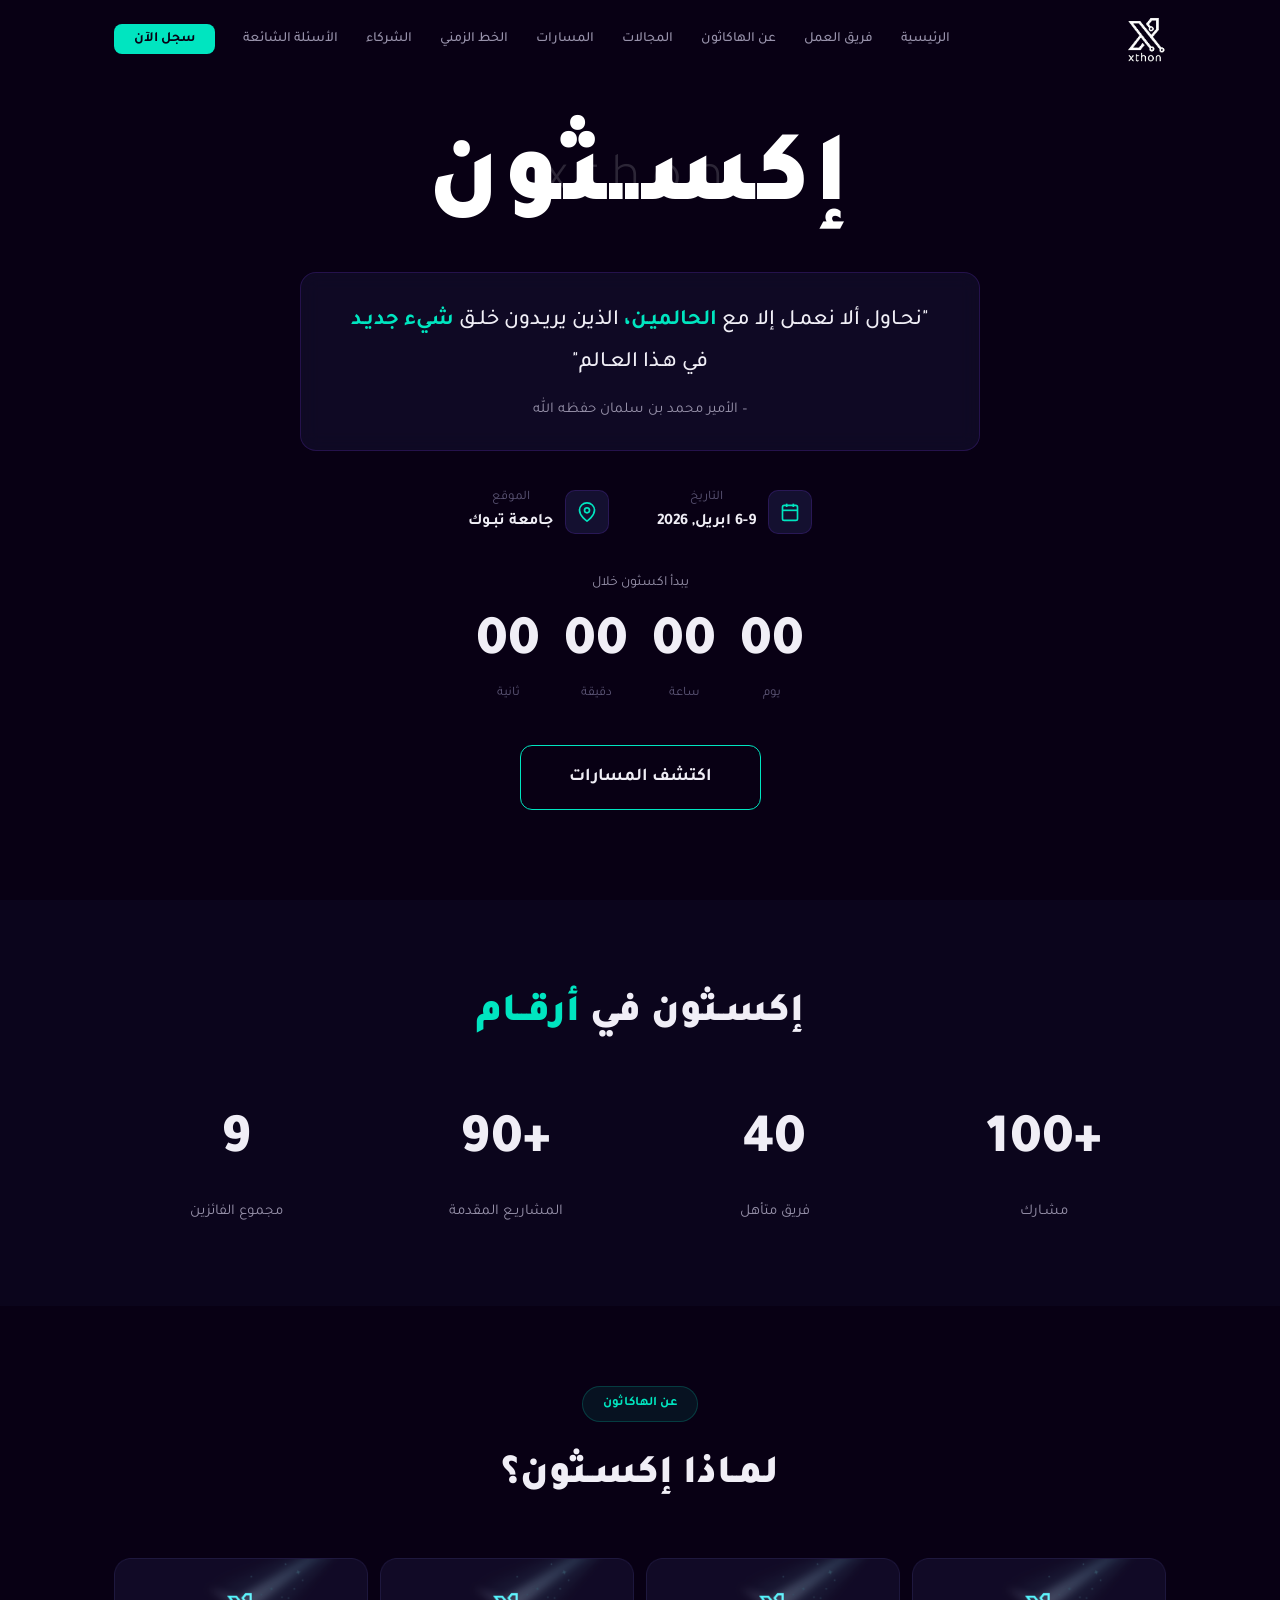
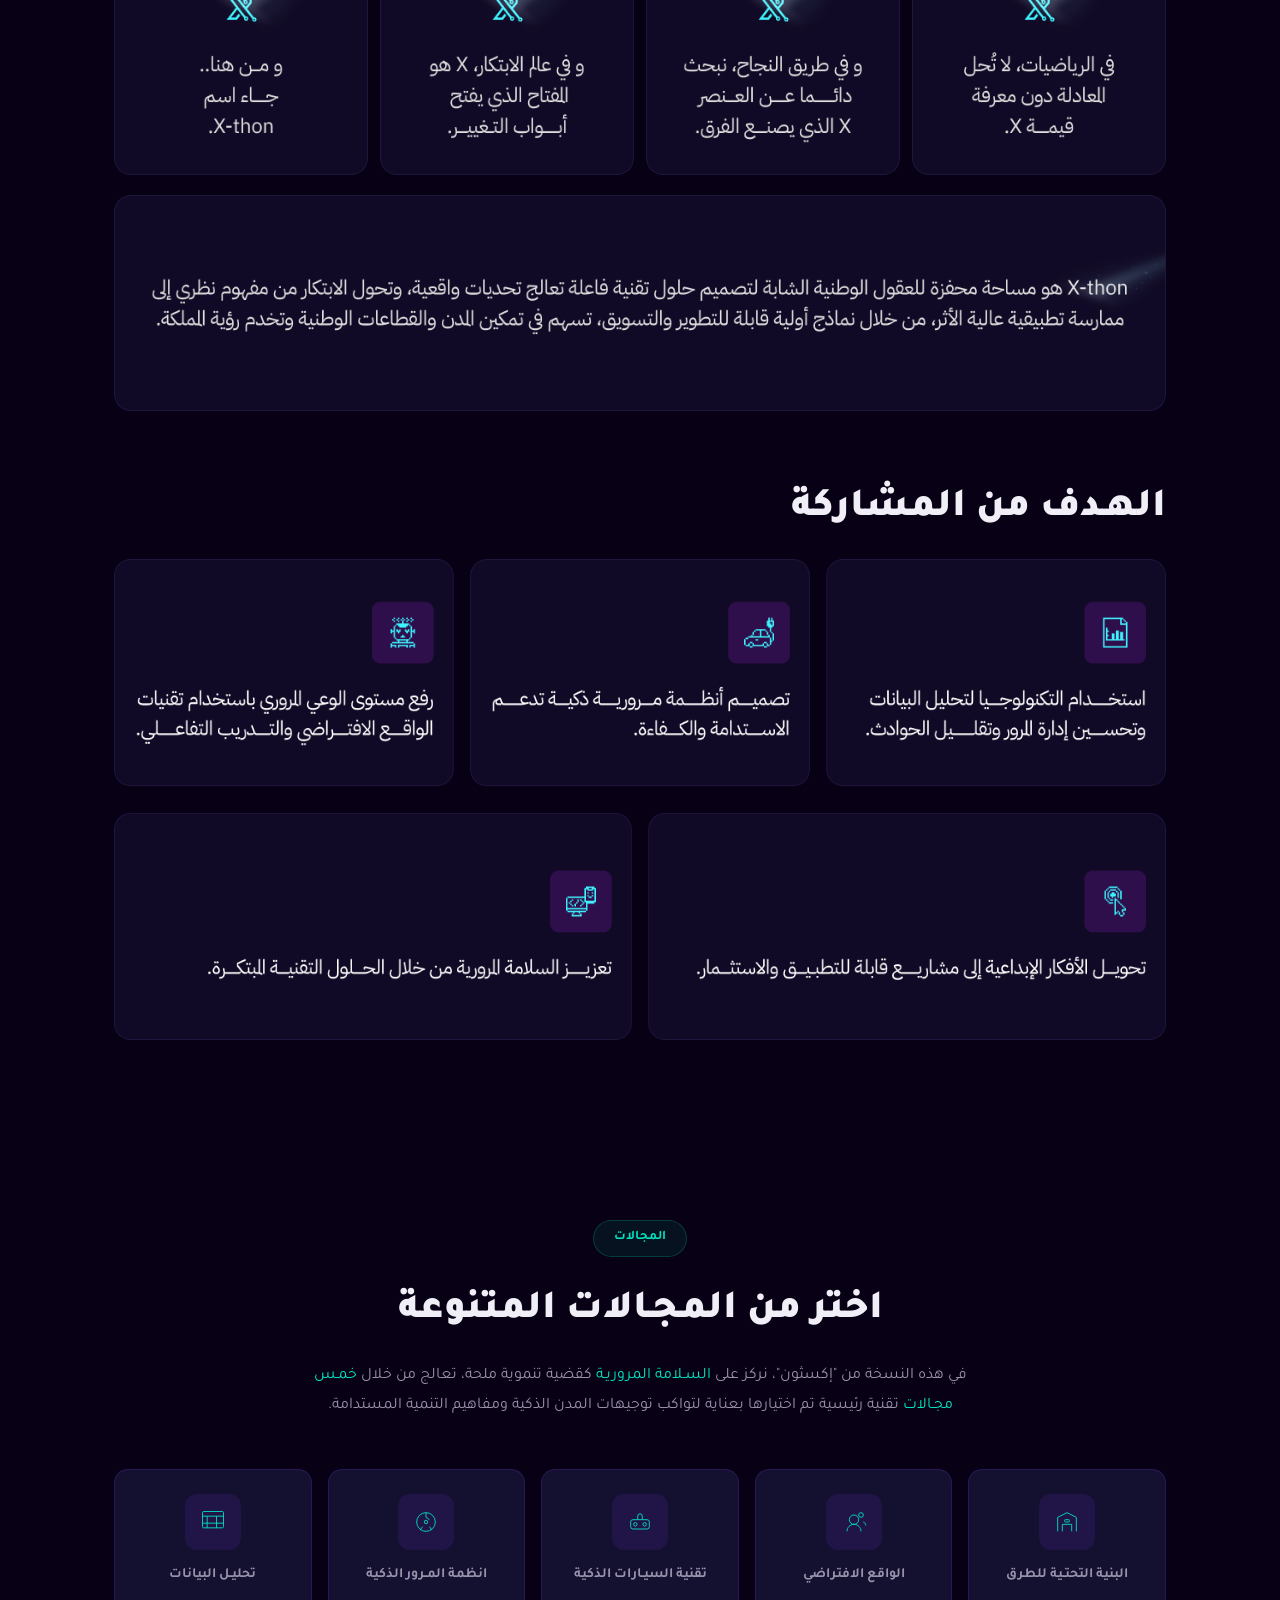
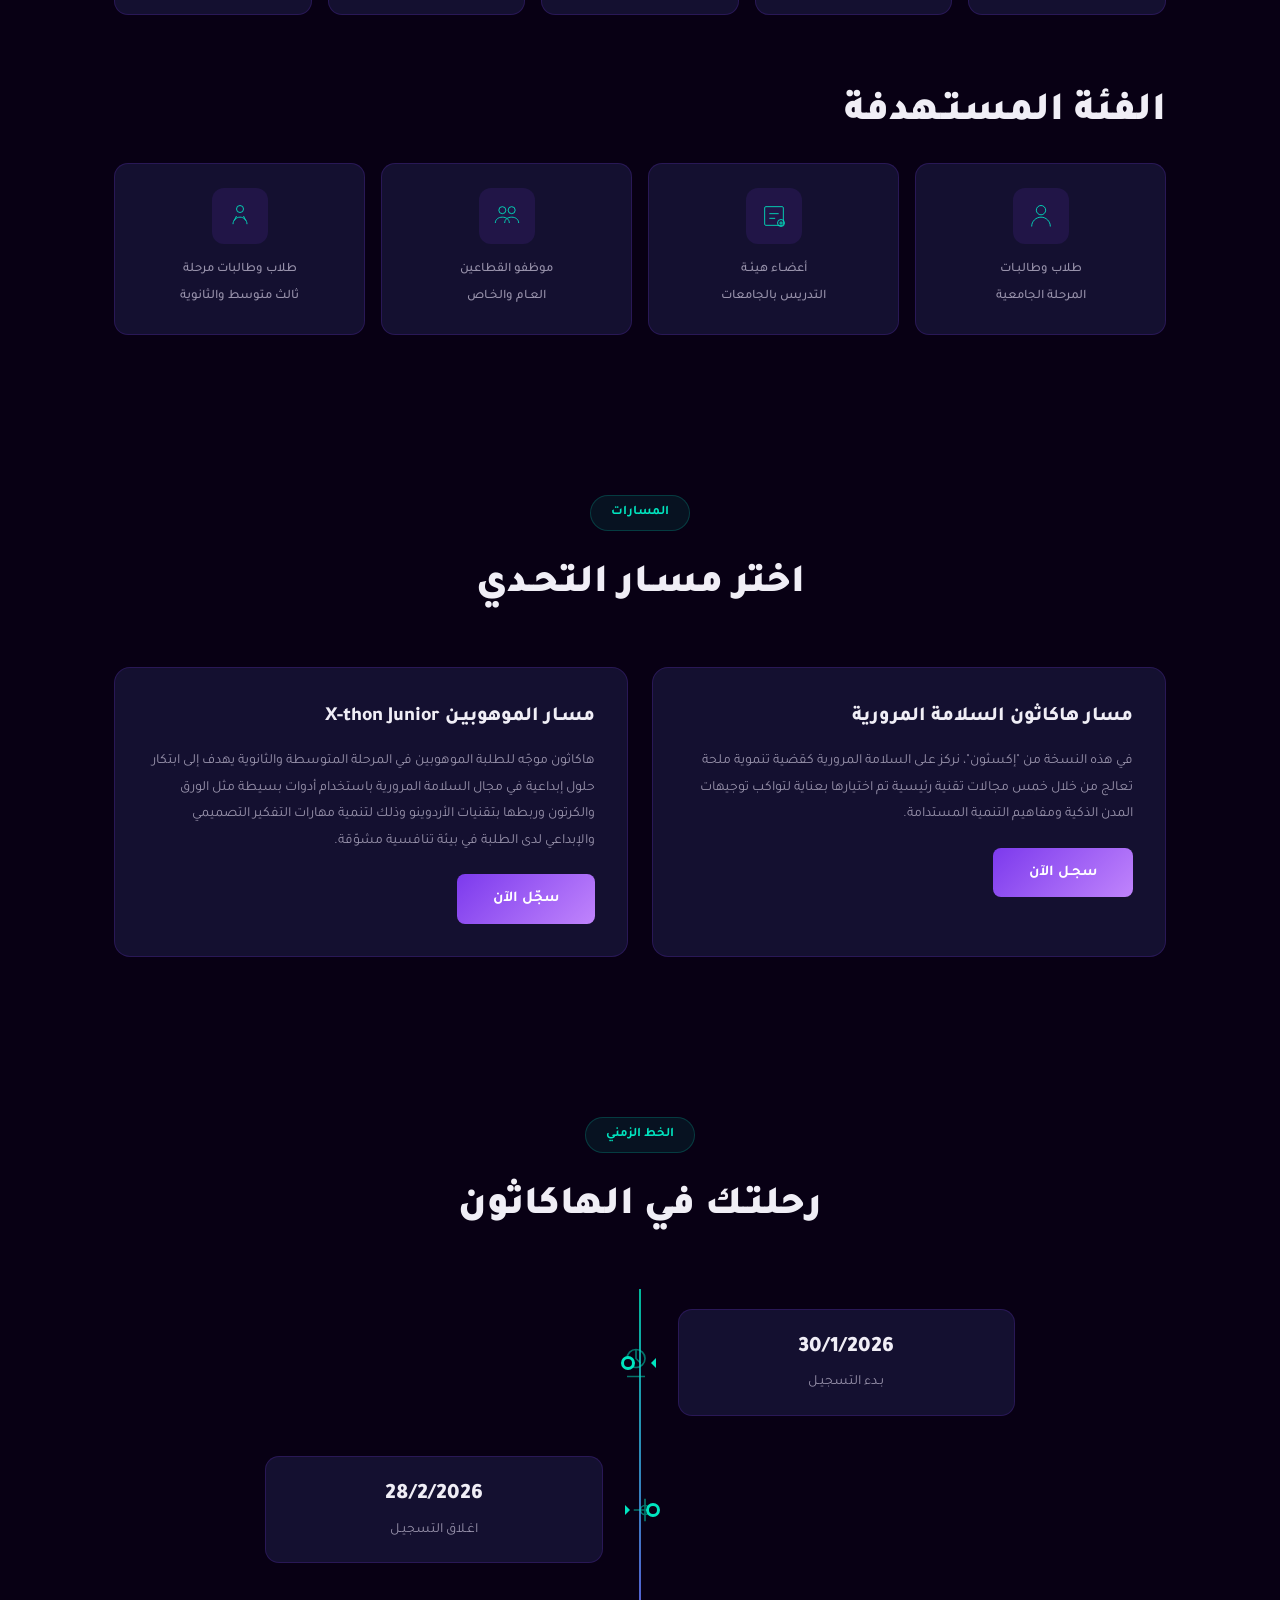
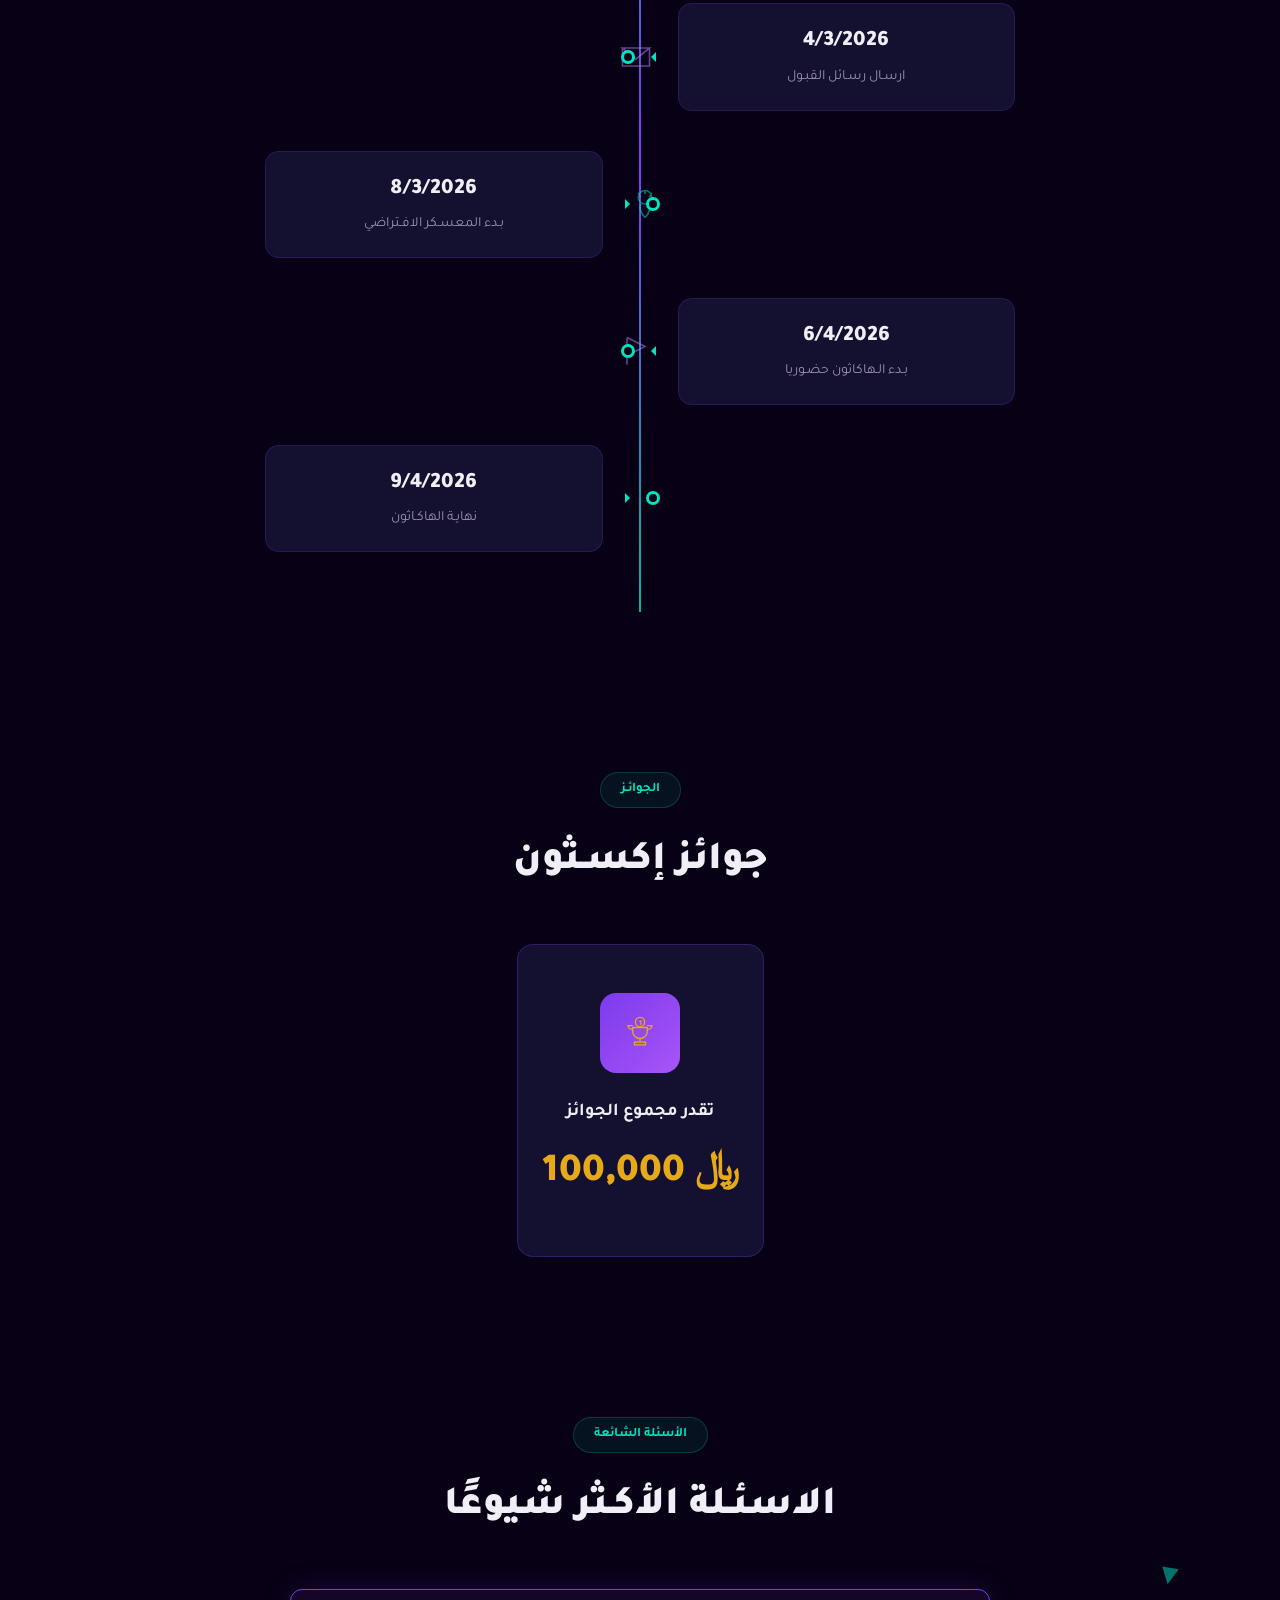
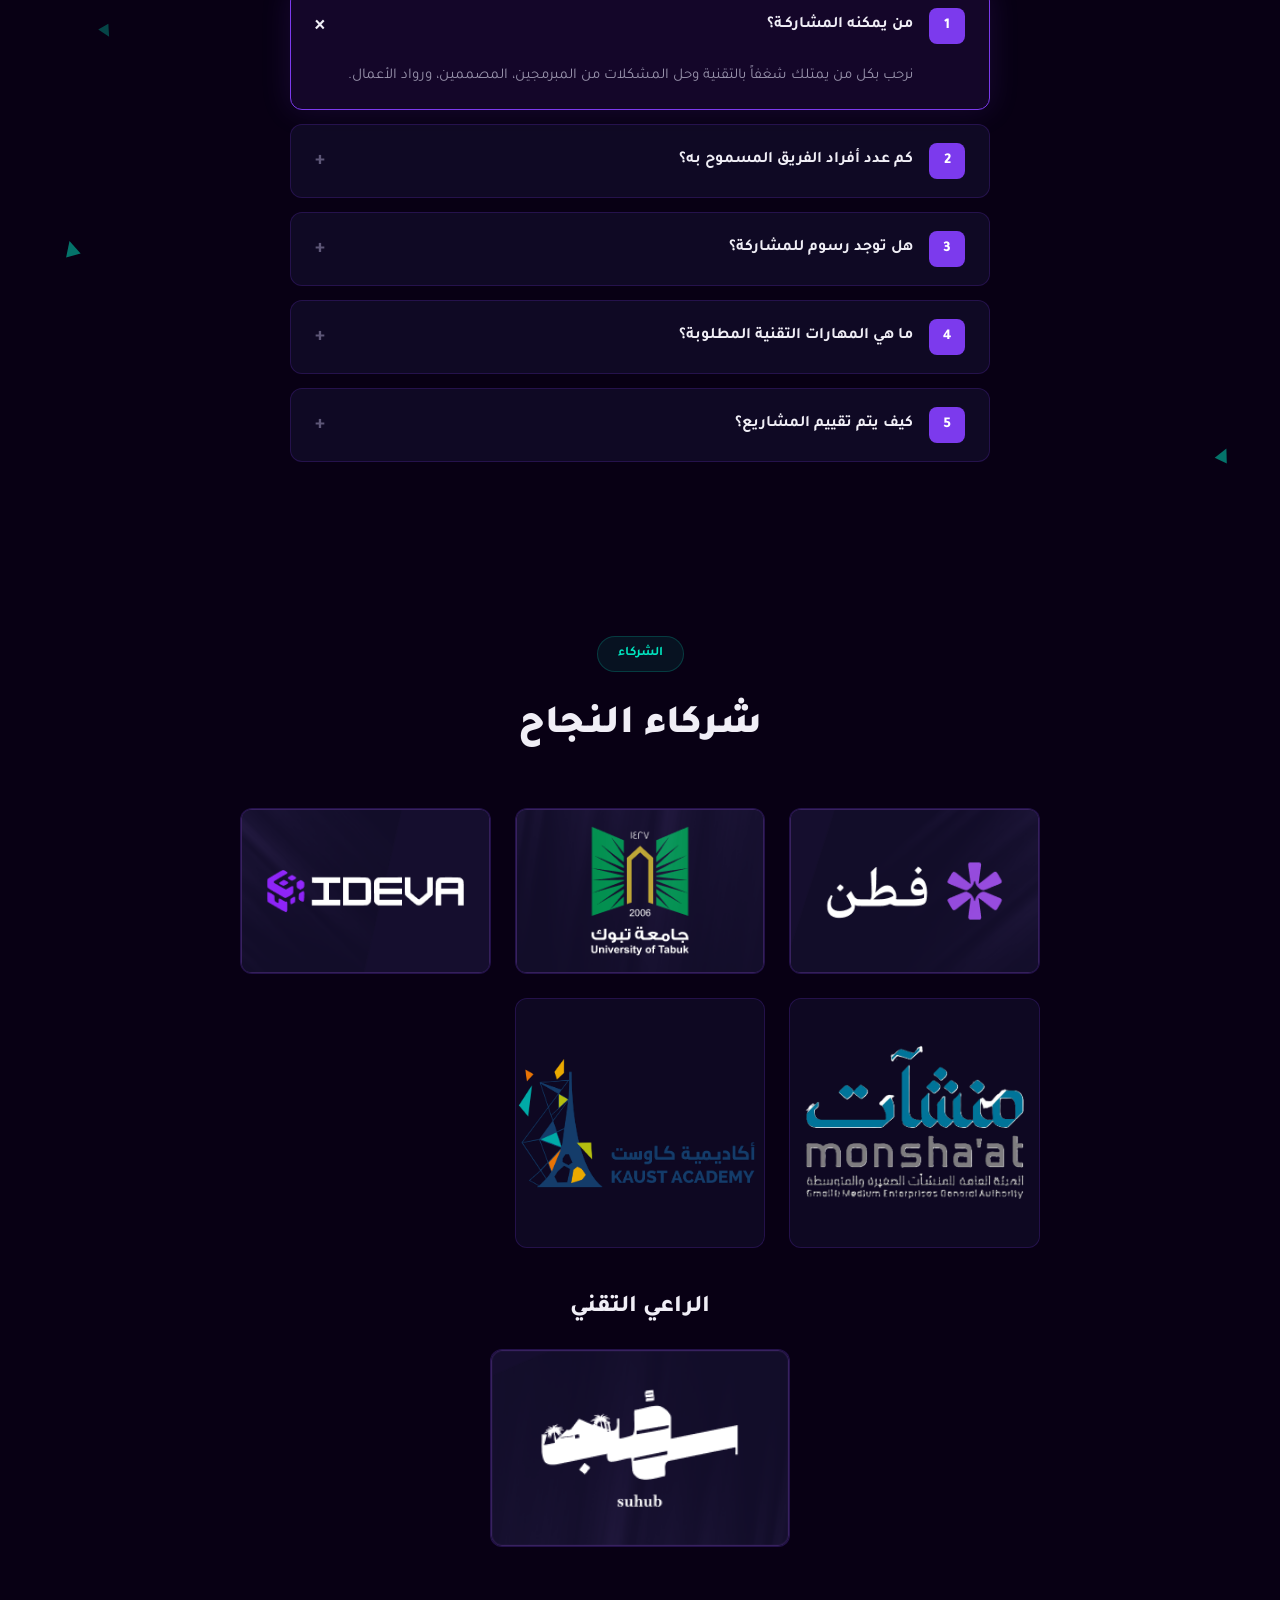
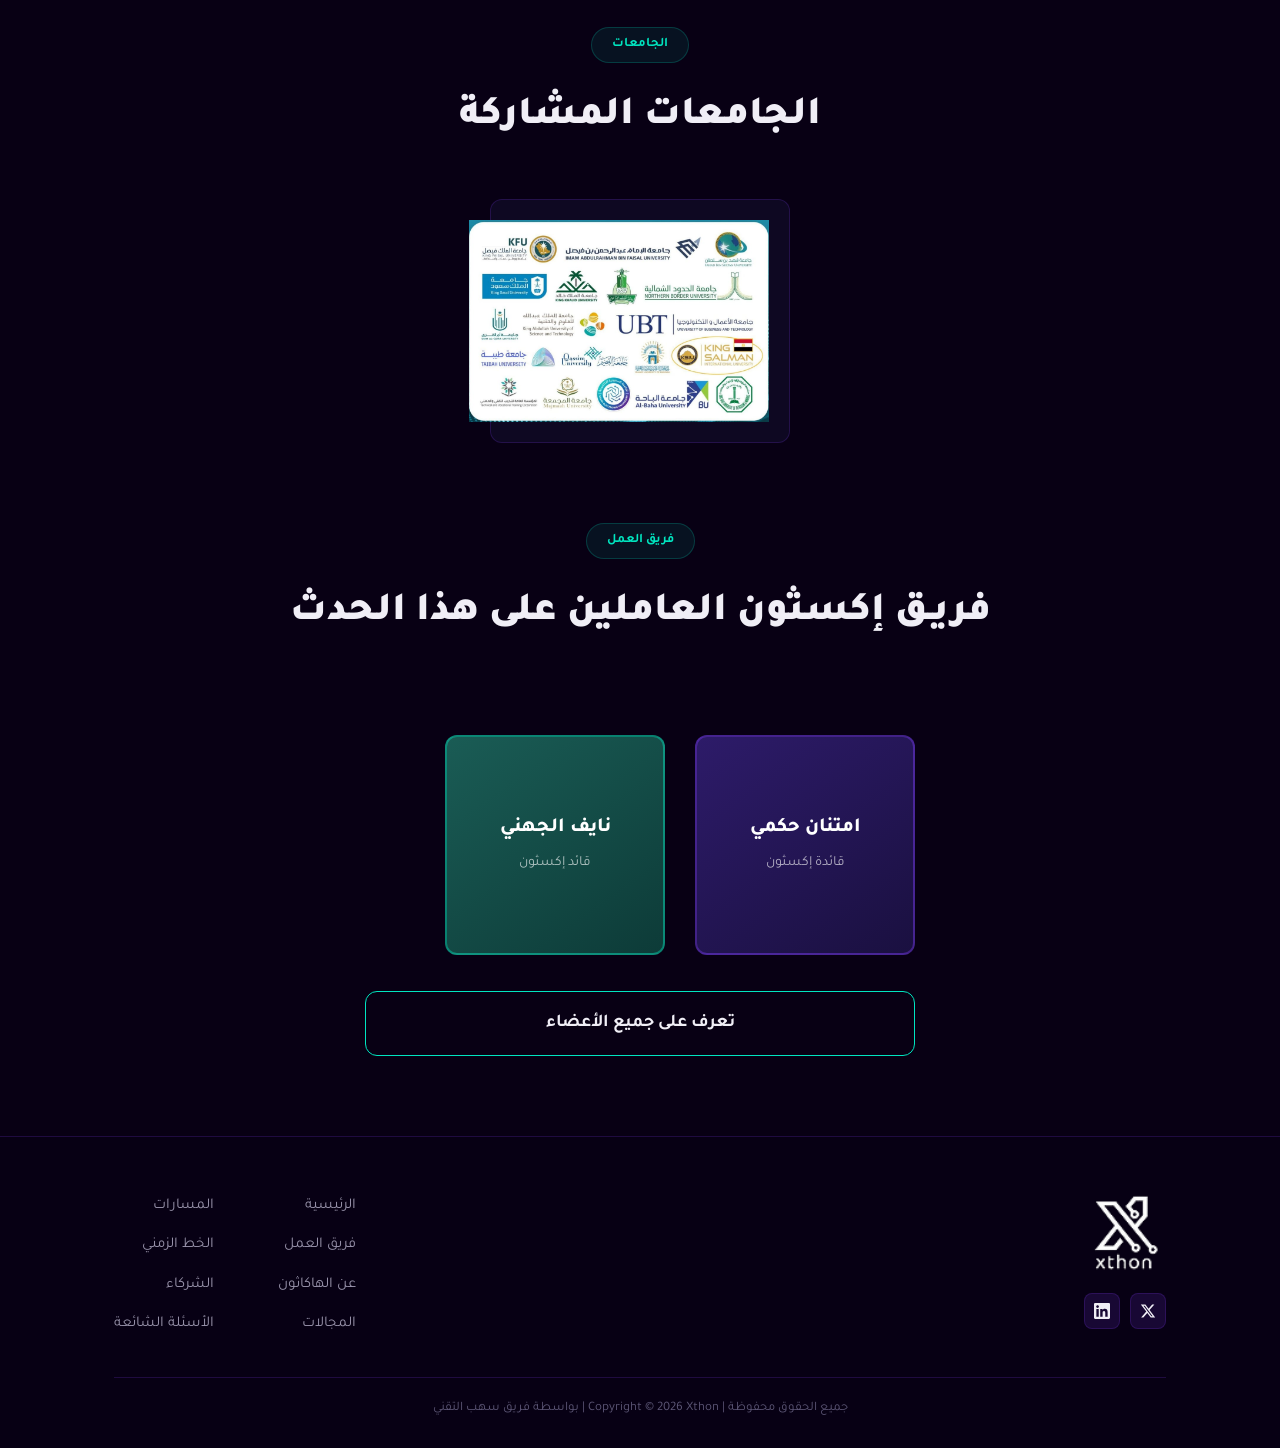
==== index.html @ 79cbcac7 "Add files via upload" ====
<!DOCTYPE html>
<html lang="ar" dir="rtl">
<head>
  <meta charset="utf-8">
  <meta name="viewport" content="width=device-width, initial-scale=1.0">
  <title>إكسثون - Xthon</title>
  <link href="style.css" rel="stylesheet" type="text/css" />
  <link rel="preconnect" href="https://fonts.googleapis.com">
  <link rel="preconnect" href="https://fonts.gstatic.com" crossorigin>
  <link href="https://fonts.googleapis.com/css2?family=Tajawal:wght@300;400;500;700;800;900&display=swap" rel="stylesheet">
</head>
<body>
  <div class="stars-bg" id="starsBg"></div>

  <nav class="navbar" id="navbar">
    <div class="container nav-container">
      <a href="index.html" class="nav-logo" aria-label="Xthon الرئيسية">
        <img src="Xthon.png" alt="Xthon" class="logo-img">
      </a>
      <ul class="nav-links" id="navLinks">
        <li><a href="#hero">الرئيسية</a></li>
        <li><a href="team.html">فريق العمل</a></li>
        <li><a href="#about">عن الهاكاثون</a></li>
        <li><a href="#domains">المجالات</a></li>
        <li><a href="#tracks">المسارات</a></li>
        <li><a href="#timeline">الخط الزمني</a></li>
        <li><a href="#partners">الشركاء</a></li>
        <li><a href="#faq">الأسئلة الشائعة</a></li>
        <li><a href="#tracks" class="nav-cta">سجل الآن</a></li>
      </ul>
      <button class="nav-toggle" id="navToggle" aria-label="القائمة">
        <span></span><span></span><span></span>
      </button>
    </div>
  </nav>

  <section class="hero" id="hero">
    <div class="container hero-content">
      <h1 class="hero-title">
        <span class="hero-title-ar">إكســثون</span>
        <span class="hero-title-en">Xthon</span>
      </h1>

      <div class="hero-quote">
        <p class="quote-text">"نحـاول ألا نعمـل إلا مع <span class="quote-highlight">الحالميـن،</span> الذين يريـدون خلـق <span class="quote-highlight">شيء جديـد</span> في هـذا العـالم"</p>
        <p class="quote-author">– الأمير محمد بن سلمان حفظه الله</p>
      </div>

      <div class="hero-info">
        <div class="info-item">
          <div class="info-icon">
            <svg viewBox="0 0 24 24" fill="none" stroke="currentColor" stroke-width="2"><rect x="3" y="4" width="18" height="18" rx="2" ry="2"></rect><line x1="16" y1="2" x2="16" y2="6"></line><line x1="8" y1="2" x2="8" y2="6"></line><line x1="3" y1="10" x2="21" y2="10"></line></svg>
          </div>
          <div>
            <div class="info-label">التاريخ</div>
            <div class="info-value">6-9 ابريل, 2026</div>
          </div>
        </div>
        <div class="info-item">
          <div class="info-icon">
            <svg viewBox="0 0 24 24" fill="none" stroke="currentColor" stroke-width="2"><path d="M21 10c0 7-9 13-9 13s-9-6-9-13a9 9 0 0 1 18 0z"></path><circle cx="12" cy="10" r="3"></circle></svg>
          </div>
          <div>
            <div class="info-label">الموقع</div>
            <div class="info-value">جامعة تبـوك</div>
          </div>
        </div>
      </div>

      <div class="hero-countdown-label">يبدأ اكسثون خلال </div>
      <div class="hero-countdown" id="countdown">
        <div class="countdown-item">
          <span class="countdown-value" id="seconds">00</span>
          <span class="countdown-label">ثانية</span>
        </div>
        <div class="countdown-item">
          <span class="countdown-value" id="minutes">30</span>
          <span class="countdown-label">دقيقة</span>
        </div>
        <div class="countdown-item">
          <span class="countdown-value" id="hours">07</span>
          <span class="countdown-label">ساعة</span>
        </div>
        <div class="countdown-item">
          <span class="countdown-value" id="days">10</span>
          <span class="countdown-label">يوم</span>
        </div>
      </div>

      <a href="#tracks" class="hero-cta">اكتشف المسارات</a>
    </div>
  </section>

  <section class="stats" id="stats">
    <div class="container">
      <h2 class="stats-title">إكسـثون في <span class="text-cyan">أرقــام</span></h2>
      <div class="stats-grid">
        <div class="stat-item">
          <span class="stat-value" data-target="100">+100</span>
          <span class="stat-label">مشـارك</span>
        </div>
        <div class="stat-item">
          <span class="stat-value">40</span>
          <span class="stat-label">فريق متأهل</span>
        </div>
        <div class="stat-item">
          <span class="stat-value">+90</span>
          <span class="stat-label">المشاريـع المقدمة</span>
        </div>
        <div class="stat-item">
          <span class="stat-value">9</span>
          <span class="stat-label">مجموع الفائزين</span>
        </div>
      </div>
    </div>
  </section>

  <section class="about" id="about">
    <div class="container">
      <div class="section-header">
        <span class="section-tag">عن الهاكاثون</span>
        <h2 class="section-title">لمـاذا إكسـثون؟</h2>
      </div>
      <img src="Frame 1116606633.png" alt="لماذا إكسثون - 4 بطاقات توضيحية" class="about-section-img">
      <img src="card.png" alt="وصف إكسثون" class="about-section-img about-desc-img">

      <h2 class="section-title section-title-mt">الهـدف من المشاركة</h2>
      <img src="Frame 1116606622.png" alt="الهدف من المشاركة - 5 بطاقات" class="about-section-img">
    </div>
  </section>

  <section class="domains" id="domains">
    <div class="container">
      <div class="section-header">
        <span class="section-tag">المجالات</span>
        <h2 class="section-title">اختر من المجـالات المتنوعة</h2>
        <p class="section-desc">في هذه النسخة من "إكسثون"، نركز على <span class="text-cyan">السـلامة المروريـة</span> كقضية تنموية ملحة، تعالج من خلال <span class="text-cyan">خمـس مجـالات</span> تقنية رئيسية تم اختيارها بعناية لتواكب توجيهات المدن الذكية ومفاهيم التنمية المستدامة.</p>
      </div>

      <div class="domains-grid">
        <div class="domain-card">
          <div class="domain-icon">
            <svg viewBox="0 0 48 48" fill="none" stroke="currentColor" stroke-width="1.5"><path d="M8 40V16l16-8 16 8v24"/><path d="M16 40V28h16v12"/><rect x="20" y="20" width="8" height="4" rx="1"/></svg>
          </div>
          <span>البنية التحتـية للطرق</span>
        </div>
        <div class="domain-card">
          <div class="domain-icon">
            <svg viewBox="0 0 48 48" fill="none" stroke="currentColor" stroke-width="1.5"><circle cx="24" cy="20" r="8"/><path d="M12 40c0-6.627 5.373-12 12-12s12 5.373 12 12"/><circle cx="36" cy="12" r="4"/><path d="M40 24c3 1 4 3 4 6"/></svg>
          </div>
          <span>الواقع الافتراضي</span>
        </div>
        <div class="domain-card">
          <div class="domain-icon">
            <svg viewBox="0 0 48 48" fill="none" stroke="currentColor" stroke-width="1.5"><rect x="8" y="20" width="32" height="16" rx="4"/><circle cx="16" cy="28" r="3"/><circle cx="32" cy="28" r="3"/><path d="M20 20V14a4 4 0 0 1 8 0v6"/></svg>
          </div>
          <span>تقنية السيـارات الذكية</span>
        </div>
        <div class="domain-card">
          <div class="domain-icon">
            <svg viewBox="0 0 48 48" fill="none" stroke="currentColor" stroke-width="1.5"><circle cx="24" cy="24" r="16"/><path d="M24 8v8l6 4"/><circle cx="24" cy="24" r="3"/><path d="M14 38l4-6m16 6l-4-6"/></svg>
          </div>
          <span>انظمة المـرور الذكية</span>
        </div>
        <div class="domain-card">
          <div class="domain-icon">
            <svg viewBox="0 0 48 48" fill="none" stroke="currentColor" stroke-width="1.5"><rect x="6" y="6" width="36" height="28" rx="2"/><path d="M6 14h36M14 14v20M30 14v20"/><path d="M6 26h36"/></svg>
          </div>
          <span>تحليـل البيانات</span>
        </div>
      </div>

      <h2 class="section-title section-title-mt">الفئة المستـهدفة</h2>
      <div class="audience-grid">
        <div class="audience-card">
          <div class="audience-icon">
            <svg viewBox="0 0 48 48" fill="none" stroke="currentColor" stroke-width="1.5"><circle cx="24" cy="14" r="8"/><path d="M8 42c0-8.837 7.163-16 16-16s16 7.163 16 16"/></svg>
          </div>
          <span>طلاب وطالبـات<br>المرحلة الجامعية</span>
        </div>
        <div class="audience-card">
          <div class="audience-icon">
            <svg viewBox="0 0 48 48" fill="none" stroke="currentColor" stroke-width="1.5"><rect x="8" y="8" width="32" height="32" rx="2"/><path d="M16 20h16M16 28h10"/><circle cx="36" cy="36" r="6"/><path d="M36 33v6M33 36h6"/></svg>
          </div>
          <span>أعضـاء هيئـة<br>التدريس بالجامعات</span>
        </div>
        <div class="audience-card">
          <div class="audience-icon">
            <svg viewBox="0 0 48 48" fill="none" stroke="currentColor" stroke-width="1.5"><circle cx="16" cy="14" r="6"/><circle cx="32" cy="14" r="6"/><path d="M4 36c0-6 5-10 12-10s12 4 12 10M20 36c0-6 5-10 12-10s12 4 12 10"/></svg>
          </div>
          <span>موظفو القطاعين<br>العـام والخـاص</span>
        </div>
        <div class="audience-card">
          <div class="audience-icon">
            <svg viewBox="0 0 48 48" fill="none" stroke="currentColor" stroke-width="1.5"><circle cx="24" cy="12" r="6"/><path d="M12 38c0-6.627 5.373-12 12-12s12 5.373 12 12"/><path d="M18 24l-4 8M30 24l4 8"/></svg>
          </div>
          <span>طلاب وطالبات مرحلة<br>ثالث متوسط والثانوية</span>
        </div>
      </div>
    </div>
  </section>

  <section class="tracks" id="tracks">
    <div class="container">
      <div class="section-header">
        <span class="section-tag">المسارات</span>
        <h2 class="section-title">اختر مسـار التحـدي</h2>
      </div>
      <div class="tracks-grid">
        <div class="track-card">
          <h3>مسار هاكاثون السلامة المرورية</h3>
          <p>في هذه النسخة من "إكسثون"، نركز على السلامة المرورية كقضية تنموية ملحة تعالج من خلال خمس مجالات تقنية رئيسية تم اختيارها بعناية لتواكب توجيهات المدن الذكية ومفاهيم التنمية المستدامة.</p>
          <a href="https://form.jotform.com/staf802/Xthon2" class="track-btn">سجـل الآن</a>
        </div>
        <div class="track-card">
          <h3>مسـار الموهوبيـن X-thon Junior</h3>
          <p>هاكاثون موجّه للطلبة الموهوبين في المرحلة المتوسطة والثانوية يهدف إلى ابتكار حلول إبداعية في مجال السلامة المرورية باستخدام أدوات بسيطة مثل الورق والكرتون وربطها بتقنيات الأردوينو وذلك لتنمية مهارات التفكير التصميمي والإبداعي لدى الطلبة في بيئة تنافسية مشوّقة.</p>
          <a href="https://form.jotform.com/253501452795055" class="track-btn">سجّل الآن</a>
        </div>
      </div>
    </div>
  </section>

  <section class="timeline" id="timeline">
    <div class="container">
      <div class="section-header">
        <span class="section-tag">الخط الزمني</span>
        <h2 class="section-title">رحلتـك في الهاكاثون</h2>
      </div>
      <div class="timeline-wrapper">
        <div class="timeline-line"></div>

        <div class="timeline-item timeline-right" data-animate>
          <div class="timeline-dot"></div>
          <div class="timeline-arrow arrow-left">
            <svg viewBox="0 0 24 24" fill="currentColor"><path d="M14 7l-5 5 5 5V7z"/></svg>
          </div>
          <div class="timeline-content">
            <div class="timeline-date">30/1/2026</div>
            <div class="timeline-text">بـدء التسجيـل</div>
          </div>
          <div class="timeline-deco timeline-deco-left">
            <svg viewBox="0 0 32 32" fill="none" stroke="var(--cyan)" stroke-width="1.5" opacity="0.5"><path d="M16 4v8l4 4M8 28h16"/><circle cx="16" cy="12" r="8"/></svg>
          </div>
        </div>

        <div class="timeline-item timeline-left" data-animate>
          <div class="timeline-dot"></div>
          <div class="timeline-arrow arrow-right">
            <svg viewBox="0 0 24 24" fill="currentColor"><path d="M10 17l5-5-5-5v10z"/></svg>
          </div>
          <div class="timeline-content">
            <div class="timeline-date">28/2/2026</div>
            <div class="timeline-text">اغـلاق التسجيـل</div>
          </div>
          <div class="timeline-deco timeline-deco-right">
            <svg viewBox="0 0 32 32" fill="none" stroke="var(--cyan)" stroke-width="1.5" opacity="0.5"><path d="M6 16h20M16 6v20"/><circle cx="16" cy="16" r="4"/></svg>
          </div>
        </div>

        <div class="timeline-item timeline-right" data-animate>
          <div class="timeline-dot"></div>
          <div class="timeline-arrow arrow-left">
            <svg viewBox="0 0 24 24" fill="currentColor"><path d="M14 7l-5 5 5 5V7z"/></svg>
          </div>
          <div class="timeline-content">
            <div class="timeline-date">4/3/2026</div>
            <div class="timeline-text">ارسـال رسـائل القبـول</div>
          </div>
          <div class="timeline-deco timeline-deco-left">
            <svg viewBox="0 0 32 32" fill="none" stroke="var(--purple-bright)" stroke-width="1.5" opacity="0.5"><path d="M4 8h24l-12 10z"/><path d="M4 8v16h24V8"/></svg>
          </div>
        </div>

        <div class="timeline-item timeline-left" data-animate>
          <div class="timeline-dot"></div>
          <div class="timeline-arrow arrow-right">
            <svg viewBox="0 0 24 24" fill="currentColor"><path d="M10 17l5-5-5-5v10z"/></svg>
          </div>
          <div class="timeline-content">
            <div class="timeline-date">8/3/2026</div>
            <div class="timeline-text">بـدء المعسـكر الافـتراضي</div>
          </div>
          <div class="timeline-deco timeline-deco-right">
            <svg viewBox="0 0 32 32" fill="none" stroke="var(--cyan)" stroke-width="1.5" opacity="0.5"><circle cx="16" cy="10" r="6"/><path d="M12 16c-1 4 0 8 4 12M20 16c1 4 0 8-4 12"/><path d="M10 6l2 4M22 6l-2 4M16 4v3"/></svg>
          </div>
        </div>

        <div class="timeline-item timeline-right" data-animate>
          <div class="timeline-dot"></div>
          <div class="timeline-arrow arrow-left">
            <svg viewBox="0 0 24 24" fill="currentColor"><path d="M14 7l-5 5 5 5V7z"/></svg>
          </div>
          <div class="timeline-content">
            <div class="timeline-date">6/4/2026</div>
            <div class="timeline-text">بـدء الـهاكاثون حضـوريا</div>
          </div>
          <div class="timeline-deco timeline-deco-left">
            <svg viewBox="0 0 32 32" fill="none" stroke="var(--purple-bright)" stroke-width="1.5" opacity="0.5"><path d="M8 4v24M8 4l16 8-16 8"/></svg>
          </div>
        </div>

        <div class="timeline-item timeline-left" data-animate>
          <div class="timeline-dot"></div>
          <div class="timeline-arrow arrow-right">
            <svg viewBox="0 0 24 24" fill="currentColor"><path d="M10 17l5-5-5-5v10z"/></svg>
          </div>
          <div class="timeline-content">
            <div class="timeline-date">9/4/2026</div>
            <div class="timeline-text">نهايـة الهاكـاثون</div>
          </div>
        </div>
      </div>
    </div>
  </section>

  <section class="prizes" id="prizes">
  <div class="container">
    <div class="section-header">
      <span class="section-tag">الجوائـز</span>
      <h2 class="section-title">جوائز إكسـثون</h2>
    </div>

    <div class="prizes-grid">

      <!-- المركز الأول فقط -->
      <div class="prize-card prize-card-first">
        <div class="prize-icon prize-gold">
          <svg viewBox="0 0 48 48" fill="none">
            <path d="M16 18h16v4c0 4-3.5 8-8 8s-8-4-8-8v-4z" stroke="#e5a91a" stroke-width="1.5" fill="none"/>
            <path d="M16 20c-3 0-5-2-5-4h5M32 20c3 0 5-2 5-4h-5" stroke="#e5a91a" stroke-width="1.5" fill="none"/>
            <line x1="24" y1="30" x2="24" y2="34" stroke="#e5a91a" stroke-width="1.5"/>
            <path d="M18 34h12v3H18z" stroke="#e5a91a" stroke-width="1.5" fill="none"/>
            <circle cx="24" cy="12" r="5" stroke="#e5a91a" stroke-width="1.5" fill="none"/>
            <text x="24" y="15" text-anchor="middle" fill="#e5a91a" font-size="8" font-weight="900">1</text>
          </svg>
        </div>

        <h3>تقدر مجموع الجوائز </h3>
        <div class="prize-amount prize-amount-gold">﷼ 100,000</div>
      </div>

    </div>
  </div>
</section>

  <section class="faq" id="faq">
    <div class="container">
      <div class="section-header">
        <span class="section-tag">الأسئلة الشائعة</span>
        <h2 class="section-title">الاسئـلة الأكـثر شيوعًا</h2>
      </div>
      <div class="faq-list">
        <div class="faq-item active">
          <button class="faq-question" aria-expanded="true">
            <span class="faq-num">1</span>
            <span>من يمكنه المشاركـة؟</span>
            <span class="faq-toggle">×</span>
          </button>
          <div class="faq-answer">
            <p>نرحب بكل من يمتلك شغفاً بالتقنية وحل المشكلات من المبرمجين، المصممين، ورواد الأعمال.</p>
          </div>
        </div>
        <div class="faq-item">
          <button class="faq-question" aria-expanded="false">
            <span class="faq-num">2</span>
            <span>كم عدد أفراد الفريق المسموح به؟</span>
            <span class="faq-toggle">+</span>
          </button>
          <div class="faq-answer">
            <p>يتكون الفريق من 3 إلى 5 أعضاء. يمكنك التسجيل بشكل فردي وسنساعدك في إيجاد فريق مناسب.</p>
          </div>
        </div>
        <div class="faq-item">
          <button class="faq-question" aria-expanded="false">
            <span class="faq-num">3</span>
            <span>هل توجد رسوم للمشاركة؟</span>
            <span class="faq-toggle">+</span>
          </button>
          <div class="faq-answer">
            <p>لا، المشاركة مجانية بالكامل. نوفر أيضاً الوجبات والمشروبات والإنترنت طوال فترة المسابقة.</p>
          </div>
        </div>
        <div class="faq-item">
          <button class="faq-question" aria-expanded="false">
            <span class="faq-num">4</span>
            <span>ما هي المهارات التقنية المطلوبة؟</span>
            <span class="faq-toggle">+</span>
          </button>
          <div class="faq-answer">
            <p>نرحب بجميع المستويات. المهم هو الشغف والرغبة في التعلم والابتكار.</p>
          </div>
        </div>
        <div class="faq-item">
          <button class="faq-question" aria-expanded="false">
            <span class="faq-num">5</span>
            <span>كيف يتم تقييم المشاريع؟</span>
            <span class="faq-toggle">+</span>
          </button>
          <div class="faq-answer">
            <p>يتم تقييم المشاريع بناءً على الابتكار، الجودة التقنية، التأثير والفائدة، وجودة العرض التقديمي.</p>
          </div>
        </div>
      </div>
      <div class="faq-decoration faq-deco-1">
        <svg viewBox="0 0 24 24" fill="currentColor"><polygon points="12,2 22,22 2,22"/></svg>
      </div>
      <div class="faq-decoration faq-deco-2">
        <svg viewBox="0 0 24 24" fill="currentColor"><polygon points="12,22 2,2 22,2"/></svg>
      </div>
      <div class="faq-decoration faq-deco-3">
        <svg viewBox="0 0 24 24" fill="currentColor"><polygon points="12,2 22,22 2,22"/></svg>
      </div>
      <div class="faq-decoration faq-deco-4">
        <svg viewBox="0 0 24 24" fill="currentColor"><polygon points="12,22 2,2 22,2"/></svg>
      </div>
    </div>
  </section>

  <section class="partners" id="partners">
    <div class="container">
      <div class="section-header">
        <span class="section-tag">الشركاء</span>
        <h2 class="section-title">شركاء النجاح</h2>
      </div>
      <div class="partners-grid">
        <div class="partner-card">
          <div class="partner-logo">
            <img src="شركاء النجاح.png" alt="فطن">
          </div>
        </div>
        <div class="partner-card">
          <div class="partner-logo">
            <img src="شركاء النجاح (1).png" alt="جامعة تبوك">
          </div>
        </div>
        <div class="partner-card">
          <div class="partner-logo">
            <img src="شركاء النجاح (2).png" alt="IDEVA">
          </div>
        </div>
        <div class="partner-card">
          <div class="partner-logo">
            <img src="منشأت.png" alt="IDEVA">
          </div>
        </div>
        <div class="partner-card">
          <div class="partner-logo">
            <img src="KA LOGO.png" alt="IDEVA">
          </div>
        </div>
      </div>
      <h3 class="partners-subtitle">الراعي التقني</h3>
      <div class="partners-grid partners-grid-single">
        <div class="partner-card partner-card-tech">
          <div class="partner-logo">
            <img src="شركاء النجاح (3).png" alt="سحب - suhub">
          </div>
        </div>
      </div>
    </div>
  </section>
<section class="universities" id="universities">
  <div class="container">
    <div class="section-header">
      <span class="section-tag">الجامعات</span>
      <h2 class="section-title">الجامعات المشاركة</h2>
    </div>

    <div class="universities-grid">
      <div class="university-card">
        <img src="الجامعات.jpeg" alt="جامعة مشاركة">
      </div>
    </div>

  </div>
</section>
  <section class="team" id="team"> <div class="container"> <div class="section-header"> <span class="section-tag">فريق العمل</span> <h2 class="section-title">فريـق إكسثون العاملين على هذا الحدث</h2> </div> 
    <div class="team-grid"> 
       <div class="leaders-row">

  <!-- قائدة إكسثون -->
  <div class="card-flip" tabindex="0" role="button">
    <div class="card-front card-purple">
      <h3>امتنان حكمي</h3>
      <p>قائدة إكسثون</p>
    </div>

    <div class="card-back card-purple-back member-card">

      <div class="member-photo">
        <img src="امتنان حكمي.png" alt="امتنان حكمي">
      </div>

      <h3 class="member-name">امتنان حكمي</h3>

      <p class="member-role">قائدة إكسثون</p>

      <a href="https://www.linkedin.com/in/emtenan-abdullah-ba430b363?utm_source=share_via&utm_content=profile&utm_medium=member_ios"
         class="member-linkedin"
         target="_blank"
         aria-label="LinkedIn">
        <svg viewBox="0 0 24 24">
          <path d="M20.447 20.452h-3.554v-5.569c0-1.328-.027-3.037-1.852-3.037-1.853 0-2.136 1.445-2.136 2.939v5.667H9.351V9h3.414v1.561h.046c.477-.9 1.637-1.85 3.37-1.85 3.601 0 4.267 2.37 4.267 5.455v6.286zM5.337 7.433c-1.144 0-2.063-.926-2.063-2.065 0-1.138.92-2.063 2.063-2.063 1.14 0 2.064.925 2.064 2.063 0 1.139-.925 2.065-2.064 2.065zm1.782 13.019H3.555V9h3.564v11.452zM22.225 0H1.771C.792 0 0 .774 0 1.729v20.542C0 23.227.792 24 1.771 24h20.451C23.2 24 24 23.227 24 22.271V1.729C24 .774 23.2 0 22.222 0h.003z"/>
        </svg>
      </a>

    </div>
  </div>

  <!-- قائد إكسثون -->
  <div class="card-flip" tabindex="0" role="button">
    <div class="card-front card-teal">
      <h3>نايف الجهني</h3>
      <p>قائد إكسثون</p>
    </div>

    <div class="card-back card-teal-back member-card">

      <div class="member-photo">
        <img src="نايف الجهني.png" alt="نايف الجهني">
      </div>

      <h3 class="member-name">نايف الجهني</h3>

      <p class="member-role">قائد إكسثون</p>

      <a href="https://www.linkedin.com/in/nayefaljhani/"
         class="member-linkedin"
         target="_blank"
         aria-label="LinkedIn">
        <svg viewBox="0 0 24 24">
          <path d="M20.447 20.452h-3.554v-5.569c0-1.328-.027-3.037-1.852-3.037-1.853 0-2.136 1.445-2.136 2.939v5.667H9.351V9h3.414v1.561h.046c.477-.9 1.637-1.85 3.37-1.85 3.601 0 4.267 2.37 4.267 5.455v6.286zM5.337 7.433c-1.144 0-2.063-.926-2.063-2.065 0-1.138.92-2.063 2.063-2.063 1.14 0 2.064.925 2.064 2.063 0 1.139-.925 2.065-2.064 2.065zm1.782 13.019H3.555V9h3.564v11.452zM22.225 0H1.771C.792 0 0 .774 0 1.729v20.542C0 23.227.792 24 1.771 24h20.451C23.2 24 24 23.227 24 22.271V1.729C24 .774 23.2 0 22.222 0h.003z"/>
        </svg>
      </a>

    </div>
  </div>
</div>
  </div> <!-- ✅ نهاية leaders-row -->
</div>   <!-- ✅ نهاية comm-section cyan-border -->
         <a href="team.html" class="team-cta">تعرف على جميع الأعضاء</a> </div> </section>
  <footer class="footer" id="footer">
    <div class="container">
      <div class="footer-top">
        <div class="footer-brand">
          <img src="Xthon.png" alt="Xthon" class="footer-logo-img">
          <div class="footer-social">
            <a href="javascript:void(0)" aria-label="X (تويتر)">
              <svg viewBox="0 0 24 24" fill="currentColor" width="16" height="16"><path d="M18.244 2.25h3.308l-7.227 8.26 8.502 11.24H16.17l-5.214-6.817L4.99 21.75H1.68l7.73-8.835L1.254 2.25H8.08l4.713 6.231zm-1.161 17.52h1.833L7.084 4.126H5.117z"/></svg>
            </a>
            <a href="javascript:void(0)" aria-label="LinkedIn">
              <svg viewBox="0 0 24 24" fill="currentColor" width="16" height="16"><path d="M20.447 20.452h-3.554v-5.569c0-1.328-.027-3.037-1.852-3.037-1.853 0-2.136 1.445-2.136 2.939v5.667H9.351V9h3.414v1.561h.046c.477-.9 1.637-1.85 3.37-1.85 3.601 0 4.267 2.37 4.267 5.455v6.286zM5.337 7.433c-1.144 0-2.063-.926-2.063-2.065 0-1.138.92-2.063 2.063-2.063 1.14 0 2.064.925 2.064 2.063 0 1.139-.925 2.065-2.064 2.065zm1.782 13.019H3.555V9h3.564v11.452zM22.225 0H1.771C.792 0 0 .774 0 1.729v20.542C0 23.227.792 24 1.771 24h20.451C23.2 24 24 23.227 24 22.271V1.729C24 .774 23.2 0 22.222 0h.003z"/></svg>
            </a>
          </div>
        </div>
        <div class="footer-nav">
          <div class="footer-col">
            <a href="#hero">الرئيسية</a>
            <a href="#team">فريق العمل</a>
            <a href="#about">عن الهاكاثون</a>
            <a href="#domains">المجالات</a>
          </div>
          <div class="footer-col">
            <a href="#tracks">المسارات</a>
            <a href="#timeline">الخط الزمني</a>
            <a href="#partners">الشركاء</a>
            <a href="#faq">الأسئلة الشائعة</a>
          </div>
        </div>
      </div>
      <div class="footer-bottom">
        <p>جميع الحقوق محفوظة | Copyright &copy; 2026 Xthon | بواسطة فريق سهب التقني</p>
      </div>
    </div>
  </footer>

  <script src="script.js"></script>
</body>
</html>
---- style.css ----
*,
*::before,
*::after {
  margin: 0;
  padding: 0;
  box-sizing: border-box;
}

:root {
  --bg-primary: #080014;
  --bg-secondary: #0d0820;
  --bg-card: #141030;
  --bg-card-alt: #1a1240;
  --purple-deep: #2d1b69;
  --purple-mid: #7c3aed;
  --purple-light: #a855f7;
  --purple-bright: #c084fc;
  --cyan: #00e5c0;
  --cyan-dim: #00b89a;
  --text-primary: #f0eef6;
  --text-secondary: #9892ab;
  --text-muted: #5d5677;
  --border-color: rgba(124, 58, 237, 0.2);
  --border-hover: rgba(124, 58, 237, 0.5);
  --font: 'Tajawal', sans-serif;
  --gold: #e5a91a;
}

html {
  scroll-behavior: smooth;
}

body {
  font-family: var(--font);
  background: var(--bg-primary);
  color: var(--text-primary);
  line-height: 1.7;
  overflow-x: hidden;
  position: relative;
}

.stars-bg {
  position: fixed;
  inset: 0;
  pointer-events: none;
  z-index: 0;
}

.star {
  position: absolute;
  width: 2px;
  height: 2px;
  background: white;
  border-radius: 50%;
  animation: twinkle var(--duration) ease-in-out infinite;
  opacity: 0;
}

@keyframes twinkle {
  0%, 100% { opacity: 0; }
  50% { opacity: var(--max-opacity); }
}

.shooting-star {
  position: absolute;
  width: 80px;
  height: 1px;
  background: linear-gradient(90deg, rgba(255,255,255,0.6), transparent);
  transform: rotate(-35deg);
  animation: shoot 4s ease-in-out infinite;
  opacity: 0;
}

@keyframes shoot {
  0% { opacity: 0; transform: translateX(0) translateY(0) rotate(-35deg); }
  5% { opacity: 1; }
  15% { opacity: 0; transform: translateX(-300px) translateY(200px) rotate(-35deg); }
  100% { opacity: 0; }
}

.container {
  max-width: 1100px;
  margin: 0 auto;
  padding: 0 24px;
}

.text-cyan {
  color: var(--cyan);
}

.navbar {
  position: fixed;
  top: 0;
  left: 0;
  right: 0;
  z-index: 1000;
  padding: 16px 0;
  transition: all 0.3s ease;
  background: transparent;
}

.navbar.scrolled {
  background: rgba(8, 0, 20, 0.92);
  backdrop-filter: blur(20px);
  border-bottom: 1px solid var(--border-color);
  padding: 10px 0;
}

.nav-container {
  display: flex;
  align-items: center;
  justify-content: space-between;
}

.nav-logo {
  text-decoration: none;
  display: flex;
  align-items: center;
  gap: 8px;
}

.logo-icon {
  width: 36px;
  height: 42px;
}

.logo-img {
  height: 48px;
  width: auto;
}

.logo-text {
  color: white;
  font-size: 22px;
  font-weight: 700;
  letter-spacing: 1px;
}

.nav-links {
  list-style: none;
  display: flex;
  align-items: center;
  gap: 28px;
}

.nav-links a {
  color: var(--text-secondary);
  text-decoration: none;
  font-size: 14px;
  font-weight: 500;
  transition: color 0.3s ease;
}

.nav-links a:hover {
  color: var(--text-primary);
}

.nav-cta {
  background: var(--cyan) !important;
  border: none !important;
  border-radius: 8px;
  padding: 8px 20px;
  color: #080014 !important;
  font-weight: 700 !important;
  transition: all 0.3s ease;
  white-space: nowrap;
}

.nav-cta:hover {
  background: var(--cyan-dim) !important;
  color: #080014 !important;
  box-shadow: 0 0 20px rgba(0, 229, 192, 0.3);
}

.nav-toggle {
  display: none;
  flex-direction: column;
  gap: 5px;
  background: none;
  border: none;
  cursor: pointer;
  padding: 4px;
}

.nav-toggle span {
  width: 24px;
  height: 2px;
  background: var(--text-primary);
  transition: all 0.3s ease;
  border-radius: 2px;
}

.hero {
  min-height: 100vh;
  display: flex;
  align-items: center;
  justify-content: center;
  position: relative;
  z-index: 1;
  padding: 100px 0 60px;
}

.hero-content {
  text-align: center;
  position: relative;
}

.hero-title {
  position: relative;
  margin-bottom: 32px;
}

.hero-title-ar {
  display: block;
  font-size: clamp(48px, 10vw, 100px);
  font-weight: 900;
  color: white;
  letter-spacing: 4px;
  line-height: 1.1;
}

.hero-title-en {
  position: absolute;
  top: 5%;
  left: 50%;
  transform: translateX(-50%);
  font-size: clamp(28px, 5vw, 56px);
  font-weight: 300;
  color: rgba(255, 255, 255, 0.15);
  letter-spacing: 12px;
  text-transform: lowercase;
  pointer-events: none;
}

.hero-quote {
  background: rgba(20, 16, 48, 0.6);
  border: 1px solid var(--border-color);
  border-radius: 16px;
  padding: 28px 36px;
  max-width: 680px;
  margin: 0 auto 36px;
  backdrop-filter: blur(10px);
}

.quote-text {
  font-size: clamp(16px, 2.5vw, 22px);
  font-weight: 500;
  line-height: 1.9;
  color: var(--text-primary);
  margin-bottom: 12px;
}

.quote-highlight {
  color: var(--cyan);
  font-weight: 700;
}

.quote-author {
  font-size: 15px;
  color: var(--text-secondary);
}

.hero-info {
  display: flex;
  justify-content: center;
  gap: 48px;
  margin-bottom: 36px;
  flex-wrap: wrap;
}

.info-item {
  display: flex;
  align-items: center;
  gap: 12px;
}

.info-icon {
  width: 44px;
  height: 44px;
  background: var(--bg-card);
  border: 1px solid var(--border-color);
  border-radius: 10px;
  display: flex;
  align-items: center;
  justify-content: center;
  color: var(--cyan);
}

.info-icon svg {
  width: 20px;
  height: 20px;
}

.info-label {
  font-size: 13px;
  color: var(--text-muted);
}

.info-value {
  font-size: 16px;
  font-weight: 700;
}

.hero-countdown-label {
  font-size: 14px;
  color: var(--text-secondary);
  margin-bottom: 16px;
}

.hero-countdown {
  display: flex;
  align-items: center;
  justify-content: center;
  gap: 24px;
  margin-bottom: 40px;
  direction: ltr;
}

.countdown-item {
  text-align: center;
}

.countdown-value {
  display: block;
  font-size: clamp(36px, 6vw, 56px);
  font-weight: 900;
  color: var(--text-primary);
  line-height: 1.2;
}

.countdown-label {
  display: block;
  font-size: 13px;
  color: var(--text-muted);
  margin-top: 4px;
}

.hero-cta {
  display: inline-block;
  padding: 16px 48px;
  border: 1.5px solid var(--cyan);
  border-radius: 12px;
  color: var(--text-primary);
  text-decoration: none;
  font-size: 18px;
  font-weight: 700;
  transition: all 0.3s ease;
  background: transparent;
}

.hero-cta:hover {
  background: rgba(0, 229, 192, 0.08);
  box-shadow: 0 0 30px rgba(0, 229, 192, 0.15);
}

.stats {
  padding: 80px 0;
  position: relative;
  z-index: 1;
  background: rgba(13, 8, 32, 0.7);
}

.stats-title {
  text-align: center;
  font-size: clamp(28px, 4vw, 40px);
  font-weight: 900;
  margin-bottom: 48px;
}

.stats-grid {
  display: grid;
  grid-template-columns: repeat(4, 1fr);
  gap: 24px;
}

.stat-item {
  text-align: center;
}

.stat-item .stat-value {
  display: block;
  font-size: clamp(36px, 5vw, 56px);
  font-weight: 900;
  color: var(--text-primary);
  margin-bottom: 8px;
}

.stat-item .stat-label {
  font-size: 15px;
  color: var(--text-secondary);
}

.section-header {
  text-align: center;
  margin-bottom: 48px;
}

.section-tag {
  display: inline-block;
  background: rgba(0, 229, 192, 0.08);
  color: var(--cyan);
  padding: 6px 20px;
  border-radius: 100px;
  font-size: 13px;
  font-weight: 700;
  border: 1px solid rgba(0, 229, 192, 0.2);
  margin-bottom: 20px;
}

.section-title {
  font-size: clamp(26px, 4vw, 40px);
  font-weight: 900;
  margin-bottom: 16px;
}

.section-title-mt {
  margin-top: 64px;
}

.section-desc {
  color: var(--text-secondary);
  font-size: 16px;
  max-width: 700px;
  margin: 0 auto;
  line-height: 1.9;
}

.domains {
  padding: 80px 0;
  position: relative;
  z-index: 1;
}

.domains-grid {
  display: grid;
  grid-template-columns: repeat(5, 1fr);
  gap: 16px;
}

.domain-card {
  background: var(--bg-card);
  border: 1px solid var(--border-color);
  border-radius: 14px;
  padding: 24px 16px;
  text-align: center;
  transition: all 0.3s ease;
}

.domain-card:hover {
  border-color: var(--border-hover);
  transform: translateY(-3px);
}

.domain-icon {
  width: 56px;
  height: 56px;
  margin: 0 auto 12px;
  background: rgba(124, 58, 237, 0.12);
  border-radius: 12px;
  display: flex;
  align-items: center;
  justify-content: center;
  color: var(--cyan);
}

.domain-icon svg {
  width: 28px;
  height: 28px;
}

.domain-card span {
  font-size: 14px;
  font-weight: 600;
  color: var(--text-secondary);
}

.audience-grid {
  display: grid;
  grid-template-columns: repeat(4, 1fr);
  gap: 16px;
}

.audience-card {
  background: var(--bg-card);
  border: 1px solid var(--border-color);
  border-radius: 14px;
  padding: 24px 16px;
  text-align: center;
  transition: all 0.3s ease;
}

.audience-card:hover {
  border-color: var(--border-hover);
}

.audience-icon {
  width: 56px;
  height: 56px;
  margin: 0 auto 12px;
  background: rgba(124, 58, 237, 0.12);
  border-radius: 12px;
  display: flex;
  align-items: center;
  justify-content: center;
  color: var(--cyan);
}

.audience-icon svg {
  width: 28px;
  height: 28px;
}

.audience-card span {
  font-size: 13px;
  font-weight: 500;
  color: var(--text-secondary);
  line-height: 1.6;
}

.tracks {
  padding: 80px 0;
  position: relative;
  z-index: 1;
}

.tracks-grid {
  display: grid;
  grid-template-columns: repeat(2, 1fr);
  gap: 24px;
}

.track-card {
  background: var(--bg-card);
  border: 1px solid var(--border-color);
  border-radius: 16px;
  padding: 32px;
  transition: all 0.3s ease;
}

.track-card:hover {
  border-color: var(--border-hover);
}

.track-card h3 {
  font-size: 20px;
  font-weight: 800;
  margin-bottom: 14px;
  color: var(--text-primary);
}

.track-card p {
  font-size: 14px;
  color: var(--text-secondary);
  line-height: 1.9;
  margin-bottom: 20px;
}

.track-btn {
  display: inline-block;
  padding: 12px 36px;
  background: linear-gradient(135deg, var(--purple-mid), var(--purple-bright));
  color: white;
  border-radius: 8px;
  text-decoration: none;
  font-weight: 700;
  font-size: 15px;
  transition: all 0.3s ease;
}

.track-btn:hover {
  transform: translateY(-2px);
  box-shadow: 0 8px 25px rgba(124, 58, 237, 0.4);
}

.timeline {
  padding: 80px 0;
  position: relative;
  z-index: 1;
}

.timeline-wrapper {
  max-width: 750px;
  margin: 0 auto;
  position: relative;
  padding: 20px 0;
}

.timeline-line {
  position: absolute;
  left: 50%;
  top: 0;
  bottom: 0;
  width: 2px;
  background: linear-gradient(180deg, var(--cyan-dim), var(--purple-mid), var(--cyan-dim));
  transform: translateX(-50%);
}

.timeline-item {
  position: relative;
  width: 45%;
  margin-bottom: 40px;
  opacity: 0;
  transform: translateY(20px);
  transition: all 0.6s ease;
}

.timeline-item.visible {
  opacity: 1;
  transform: translateY(0);
}

.timeline-right {
  margin-right: auto;
  margin-left: 55%;
}

.timeline-left {
  margin-left: auto;
  margin-right: 55%;
}

.timeline-dot {
  position: absolute;
  width: 14px;
  height: 14px;
  border-radius: 50%;
  background: var(--bg-primary);
  border: 3px solid var(--cyan);
  top: 50%;
  transform: translateY(-50%);
  z-index: 2;
}

.timeline-right .timeline-dot {
  right: calc(100% + 43px);
}

.timeline-left .timeline-dot {
  left: calc(100% + 43px);
}

.timeline-arrow {
  position: absolute;
  top: 50%;
  transform: translateY(-50%);
  color: var(--cyan);
  width: 24px;
  height: 24px;
}

.timeline-right .timeline-arrow {
  right: calc(100% + 12px);
}

.timeline-left .timeline-arrow {
  left: calc(100% + 12px);
}

.timeline-content {
  background: var(--bg-card);
  border: 1px solid var(--border-color);
  border-radius: 14px;
  padding: 20px 28px;
  text-align: center;
}

.timeline-date {
  font-size: 22px;
  font-weight: 900;
  margin-bottom: 4px;
}

.timeline-text {
  font-size: 14px;
  color: var(--text-secondary);
}

.timeline-deco {
  position: absolute;
  width: 36px;
  height: 36px;
  top: 50%;
  transform: translateY(-50%);
}

.timeline-deco svg {
  width: 100%;
  height: 100%;
}

.timeline-right .timeline-deco-left {
  left: -60px;
}

.timeline-left .timeline-deco-right {
  right: -60px;
}

.timeline-right .timeline-deco-right {
  right: -60px;
}

.timeline-left .timeline-deco-left {
  left: -60px;
}

.prizes {
  padding: 80px 0;
  position: relative;
  z-index: 1;
}

.prizes-grid {
  display: grid;
  grid-template-columns: repeat(3, 1fr);
  gap: 24px;
  align-items: end;
}

.prize-card {
  background: var(--bg-card);
  border: 1px solid var(--border-color);
  border-radius: 16px;
  padding: 36px 24px;
  text-align: center;
  transition: all 0.3s ease;
}

.prize-card:hover {
  border-color: var(--border-hover);
  transform: translateY(-4px);
}

.prize-card-first {
  padding: 48px 24px;
  border-color: rgba(124, 58, 237, 0.3);
}

.prize-icon {
  width: 80px;
  height: 80px;
  border-radius: 16px;
  margin: 0 auto 24px;
  display: flex;
  align-items: center;
  justify-content: center;
}

.prize-icon svg {
  width: 44px;
  height: 44px;
}

.prize-gold {
  background: linear-gradient(135deg, #7c3aed, #a855f7);
}

.prize-silver {
  background: linear-gradient(135deg, #4a2280, #6d3bbd);
}

.prize-bronze {
  background: linear-gradient(135deg, #4a2280, #6d3bbd);
}

.prize-card h3 {
  font-size: 18px;
  font-weight: 700;
  margin-bottom: 12px;
}

.prize-amount {
  font-size: 32px;
  font-weight: 900;
  color: var(--gold);
  direction: ltr;
}

.prize-amount-gold {
  font-size: 40px;
}

.faq {
  padding: 80px 0;
  position: relative;
  z-index: 1;
  overflow: hidden;
}

.faq-list {
  max-width: 700px;
  margin: 0 auto;
}

.faq-item {
  background: rgba(20, 16, 48, 0.6);
  border: 1px solid var(--border-color);
  border-radius: 12px;
  margin-bottom: 14px;
  overflow: hidden;
  transition: all 0.3s ease;
}

.faq-item.active {
  border-color: var(--purple-mid);
  background: rgba(124, 58, 237, 0.1);
  box-shadow: 0 0 30px rgba(124, 58, 237, 0.15);
}

.faq-question {
  width: 100%;
  padding: 18px 24px;
  background: none;
  border: none;
  color: var(--text-primary);
  font-family: var(--font);
  font-size: 16px;
  font-weight: 600;
  cursor: pointer;
  display: flex;
  align-items: center;
  gap: 16px;
  text-align: right;
}

.faq-num {
  width: 36px;
  height: 36px;
  border-radius: 8px;
  background: var(--purple-mid);
  color: white;
  display: flex;
  align-items: center;
  justify-content: center;
  font-size: 15px;
  font-weight: 800;
  flex-shrink: 0;
}

.faq-toggle {
  margin-right: auto;
  font-size: 20px;
  color: var(--text-muted);
  flex-shrink: 0;
  transition: color 0.3s ease;
}

.faq-item.active .faq-toggle {
  color: var(--text-primary);
}

.faq-answer {
  max-height: 0;
  overflow: hidden;
  transition: max-height 0.4s ease;
}

.faq-item.active .faq-answer {
  max-height: 200px;
}

.faq-answer p {
  padding: 0 24px 20px 24px;
  padding-right: 76px;
  color: var(--text-secondary);
  font-size: 15px;
  line-height: 1.8;
}

.faq-decoration {
  position: absolute;
  color: var(--cyan);
  opacity: 0.5;
}

.faq-deco-1 {
  left: 5%;
  bottom: 35%;
  width: 18px;
  transform: rotate(-15deg);
}

.faq-deco-2 {
  right: 8%;
  top: 28%;
  width: 20px;
  transform: rotate(10deg);
}

.faq-deco-3 {
  right: 4%;
  bottom: 10%;
  width: 16px;
  transform: rotate(25deg);
}

.faq-deco-4 {
  left: 8%;
  top: 35%;
  width: 14px;
  transform: rotate(-30deg);
  opacity: 0.3;
}

.footer {
  padding: 56px 0 28px;
  border-top: 1px solid var(--border-color);
  position: relative;
  z-index: 1;
  background: rgba(8, 0, 20, 0.8);
}

.footer-top {
  display: flex;
  justify-content: space-between;
  align-items: flex-start;
  margin-bottom: 40px;
}

.footer-brand {
  display: flex;
  flex-direction: column;
  align-items: center;
  gap: 8px;
}

.footer-logo-icon {
  width: 60px;
  height: 70px;
}

.footer-logo-img {
  height: 80px;
  width: auto;
}

.footer-logo-text {
  font-size: 22px;
  font-weight: 700;
  color: white;
  letter-spacing: 1px;
}

.footer-social {
  display: flex;
  gap: 10px;
  margin-top: 12px;
}

.footer-social a {
  width: 36px;
  height: 36px;
  border-radius: 8px;
  background: rgba(124, 58, 237, 0.15);
  border: 1px solid var(--border-color);
  display: flex;
  align-items: center;
  justify-content: center;
  color: var(--text-primary);
  transition: all 0.3s ease;
}

.footer-social a svg {
  width: 16px;
  height: 16px;
}

.footer-social a:hover {
  border-color: var(--purple-mid);
  background: rgba(124, 58, 237, 0.25);
}

.footer-nav {
  display: flex;
  gap: 64px;
}

.footer-col {
  display: flex;
  flex-direction: column;
  gap: 14px;
}

.footer-col a {
  color: var(--text-secondary);
  text-decoration: none;
  font-size: 15px;
  transition: color 0.3s ease;
}

.footer-col a:hover {
  color: var(--text-primary);
}

.footer-bottom {
  border-top: 1px solid var(--border-color);
  padding-top: 20px;
  text-align: center;
}

.footer-bottom p {
  font-size: 13px;
  color: var(--text-muted);
}

.sr-only {
  position: absolute;
  width: 1px;
  height: 1px;
  padding: 0;
  margin: -1px;
  overflow: hidden;
  clip: rect(0, 0, 0, 0);
  white-space: nowrap;
  border: 0;
}

.about {
  padding: 80px 0;
  position: relative;
  z-index: 1;
}

.about-section-img {
  width: 100%;
  height: auto;
  display: block;
  margin-bottom: 20px;
}

.about-desc-img {
  margin-bottom: 0;
}

.partners {
  padding: 80px 0;
  position: relative;
  z-index: 1;
}

.partners-grid {
  display: grid;
  grid-template-columns: repeat(3, 1fr);
  gap: 24px;
  max-width: 800px;
  margin: 0 auto;
}

.partners-grid-single {
  grid-template-columns: 1fr;
  max-width: 300px;
}

.partner-card {
  background: rgba(20, 16, 48, 0.5);
  border: 1px solid var(--border-color);
  border-radius: 12px;
  padding: 0;
  display: flex;
  align-items: center;
  justify-content: center;
  overflow: hidden;
  transition: all 0.3s ease;
}

.partner-card:hover {
  border-color: var(--border-hover);
}

.partner-logo {
  width: 100%;
  display: flex;
  align-items: center;
  justify-content: center;
}

.partner-logo svg,
.partner-logo img {
  width: 100%;
  height: auto;
  display: block;
  border-radius: 0;
  object-fit: contain;
}

.partners-subtitle {
  text-align: center;
  font-size: 24px;
  font-weight: 800;
  margin: 40px 0 20px;
}

.partner-card-tech {
  background: rgba(20, 16, 48, 0.5);
}

.team {
  padding: 80px 0;
  position: relative;
  z-index: 1;
}

.team-grid {
  display: grid;
  grid-template-columns: repeat(2, 1fr);
  gap: 24px;
  max-width: 550px;
  margin: 0 auto 36px;
}

.team-grid .card-flip {
  perspective: 800px;
  cursor: pointer;
  position: relative;
  min-height: 160px;
  outline: none;
}

.team-grid .card-flip:focus-visible {
  outline: 2px solid var(--cyan);
  outline-offset: 3px;
  border-radius: 14px;
}

.team-grid .card-front,
.team-grid .card-back {
  border-radius: 14px;
  backface-visibility: hidden;
  -webkit-backface-visibility: hidden;
  display: flex;
  flex-direction: column;
  align-items: center;
  justify-content: center;
  padding: 24px 16px;
  text-align: center;
  transition: transform 0.55s cubic-bezier(0.4, 0, 0.2, 1);
  position: absolute;
  inset: 0;
}

.team-grid .card-front {
  z-index: 2;
}

.team-grid .card-back {
  z-index: 1;
  transform: rotateY(180deg);
  gap: 6px;
}

.team-grid .card-flip.flipped .card-front {
  transform: rotateY(180deg);
}

.team-grid .card-flip.flipped .card-back {
  transform: rotateY(0deg);
  z-index: 3;
}

.team-grid .card-front h3 {
  font-size: 20px;
  font-weight: 800;
  margin-bottom: 6px;
  color: white;
}

.team-grid .card-front p {
  font-size: 14px;
  color: rgba(255, 255, 255, 0.65);
}

.team-grid .card-back h3 {
  font-size: 16px;
  font-weight: 800;
  color: white;
  margin-top: 4px;
}

.team-grid .card-back p {
  font-size: 13px;
  color: rgba(255, 255, 255, 0.6);
}

.team-grid .card-back .card-linkedin {
  display: flex;
  align-items: center;
  justify-content: center;
  width: 28px;
  height: 28px;
  border-radius: 6px;
  background: rgba(124, 58, 237, 0.3);
  margin-top: 2px;
  transition: background 0.2s;
}

.team-grid .card-back .card-linkedin:hover {
  background: rgba(124, 58, 237, 0.5);
}

.team-grid .card-back .card-linkedin svg {
  width: 16px;
  height: 16px;
  fill: #a78bfa;
}

.team-grid .card-back .card-linkedin-lg {
  width: 48px;
  height: 48px;
  border-radius: 10px;
  background: rgba(168, 139, 250, 0.35);
  margin-top: 6px;
}

.team-grid .card-back .card-linkedin-lg:hover {
  background: rgba(168, 139, 250, 0.5);
}

.team-grid .card-back .card-linkedin-lg svg {
  width: 20px;
  height: 20px;
  fill: #1e1245;
}

.team-grid .card-initials {
  width: 68px;
  height: 68px;
  border-radius: 10px;
  display: flex;
  align-items: center;
  justify-content: center;
  font-size: 1.5rem;
  font-weight: 800;
  color: white;
}

.team-grid .purple-init {
  background: linear-gradient(135deg, #4a2280, #2d1b69);
  border: 3px solid rgba(124, 58, 237, 0.35);
}

.team-grid .teal-init {
  background: linear-gradient(135deg, #1a5c55, #134e4a);
  border: 3px solid rgba(0, 229, 192, 0.35);
}

.team-grid .card-purple {
  background: linear-gradient(145deg, #2d1b69, #1a1040);
  border: 2px solid rgba(124, 58, 237, 0.4);
}

.team-grid .card-teal {
  background: linear-gradient(145deg, #1a5c55, #0d3b38);
  border: 2px solid rgba(0, 229, 192, 0.4);
}

.team-grid .card-purple-back {
  background: linear-gradient(145deg, #1a1040, #130c30);
  border: 1px solid rgba(124, 58, 237, 0.25);
}

.team-grid .card-teal-back {
  background: linear-gradient(145deg, #0d3b38, #0a2e2c);
  border: 1px solid rgba(0, 229, 192, 0.2);
}

.team-cta {
  display: block;
  max-width: 550px;
  margin: 0 auto;
  padding: 16px 36px;
  border: 1.5px solid var(--cyan);
  border-radius: 12px;
  color: var(--text-primary);
  text-decoration: none;
  font-size: 18px;
  font-weight: 700;
  text-align: center;
  transition: all 0.3s ease;
  background: transparent;
}

.team-cta:hover {
  background: rgba(0, 229, 192, 0.08);
  box-shadow: 0 0 30px rgba(0, 229, 192, 0.15);
}

@keyframes fadeInUp {
  from { opacity: 0; transform: translateY(24px); }
  to { opacity: 1; transform: translateY(0); }
}

@media (max-width: 900px) {
  .domains-grid {
    grid-template-columns: repeat(3, 1fr);
  }

  .stats-grid {
    grid-template-columns: repeat(2, 1fr);
    gap: 32px;
  }

  .prizes-grid {
    grid-template-columns: 1fr;
    max-width: 350px;
    margin: 0 auto;
    align-items: stretch;
  }

  .prize-card-first {
    order: -1;
  }

  .partners-grid {
    grid-template-columns: 1fr;
    max-width: 350px;
  }
}

@media (max-width: 768px) {
  .nav-links {
    display: none;
    position: fixed;
    top: 0;
    right: 0;
    width: 260px;
    height: 100vh;
    background: var(--bg-secondary);
    border-left: 1px solid var(--border-color);
    flex-direction: column;
    padding: 80px 28px 28px;
    gap: 0;
    z-index: 999;
  }

  .nav-links.open {
    display: flex;
  }

  .nav-links li {
    width: 100%;
  }

  .nav-links a {
    display: block;
    padding: 14px 0;
    font-size: 16px;
    border-bottom: 1px solid var(--border-color);
  }

  .nav-links .nav-cta {
    display: inline-block;
    text-align: center;
    margin-top: 10px;
    border-bottom: none !important;
    border: none !important;
  }

  .nav-toggle {
    display: flex;
  }

  .nav-toggle.active span:nth-child(1) {
    transform: rotate(45deg) translate(5px, 5px);
  }
  .nav-toggle.active span:nth-child(2) {
    opacity: 0;
  }
  .nav-toggle.active span:nth-child(3) {
    transform: rotate(-45deg) translate(5px, -5px);
  }

  .hero-info {
    gap: 24px;
  }

  .hero-countdown {
    gap: 16px;
  }

  .domains-grid {
    grid-template-columns: repeat(2, 1fr);
  }

  .audience-grid {
    grid-template-columns: repeat(2, 1fr);
  }

  .tracks-grid {
    grid-template-columns: 1fr;
  }

  .timeline-item {
    width: 80%;
  }

  .timeline-right {
    margin-left: auto;
    margin-right: 0;
  }

  .timeline-left {
    margin-right: auto;
    margin-left: 0;
  }

  .timeline-line {
    left: 90%;
  }

  .timeline-right .timeline-dot,
  .timeline-left .timeline-dot {
    right: auto;
    left: calc(100% + 20px);
  }

  .timeline-right .timeline-arrow,
  .timeline-left .timeline-arrow {
    display: none;
  }

  .team-grid {
    grid-template-columns: 1fr;
    max-width: 300px;
  }

  .team-cta {
    max-width: 300px;
  }

  .footer-top {
    flex-direction: column-reverse;
    align-items: center;
    gap: 32px;
    text-align: center;
  }

  .footer-nav {
    gap: 40px;
  }

  .faq-decoration {
    display: none;
  }

  .timeline-deco {
    display: none;
  }
}

@media (max-width: 480px) {
  .domains-grid {
    grid-template-columns: repeat(2, 1fr);
  }

  .audience-grid {
    grid-template-columns: repeat(2, 1fr);
    gap: 10px;
  }

  .countdown-value {
    font-size: 32px;
  }

  .hero-title-ar {
    letter-spacing: 1px;
  }

  .hero-quote {
    padding: 20px 20px;
  }

  .footer-nav {
    gap: 28px;
  }
}
.card-img-back{
  position:relative;
  overflow:hidden;
  padding:0;
}

.card-img-back img{
  width:100%;
  height:100%;
  object-fit:cover;
}

/* اسم الشخص */
.card-img-back h3{
  position:absolute;
  top:50%;
  left:50%;
  transform:translate(-50%,-50%);
  color:white;
  font-weight:800;
  font-size:16px;
}

/* زر لينكدان */
.card-linkedin-overlay{
  position:absolute;
  bottom:10px;
  left:10px;
  width:30px;
  height:30px;
  background:rgba(124,58,237,0.8);
  border-radius:50%;
  display:flex;
  align-items:center;
  justify-content:center;
}

.card-linkedin-overlay svg{
  width:14px;
  fill:white;
}
/* الكارد الخلفي */
.card-profile{
  display:flex;
  flex-direction:column;
  align-items:center;
  justify-content:center;
  gap:10px;
}

/* الصورة */
.card-profile img{
  width:70px;
  height:70px;
  object-fit:cover;
  border-radius:50%;
}

/* الاسم + لينكدان */
.card-info{
  display:flex;
  align-items:center;
  gap:8px;
}

.card-info h3{
  font-size:14px;
  margin:0;
}

/* ايقونة لينكدان */
.linkedin-icon{
  width:22px;
  height:22px;
  display:flex;
  align-items:center;
  justify-content:center;
  background:#7c3aed;
  border-radius:50%;
}

.linkedin-icon svg{
  width:12px;
  fill:white;
}
/* ===== Team cards in home page ===== */
.card-flip {
  position: relative;
  height: 120px;
  cursor: pointer;
  perspective: 1000px;
  outline: none;
  transition: transform 0.3s ease;
}

.card-flip:hover {
  transform: translateY(-5px);
}

.card-flip .card-front,
.card-flip .card-back {
  position: absolute;
  width: 100%;
  height: 100%;
  border-radius: 12px;
  backface-visibility: hidden;
  -webkit-backface-visibility: hidden;
  display: flex;
  flex-direction: column;
  align-items: center;
  justify-content: center;
  text-align: center;
  padding: 15px;
  transition: transform 0.6s cubic-bezier(0.4, 0, 0.2, 1);
}

.card-flip .card-front {
  z-index: 2;
  transform: rotateY(0deg);
}

.card-flip .card-back {
  z-index: 1;
  transform: rotateY(180deg);
}

.card-flip.flipped .card-front,
.card-flip:hover .card-front {
  transform: rotateY(180deg);
}

.card-flip.flipped .card-back,
.card-flip:hover .card-back {
  transform: rotateY(0deg);
  z-index: 3;
}

.card-purple {
  background: linear-gradient(145deg, #251850, #1a1240);
  border: 1px solid rgba(124, 58, 237, 0.3);
}

.card-teal {
  background: linear-gradient(145deg, #1a6b63, #0f5550);
  border: 1px solid rgba(0, 229, 192, 0.3);
}

.card-back.card-purple-back {
  background: linear-gradient(145deg, #1a1040, #130c30);
  border: 1px solid rgba(124, 58, 237, 0.25);
}

.card-back.card-teal-back {
  background: linear-gradient(145deg, #0d3b38, #0a2e2c);
  border: 1px solid rgba(0, 229, 192, 0.2);
}

.card-front h3 {
  font-size: 1rem;
  margin: 0;
  font-weight: 700;
  color: white;
  line-height: 1.3;
  position: center;
}

.card-front p {
  font-size: 0.8rem;
  color: rgba(255, 255, 255, 0.6);
  margin: 5px 0 0;
}

.card-back.leader-back {
  display: grid;
  grid-template-areas:
    "photo content"
    "photo footer";
  grid-template-columns: auto 1fr;
  grid-template-rows: 1fr auto;
  padding: 0;
  gap: 0;
  overflow: hidden;
}

.card-back.leader-back .card-photo-lg {
  grid-area: photo;
  width: auto;
  height: 100%;
  aspect-ratio: 1;
  overflow: hidden;
}

.card-photo-lg img {
  width: 80%;
  height: 80%;
  object-fit: cover;
  object-position: center;
  display: block;
}

.card-back.leader-back h3 {
  grid-area: content;
  align-self: end;
  padding: 10px 14px 2px;
  font-size: 0.85rem;
}

.card-back.leader-back .card-back-footer {
  grid-area: footer;
  display: flex;
  align-items: center;
  gap: 8px;
  padding: 2px 14px 10px;
  align-self: start;
}

.card-back .card-linkedin {
  display: flex;
  align-items: center;
  justify-content: center;
  width: 26px;
  height: 26px;
  border-radius: 50%;
  background: rgba(124, 58, 237, 0.5);
  transition: background 0.2s;
  flex-shrink: 0;
}

.card-back .card-linkedin:hover {
  background: rgba(124, 58, 237, 0.7);
}

.card-back .card-linkedin svg {
  width: 13px;
  height: 13px;
  fill: #c4b5fd;
}

.card-back-footer span {
  font-size: 0.65rem;
  color: rgba(255, 255, 255, 0.55);
}
.member-card{
display:flex;
flex-direction:column;
align-items:center;
justify-content:center;
gap:6px;
text-align:center;
padding:15px;
}

/* الصورة */
.member-photo{
width:70px;
height:70px;
overflow:hidden;
border-radius:0px; /* مربع بزوايا خفيفة */
}

.member-photo img{
width:100%;
height:100%;
object-fit:cover;
}

/* الاسم */
.member-name{
font-size:14px;
font-weight:700;
margin:0;
}

/* المنصب */
.member-role{
font-size:12px;
color:rgba(255,255,255,0.6);
margin:0;
}

/* لينكدان */
.member-linkedin{
display:flex;
align-items:center;
justify-content:center;
width:28px;
height:28px;
border-radius:50%;
background:#7c3aed;
margin-top:4px;
}

.member-linkedin svg{
width:14px;
height:14px;
fill:white;
}
.leaders-row{
display:flex;
justify-content:center;
gap:20px;
flex-wrap:wrap;
}
/* صف القادة */
.leaders-row{
display:flex;
justify-content:center;
align-items:center;
gap:30px;
margin-top:40px;
flex-wrap:wrap;
}

/* حجم الكارد */
.leaders-row .card-flip{
width:220px;
height:220px;
position:relative;
perspective:1000px;
cursor:pointer;
}

/* الوجهين */
.card-front,
.card-back{
position:absolute;
width:100%;
height:100%;
border-radius:14px;
backface-visibility:hidden;
display:flex;
flex-direction:column;
align-items:center;
justify-content:center;
text-align:center;
transition:transform 0.6s;
padding:20px;
}

/* الخلف */
.card-back{
transform:rotateY(180deg);
}

/* القلب */
.card-flip:hover .card-front{
transform:rotateY(180deg);
}

.card-flip:hover .card-back{
transform:rotateY(0);
}

/* ألوان */
.card-purple{
background:linear-gradient(145deg,#251850,#1a1240);
border:1px solid rgba(124,58,237,0.3);
}

.card-teal{
background:linear-gradient(145deg,#1a6b63,#0f5550);
border:1px solid rgba(0,229,192,0.3);
}

.card-purple-back{
background:linear-gradient(145deg,#1a1040,#130c30);
}

.card-teal-back{
background:linear-gradient(145deg,#0d3b38,#0a2e2c);
}

/* ترتيب العناصر */
.member-card{
display:flex;
flex-direction:column;
align-items:center;
gap:8px;
}

/* الصورة */
.member-photo{
width:90px;
height:90px;
border-radius:10px;
overflow:hidden;
}

.member-photo img{
width:100%;
height:100%;
object-fit:cover;
}

/* الاسم */
.member-name{
font-size:16px;
font-weight:700;
margin:0;
color:white;
}

/* المنصب */
.member-role{
font-size:13px;
color:rgba(255,255,255,0.7);
margin:0;
}

/* لينكدان */
.member-linkedin{
display:flex;
align-items:center;
justify-content:center;
width:30px;
height:30px;
border-radius:50%;
background:#7c3aed;
margin-top:6px;
}

.member-linkedin svg{
width:14px;
height:14px;
fill:white;
}
.leaders-row{
display:grid;
grid-template-columns:repeat(2,220px);
gap:30px;
margin-top:40px;
justify-content:center;
}
@media (max-width:600px){

.leaders-row{
grid-template-columns:1fr;
}

} 
.prizes-grid{
  display:flex;
  justify-content:center;
} 
/* ===== الجامعات المشاركة ===== */

.universities-grid{
  display:flex;
  justify-content:center;
  align-items:center;
  margin-top:30px;
}

.university-card{
  background: rgba(20,16,48,0.5);
  border:1px solid var(--border-color);
  border-radius:12px;
  padding:20px;
  max-width:300px;
  transition:0.3s;
}

.university-card:hover{
  border-color: var(--border-hover);
}

.university-card img{
  width:140%;
  height:auto;
  object-fit:contain;
  position: center;
}
.universities-grid{
  display:flex;
  justify-content:center;
  align-items:center;
  margin-top:30px;
}

.universities-grid img{
  max-width:400px;
  width: 300px;
  height:auto;
  display:block;
}
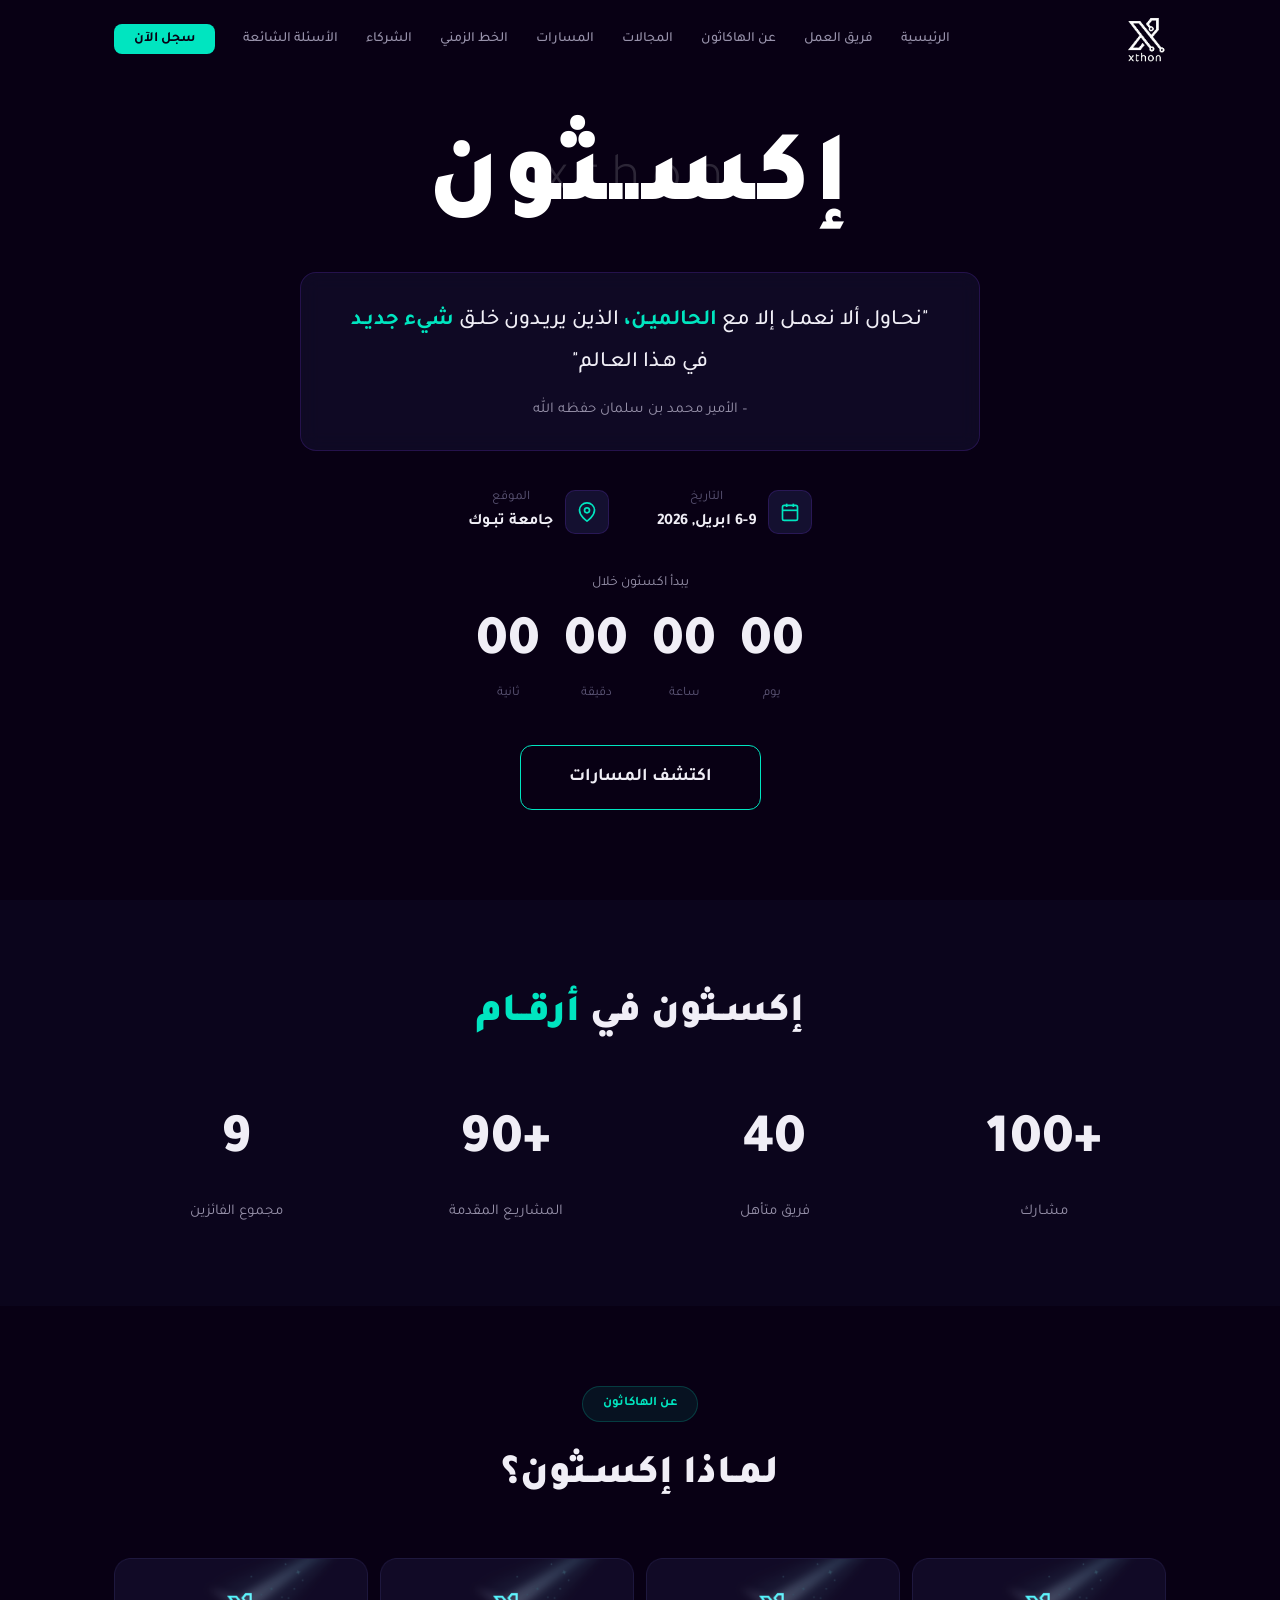
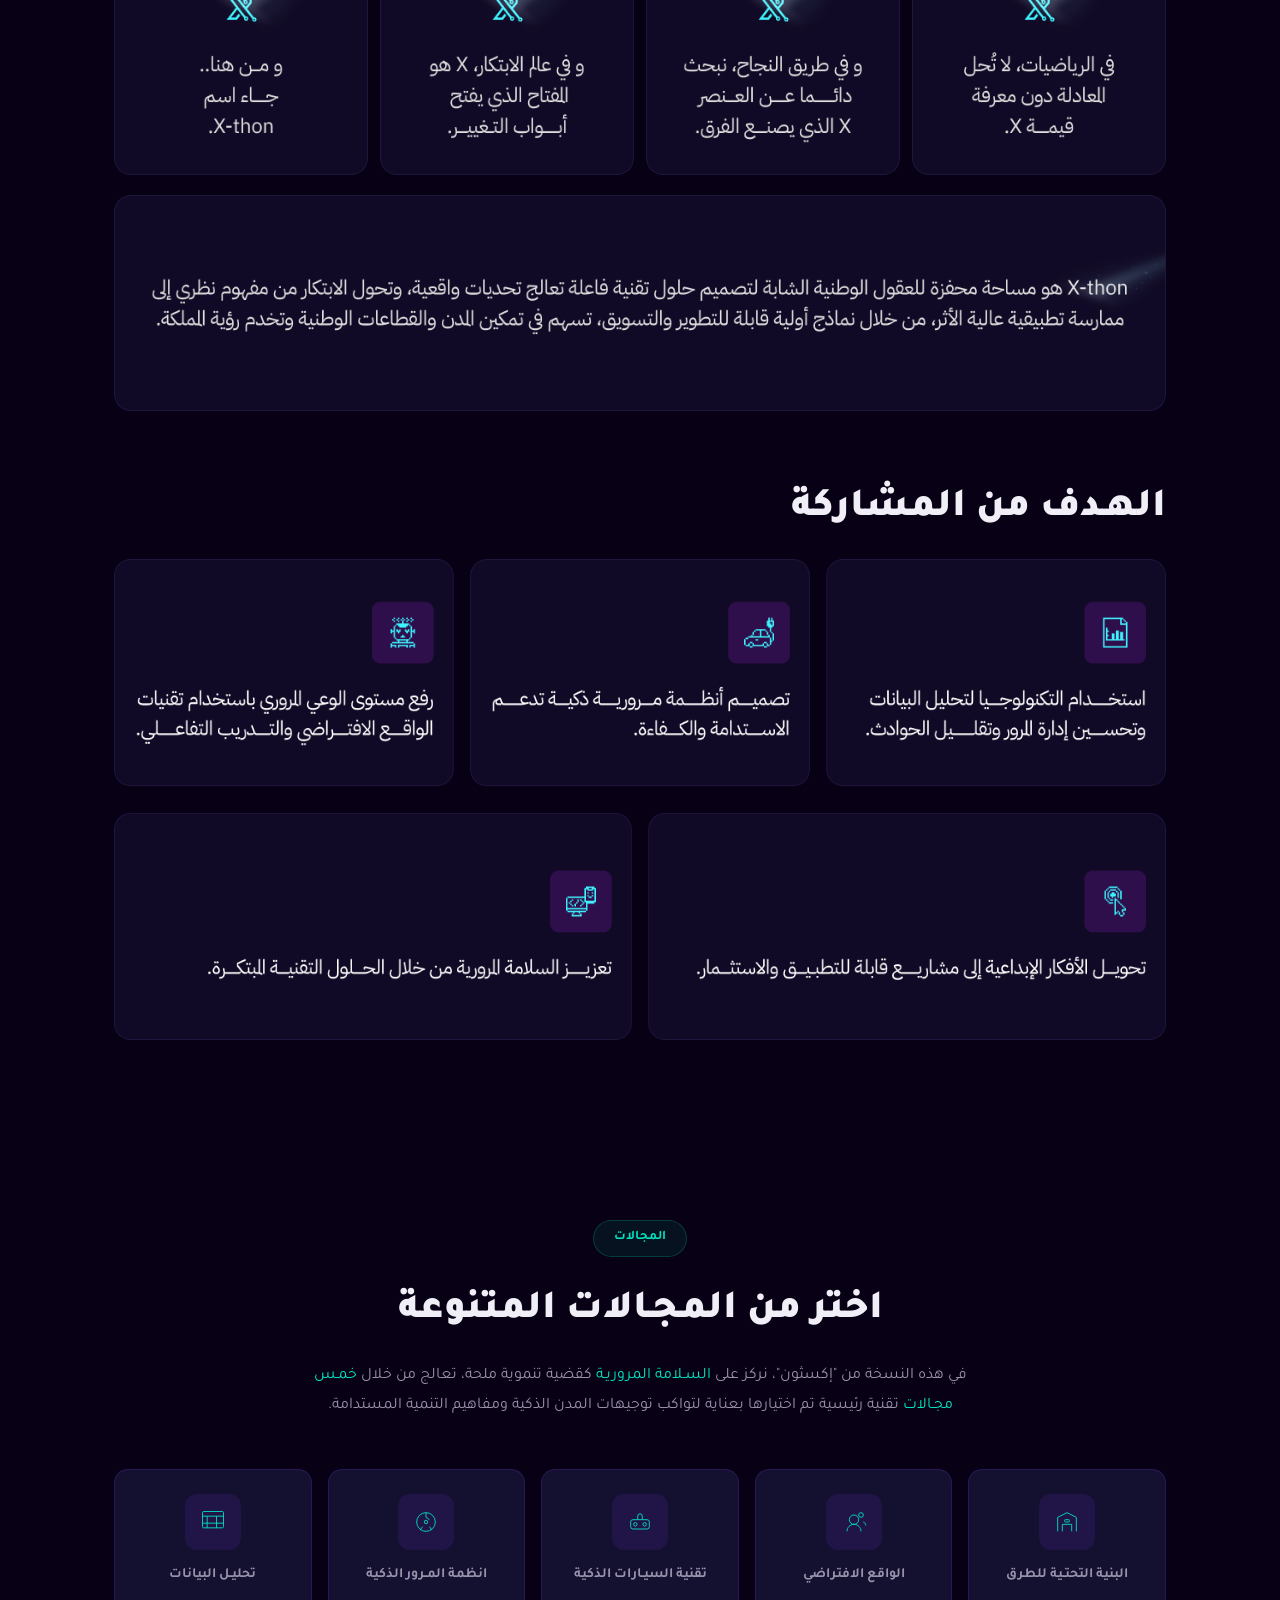
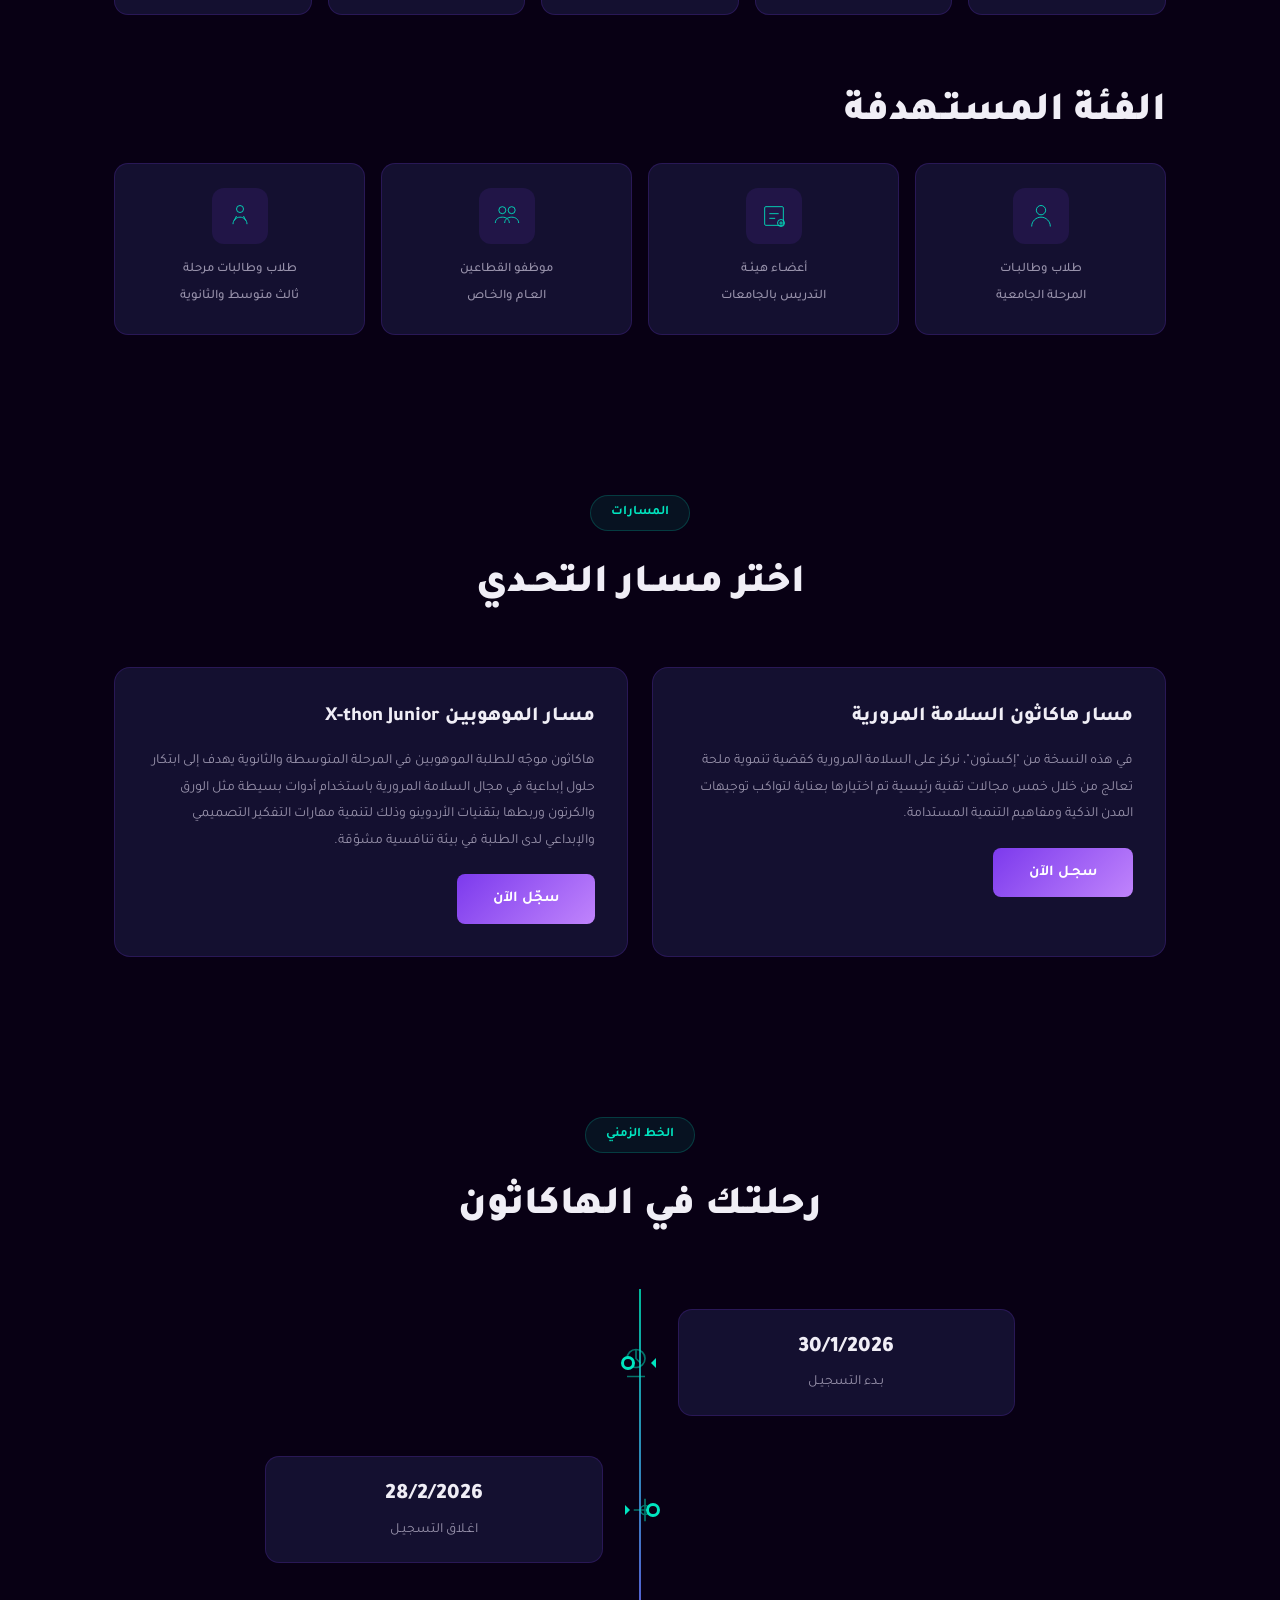
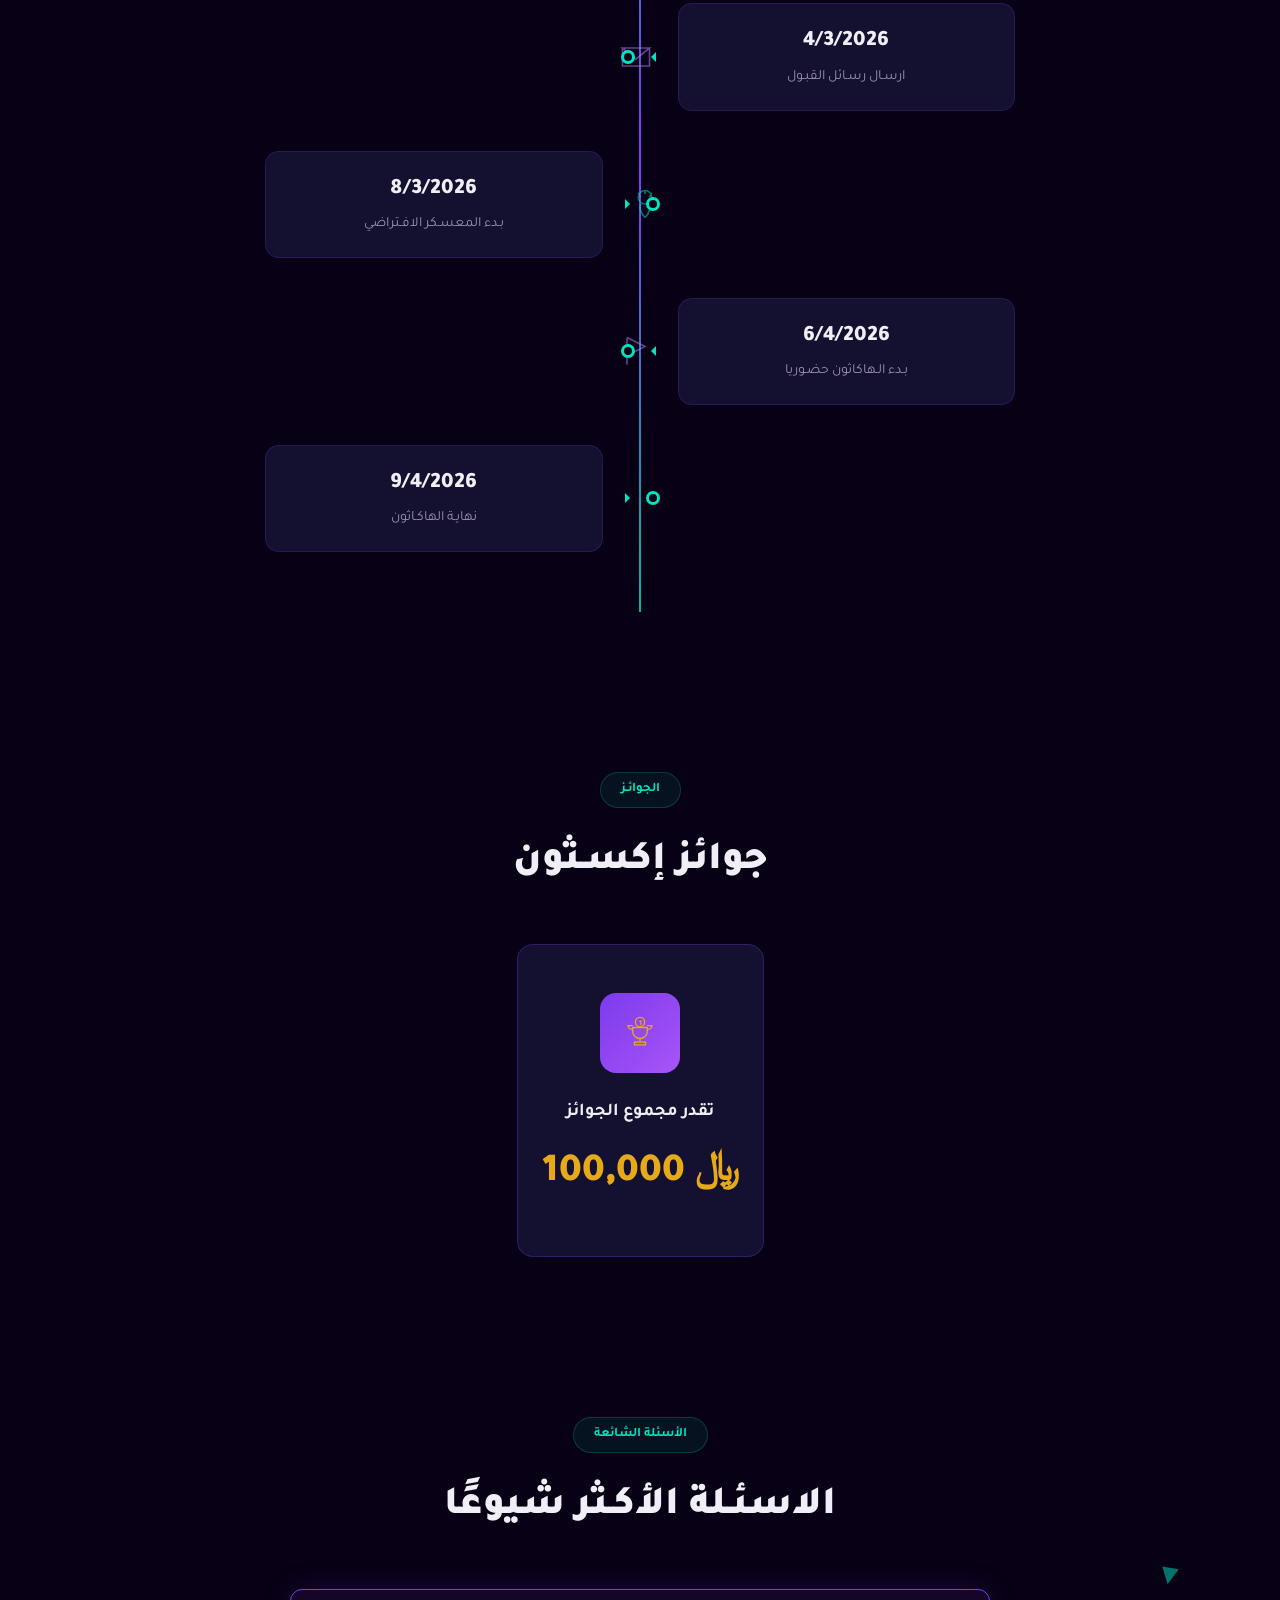
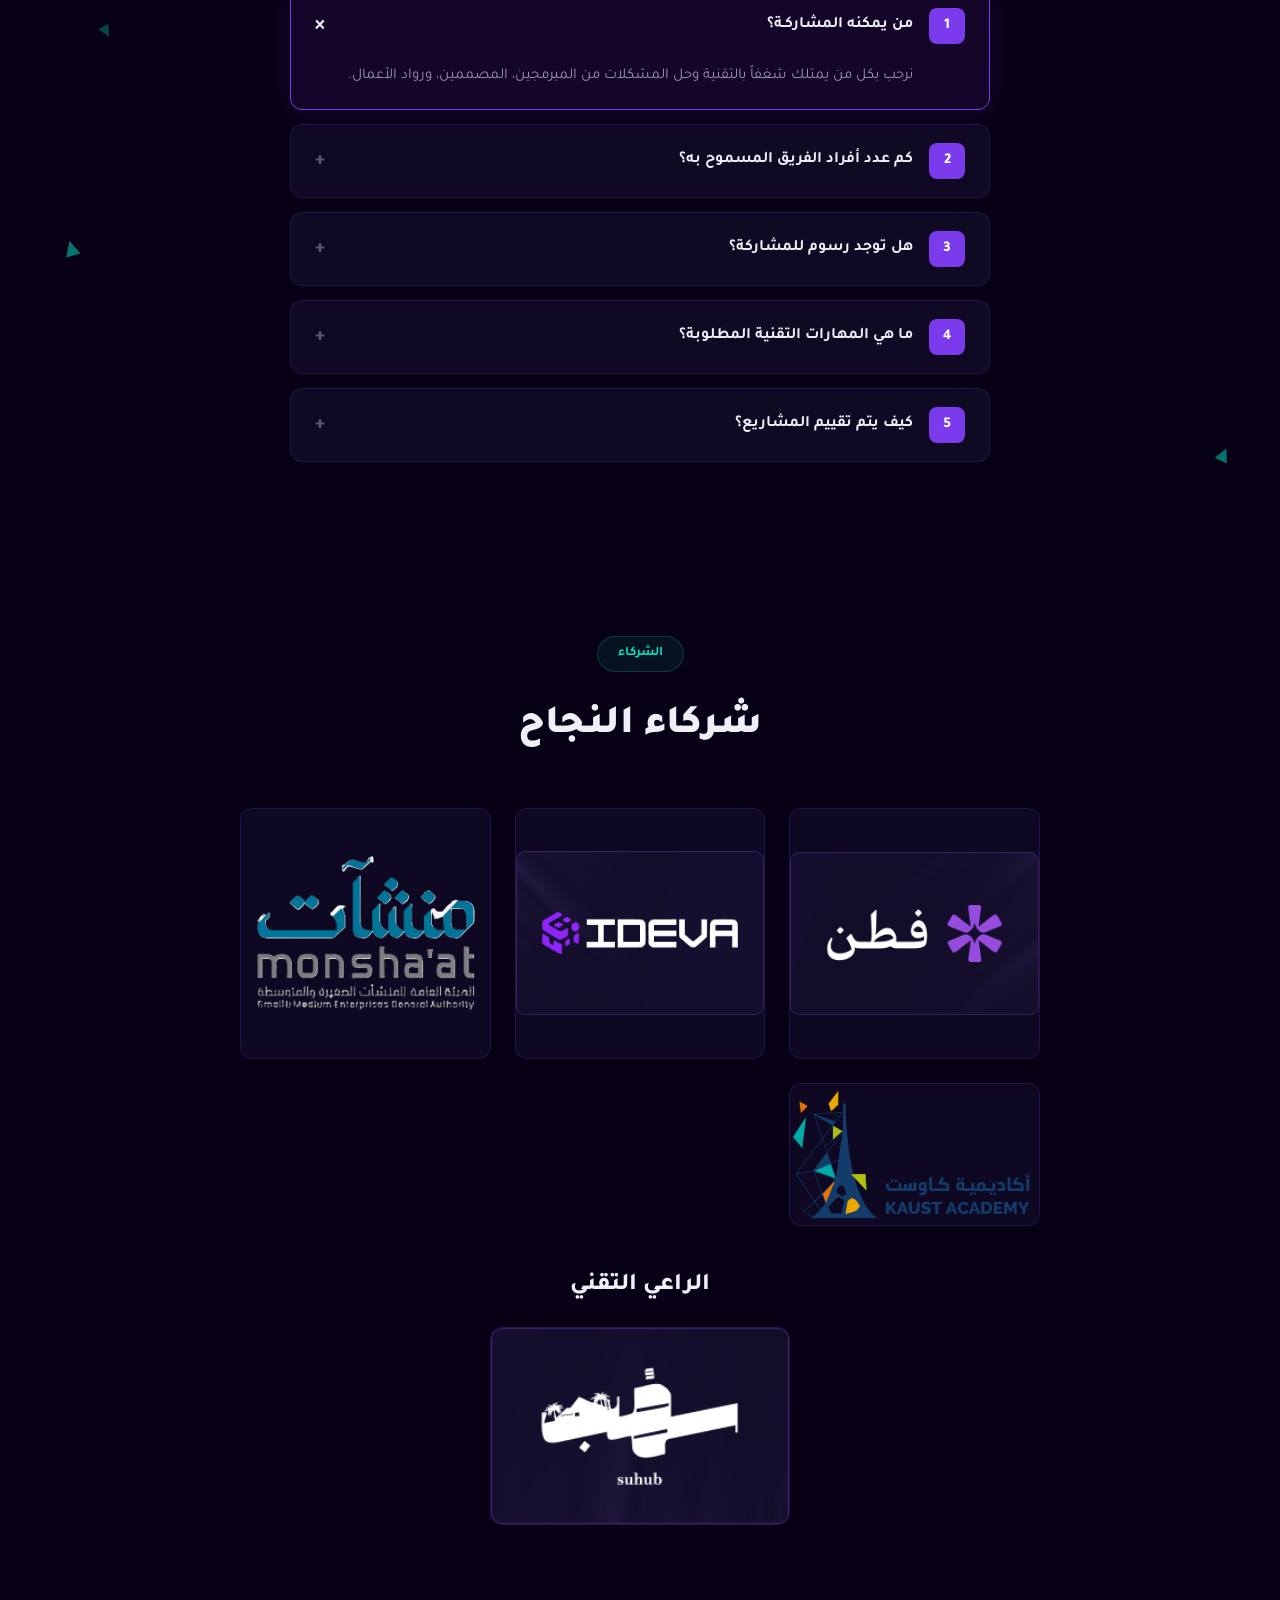
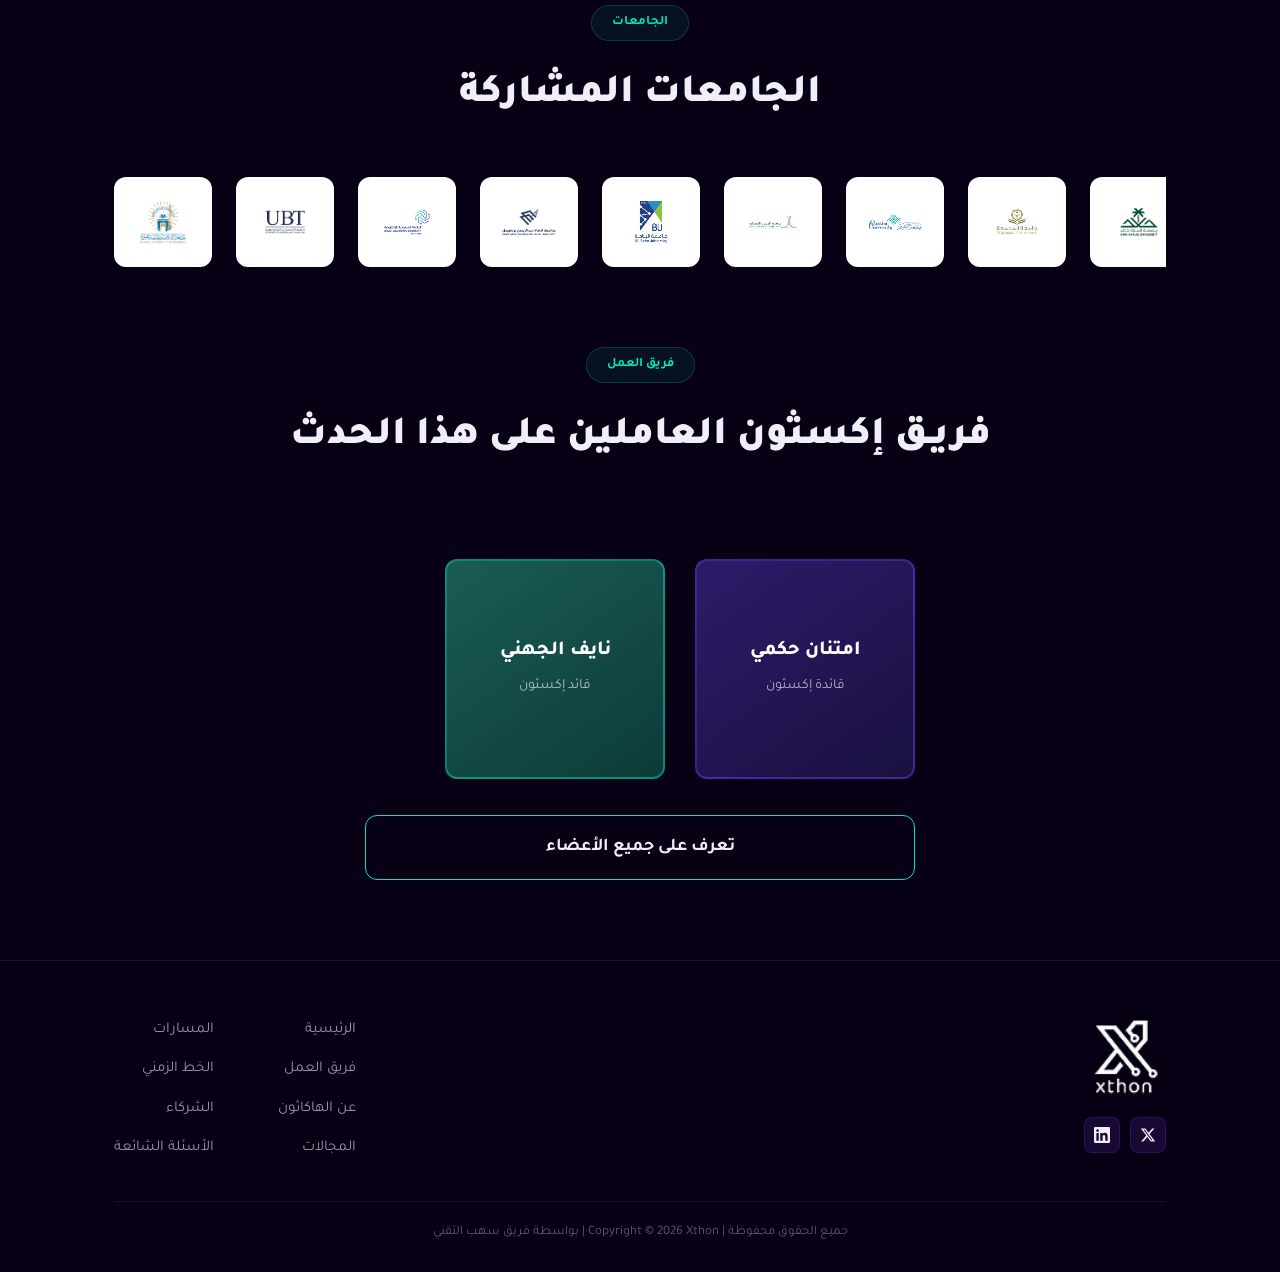
==== commit b192a47f: "Add files via upload" ====
--- a/index.html
+++ b/index.html
@@ -215,7 +215,7 @@
         <div class="track-card">
           <h3>مسـار الموهوبيـن X-thon Junior</h3>
           <p>هاكاثون موجّه للطلبة الموهوبين في المرحلة المتوسطة والثانوية يهدف إلى ابتكار حلول إبداعية في مجال السلامة المرورية باستخدام أدوات بسيطة مثل الورق والكرتون وربطها بتقنيات الأردوينو وذلك لتنمية مهارات التفكير التصميمي والإبداعي لدى الطلبة في بيئة تنافسية مشوّقة.</p>
-          <a href="https://form.jotform.com/253501452795055" class="track-btn">سجّل الآن</a>
+          <a href="https://form.jotform.com/260295356867470" class="track-btn">سجّل الآن</a>
         </div>
       </div>
     </div>
@@ -431,11 +431,6 @@
         </div>
         <div class="partner-card">
           <div class="partner-logo">
-            <img src="شركاء النجاح (1).png" alt="جامعة تبوك">
-          </div>
-        </div>
-        <div class="partner-card">
-          <div class="partner-logo">
             <img src="شركاء النجاح (2).png" alt="IDEVA">
           </div>
         </div>
@@ -460,21 +455,64 @@
       </div>
     </div>
   </section>
-<section class="universities" id="universities">
+
+ <section class="universities" id="universities">
   <div class="container">
     <div class="section-header">
       <span class="section-tag">الجامعات</span>
       <h2 class="section-title">الجامعات المشاركة</h2>
     </div>
 
-    <div class="universities-grid">
-      <div class="university-card">
-        <img src="الجامعات.jpeg" alt="جامعة مشاركة">
-      </div>
-    </div>
-
+    <div class="universities-slider">
+      <div class="universities-track">
+
+        <div class="universities-group">
+          <img src="جامعة الاسلامية.png" alt="الجامعة الإسلامية">
+          <img src="جامعة الاعمال.png" alt="جامعة الأعمال">
+          <img src="جامعة الالكترونية.png" alt="الجامعة الإلكترونية">
+          <img src="جامعة الامام.png" alt="جامعة الإمام">
+          <img src="جامعة الباحة.png" alt="جامعة الباحة">
+          <img src="جامعة الحدود.png" alt="جامعة الحدود">
+          <img src="جامعة القصيم.png" alt="جامعة القصيم">
+          <img src="جامعة المجمعة.png" alt="جامعة المجمعة">
+          <img src="جامعة الملك خالد.png" alt="جامعة الملك خالد">
+          <img src="جامعة الملك سلمان.png" alt="جامعة الملك سلمان">
+          <img src="جامعة الملك عبدالله.png" alt="جامعة الملك عبدالله">
+          <img src="جامعة ام القرى.png" alt="جامعة أم القرى">
+          <img src="جامعة تبوك.png" alt="جامعة تبوك">
+          <img src="جامعة سعود.png" alt="جامعة سعود">
+          <img src="جامعة طيبة.png" alt="جامعة طيبة">
+          <img src="جامعة عبدالعزيز.png" alt="جامعة عبدالعزيز">
+          <img src="جامعة فهد بن سلطان.png" alt="جامعة فهد بن سلطان">
+          <img src="جامعة كاف.png" alt="جامعة كاف">
+        </div>
+
+        <div class="universities-group" aria-hidden="true">
+          <img src="جامعة الاسلامية.png" alt="">
+          <img src="جامعة الاعمال.png" alt="">
+          <img src="جامعة الالكترونية.png" alt="">
+          <img src="جامعة الامام.png" alt="">
+          <img src="جامعة الباحة.png" alt="">
+          <img src="جامعة الحدود.png" alt="">
+          <img src="جامعة القصيم.png" alt="">
+          <img src="جامعة المجمعة.png" alt="">
+          <img src="جامعة الملك خالد.png" alt="">
+          <img src="جامعة الملك سلمان.png" alt="">
+          <img src="جامعة الملك عبدالله.png" alt="">
+          <img src="جامعة ام القرى.png" alt="">
+          <img src="جامعة تبوك.png" alt="">
+          <img src="جامعة سعود.png" alt="">
+          <img src="جامعة طيبة.png" alt="">
+          <img src="جامعة عبدالعزيز.png" alt="">
+          <img src="جامعة فهد بن سلطان.png" alt="">
+          <img src="جامعة كاف.png" alt="">
+        </div>
+
+      </div>
+    </div>
   </div>
 </section>
+
   <section class="team" id="team"> <div class="container"> <div class="section-header"> <span class="section-tag">فريق العمل</span> <h2 class="section-title">فريـق إكسثون العاملين على هذا الحدث</h2> </div> 
     <div class="team-grid"> 
        <div class="leaders-row">
--- a/style.css
+++ b/style.css
@@ -1917,44 +1917,55 @@
   display:flex;
   justify-content:center;
 } 
-/* ===== الجامعات المشاركة ===== */
-
-.universities-grid{
-  display:flex;
-  justify-content:center;
-  align-items:center;
-  margin-top:30px;
-}
-
-.university-card{
-  background: rgba(20,16,48,0.5);
-  border:1px solid var(--border-color);
-  border-radius:12px;
-  padding:20px;
-  max-width:300px;
-  transition:0.3s;
-}
-
-.university-card:hover{
-  border-color: var(--border-hover);
-}
-
-.university-card img{
-  width:140%;
-  height:auto;
-  object-fit:contain;
-  position: center;
-}
-.universities-grid{
-  display:flex;
-  justify-content:center;
-  align-items:center;
-  margin-top:30px;
-}
-
-.universities-grid img{
-  max-width:400px;
-  width: 300px;
-  height:auto;
-  display:block;
+/* ===== Universities Slider ===== */
+
+.universities-slider{
+  overflow: hidden;
+  position: relative;
+  margin-top: 40px;
+  width: 100%;
+}
+
+.universities-track{
+  display: flex;
+  width: max-content;
+  animation: universitiesMarquee 35s linear infinite;
+  will-change: transform;
+}
+
+.universities-group{
+  display: flex;
+  align-items: center;
+  gap: 24px;
+  flex-shrink: 0;
+  padding-inline-end: 24px;
+}
+
+.universities-group img{
+  height: 90px;
+  width: auto;
+  object-fit: contain;
+  background: #fff;
+  padding: 12px 16px;
+  border-radius: 12px;
+  flex-shrink: 0;
+  transition: transform 0.3s ease;
+}
+
+.universities-group img:hover{
+  transform: scale(1.06);
+}
+
+@keyframes universitiesMarquee{
+  from{
+    transform: translateX(0);
+  }
+  to{
+    transform: translateX(-50%);
+  }
+}
+.universities-slider,
+.universities-track,
+.universities-group{
+  direction: ltr;
 }
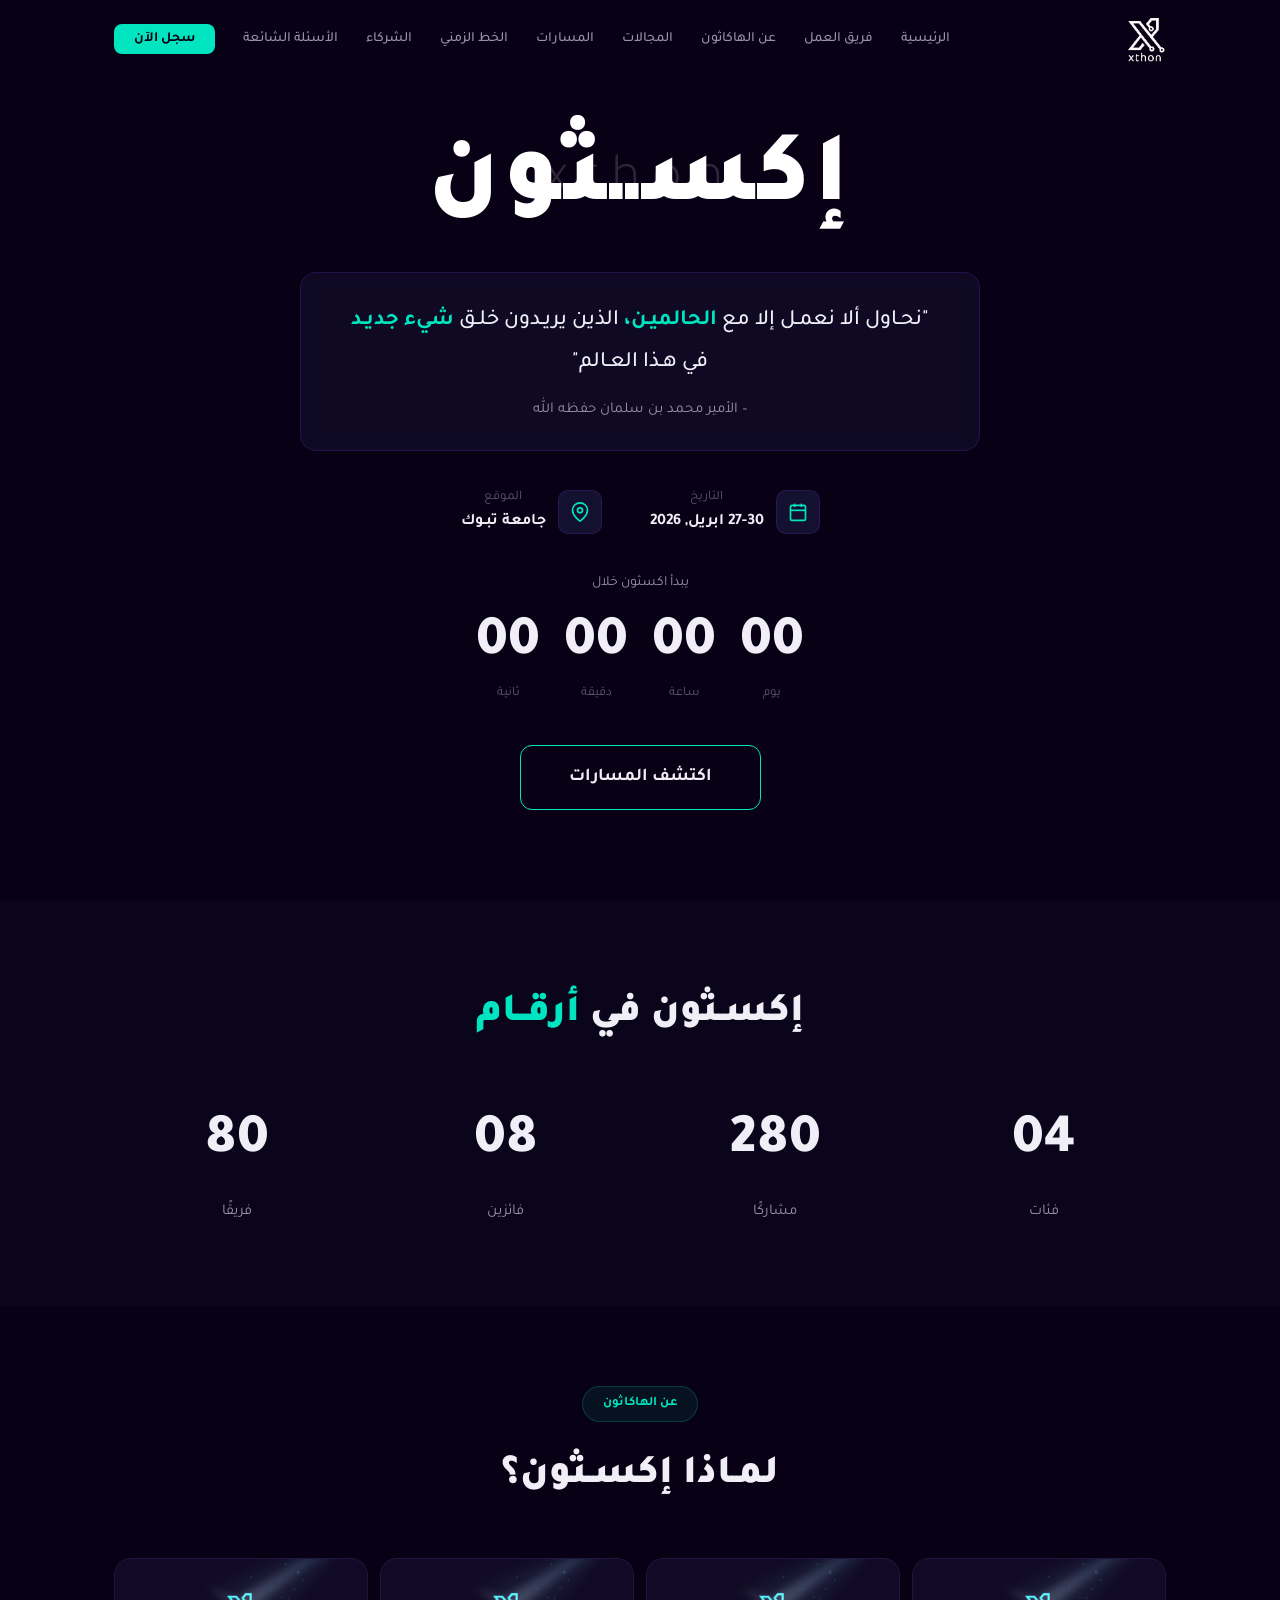
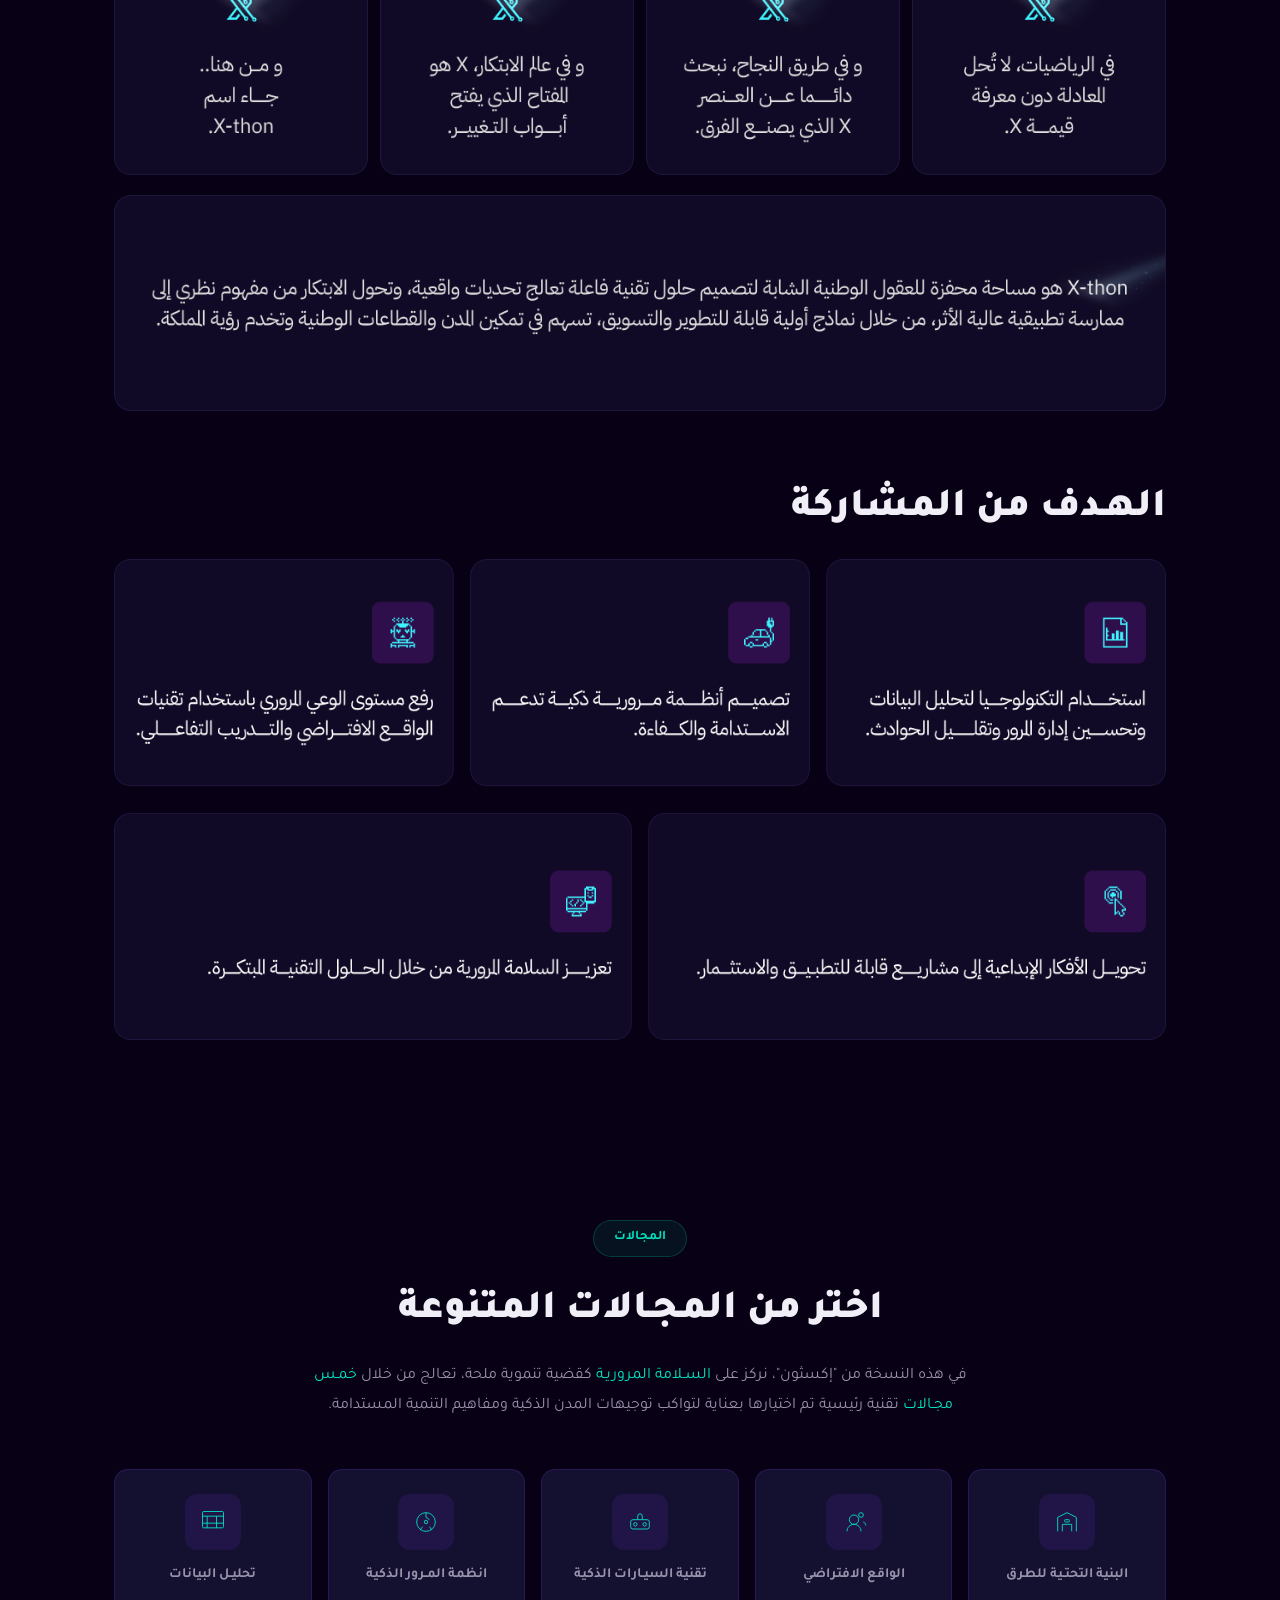
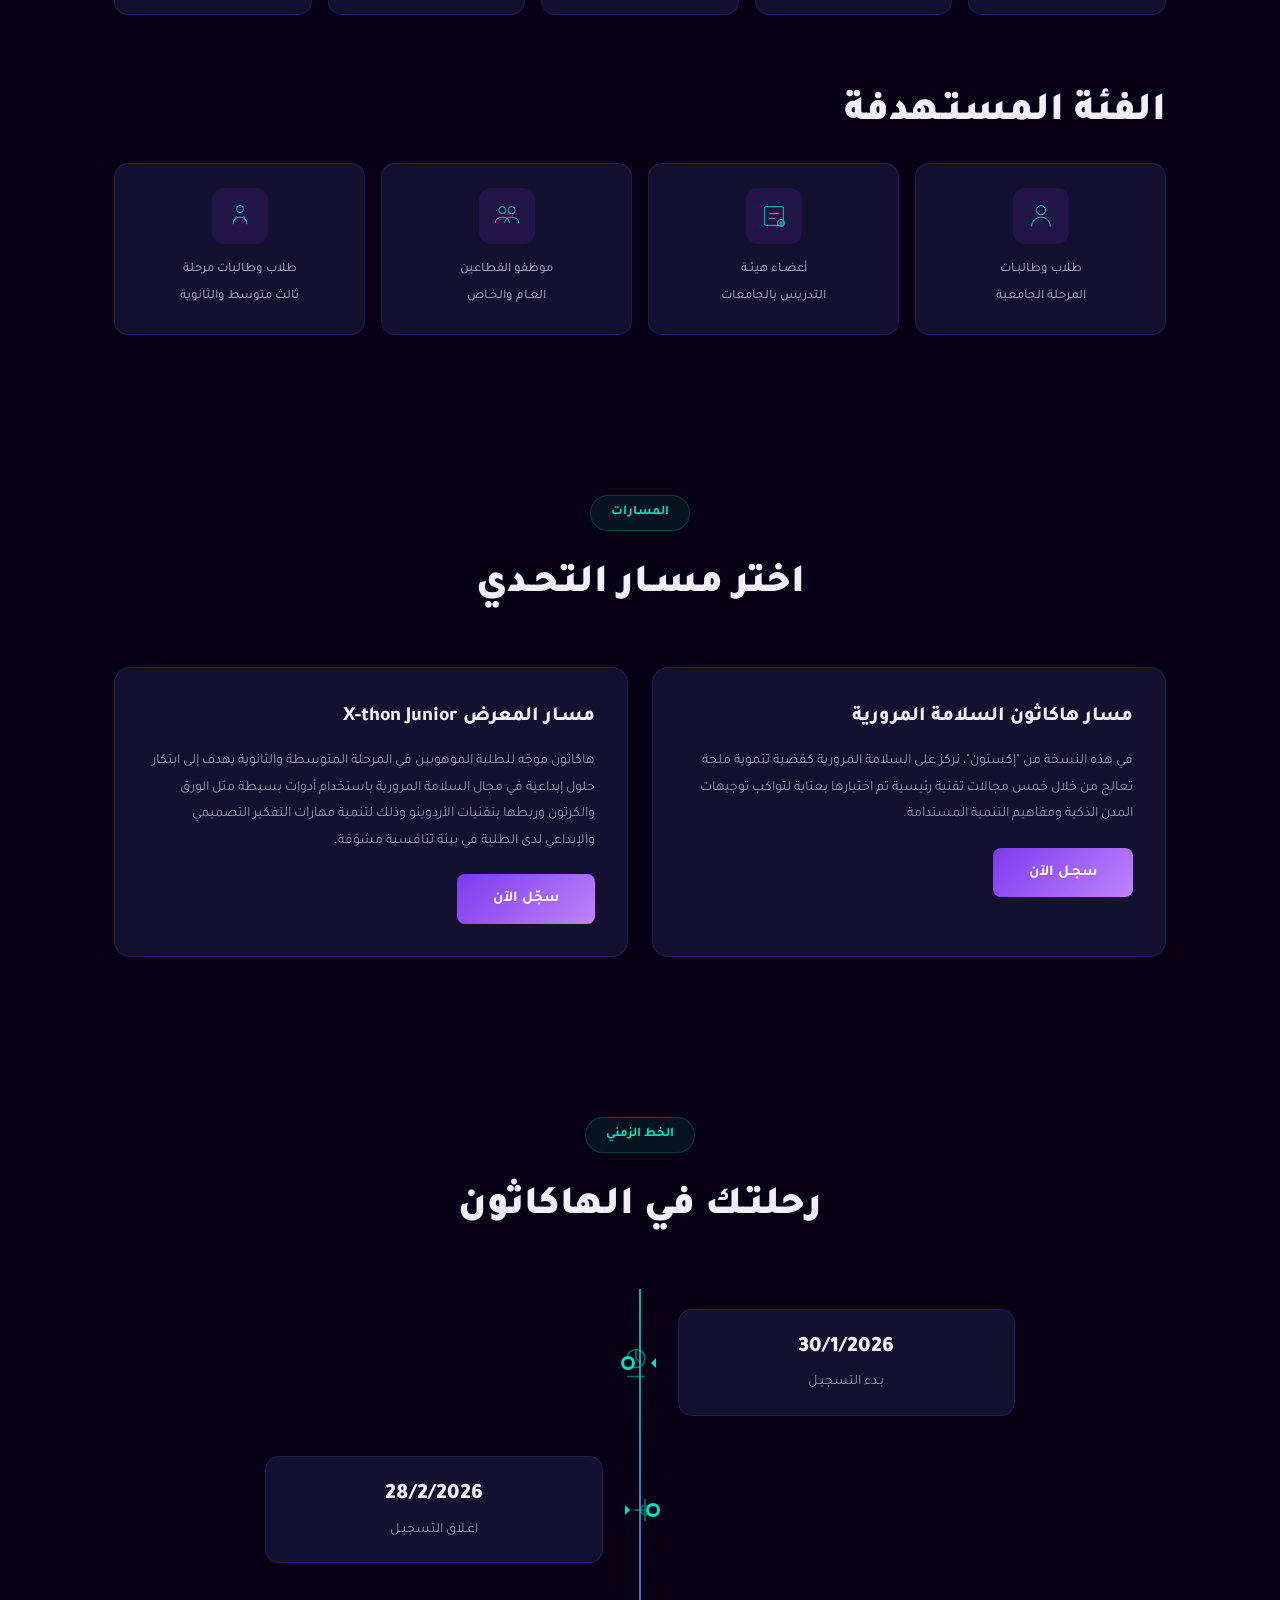
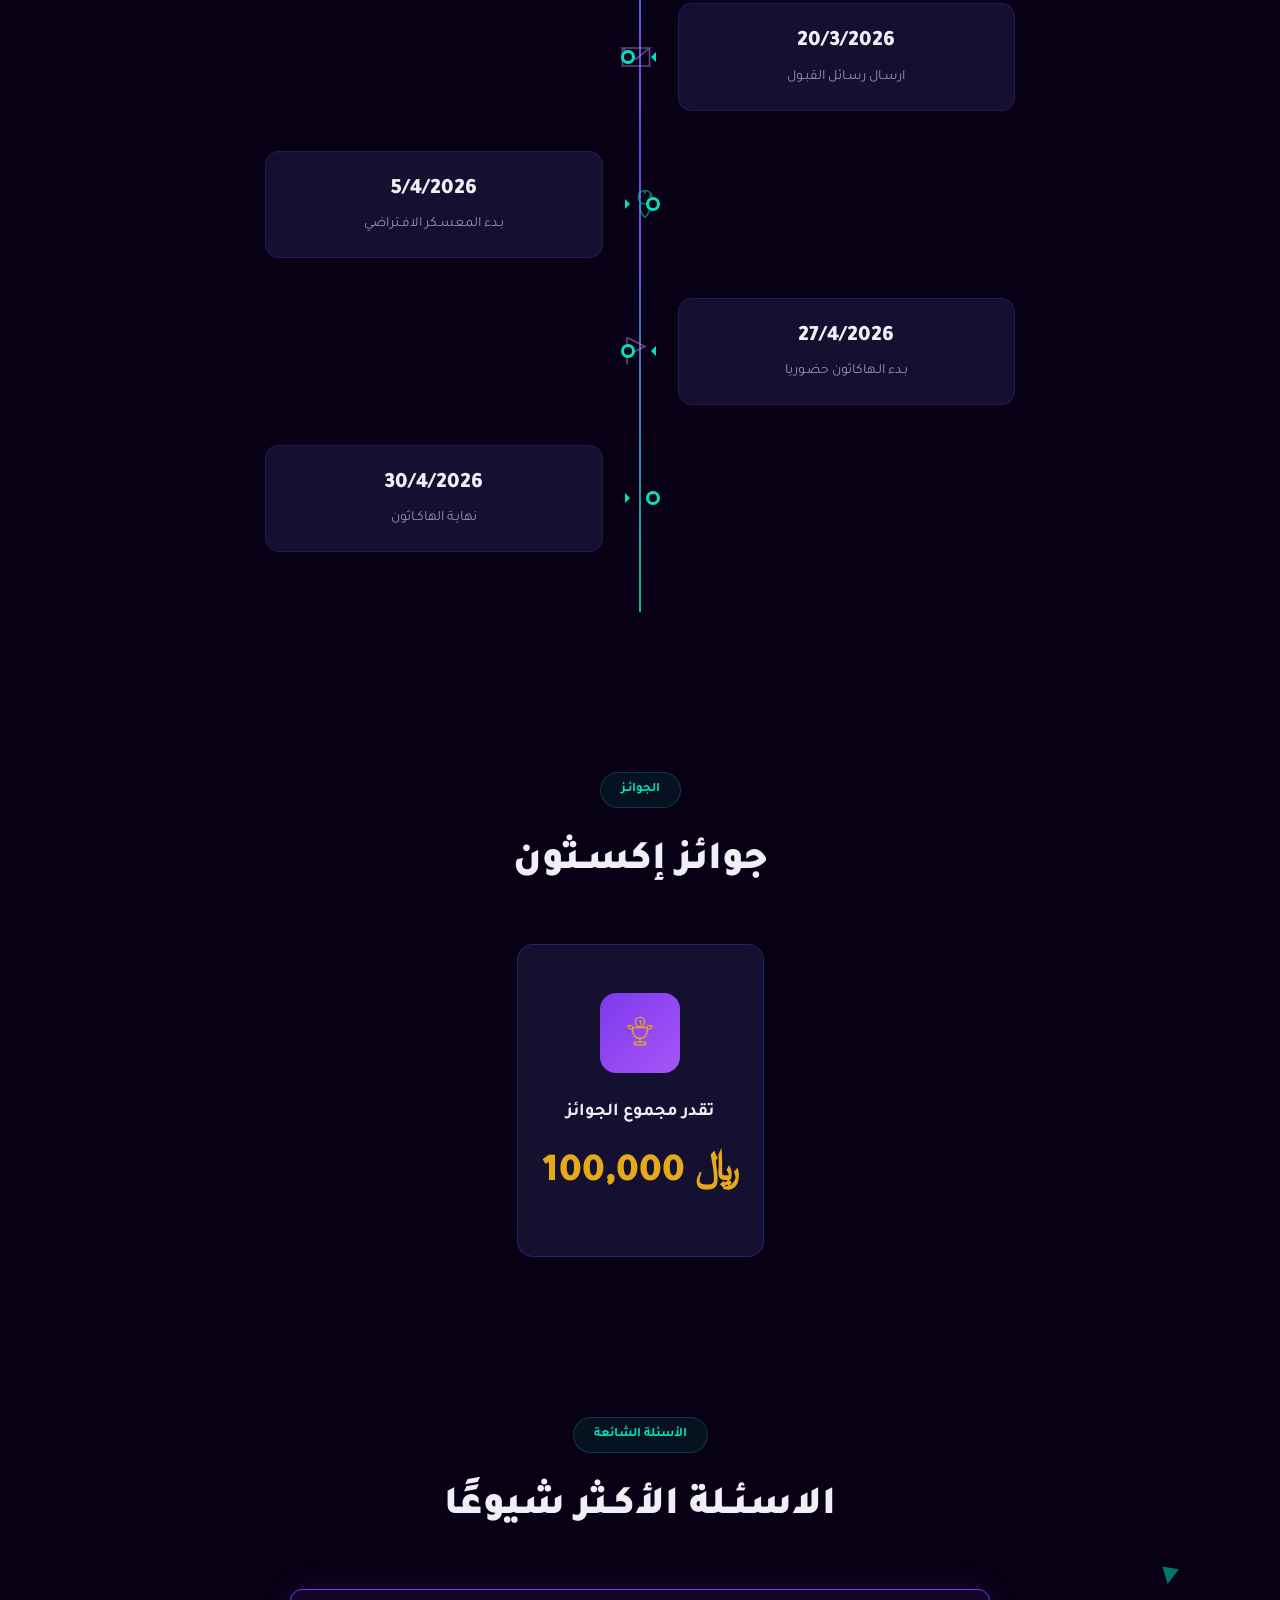
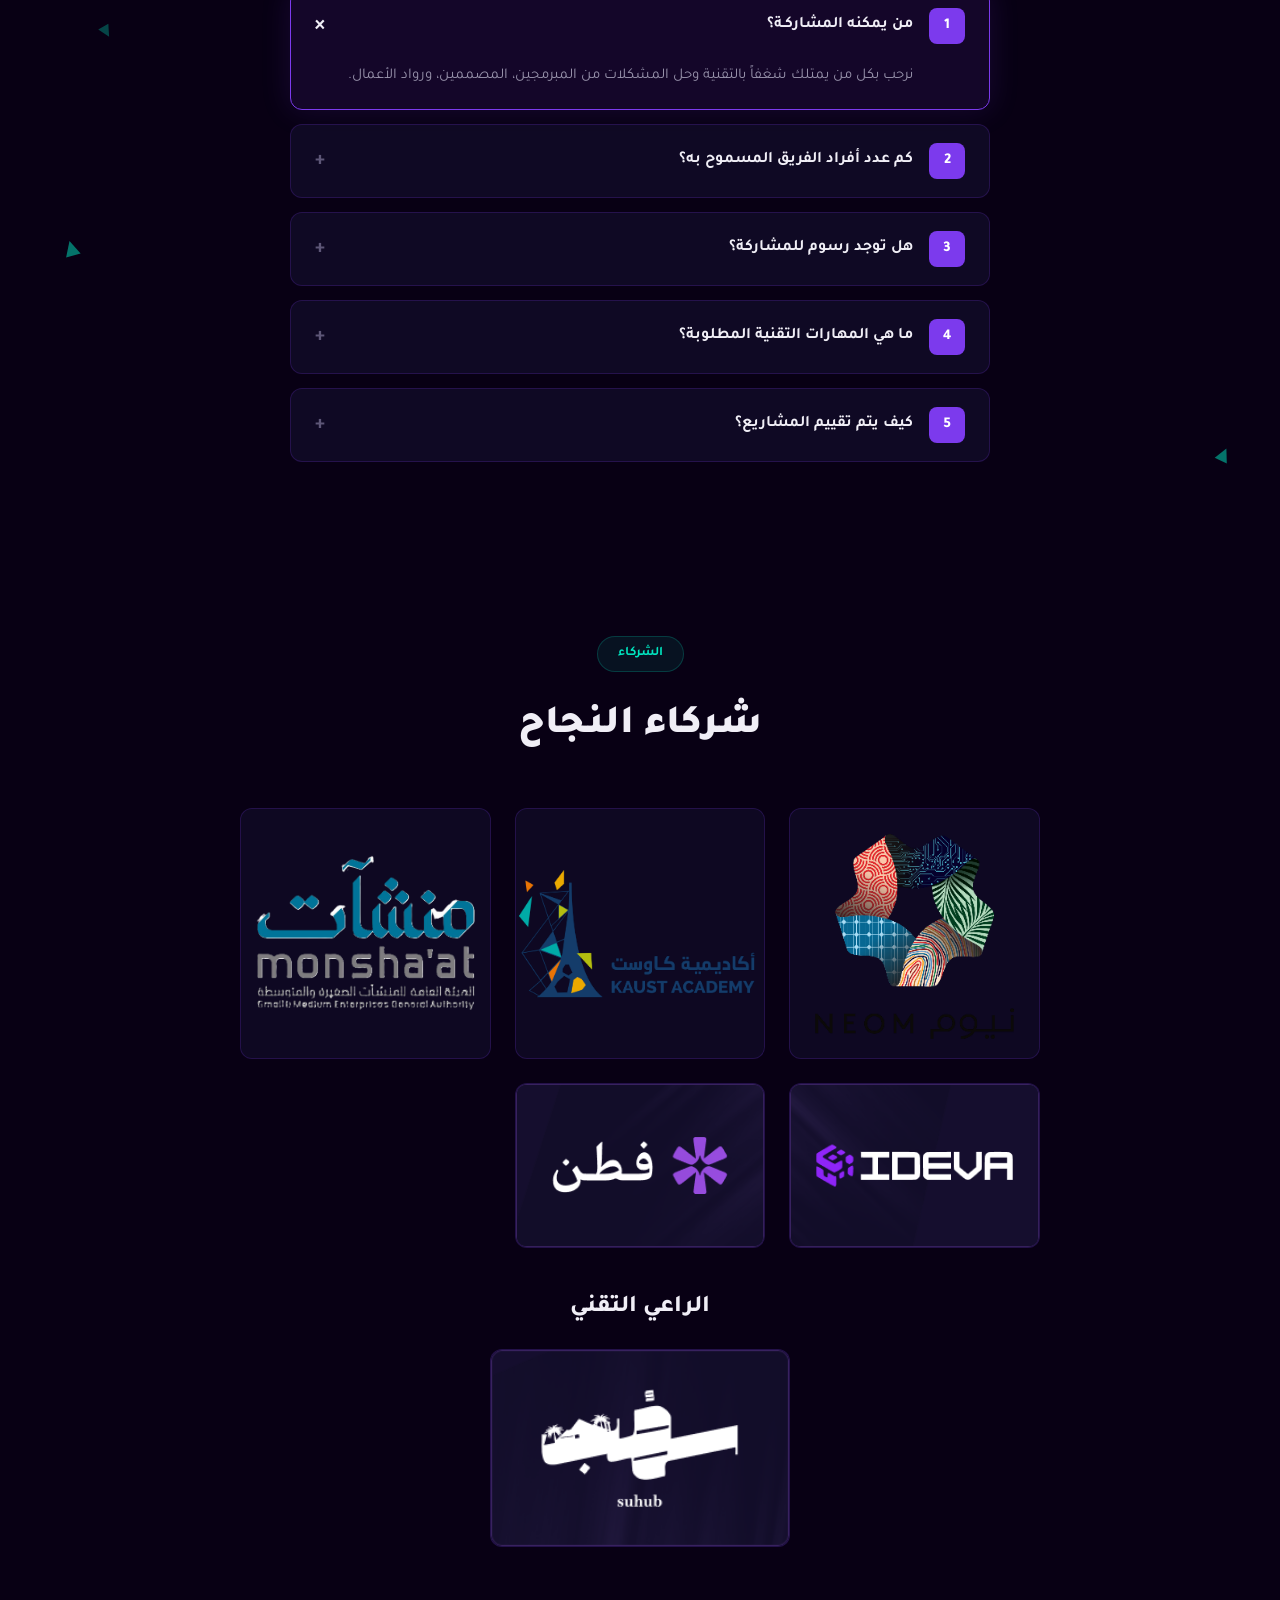
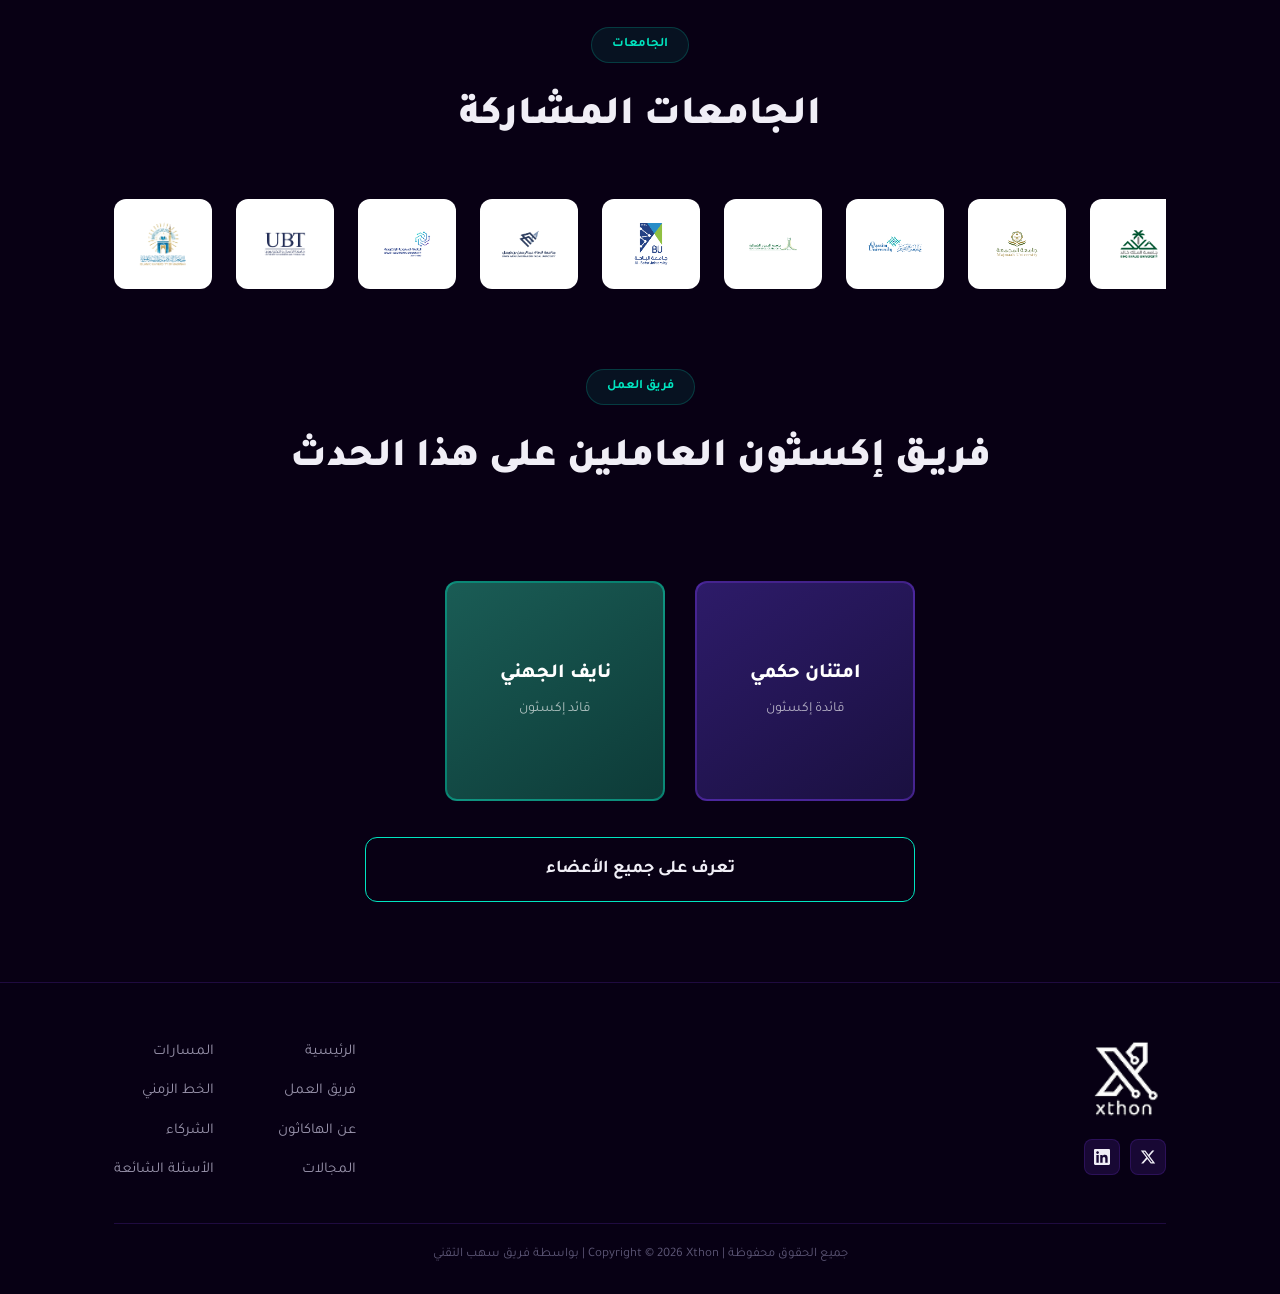
==== commit 0b59c9c7: "Add files via upload" ====
--- a/index.html
+++ b/index.html
@@ -53,7 +53,7 @@
           </div>
           <div>
             <div class="info-label">التاريخ</div>
-            <div class="info-value">6-9 ابريل, 2026</div>
+            <div class="info-value">27-30 ابريل, 2026</div>
           </div>
         </div>
         <div class="info-item">
@@ -96,20 +96,20 @@
       <h2 class="stats-title">إكسـثون في <span class="text-cyan">أرقــام</span></h2>
       <div class="stats-grid">
         <div class="stat-item">
-          <span class="stat-value" data-target="100">+100</span>
-          <span class="stat-label">مشـارك</span>
+          <span class="stat-value" data-target="100">04</span>
+          <span class="stat-label">فئات</span>
         </div>
         <div class="stat-item">
-          <span class="stat-value">40</span>
-          <span class="stat-label">فريق متأهل</span>
+          <span class="stat-value">280</span>
+          <span class="stat-label">مشاركًا</span>
         </div>
         <div class="stat-item">
-          <span class="stat-value">+90</span>
-          <span class="stat-label">المشاريـع المقدمة</span>
+          <span class="stat-value">08</span>
+          <span class="stat-label">فائزين</span>
         </div>
         <div class="stat-item">
-          <span class="stat-value">9</span>
-          <span class="stat-label">مجموع الفائزين</span>
+          <span class="stat-value">80</span>
+          <span class="stat-label">فريقًا</span>
         </div>
       </div>
     </div>
@@ -213,7 +213,7 @@
           <a href="https://form.jotform.com/staf802/Xthon2" class="track-btn">سجـل الآن</a>
         </div>
         <div class="track-card">
-          <h3>مسـار الموهوبيـن X-thon Junior</h3>
+          <h3>مسـار المعرض X-thon Junior</h3>
           <p>هاكاثون موجّه للطلبة الموهوبين في المرحلة المتوسطة والثانوية يهدف إلى ابتكار حلول إبداعية في مجال السلامة المرورية باستخدام أدوات بسيطة مثل الورق والكرتون وربطها بتقنيات الأردوينو وذلك لتنمية مهارات التفكير التصميمي والإبداعي لدى الطلبة في بيئة تنافسية مشوّقة.</p>
           <a href="https://form.jotform.com/260295356867470" class="track-btn">سجّل الآن</a>
         </div>
@@ -264,7 +264,7 @@
             <svg viewBox="0 0 24 24" fill="currentColor"><path d="M14 7l-5 5 5 5V7z"/></svg>
           </div>
           <div class="timeline-content">
-            <div class="timeline-date">4/3/2026</div>
+            <div class="timeline-date">20/3/2026</div>
             <div class="timeline-text">ارسـال رسـائل القبـول</div>
           </div>
           <div class="timeline-deco timeline-deco-left">
@@ -278,7 +278,7 @@
             <svg viewBox="0 0 24 24" fill="currentColor"><path d="M10 17l5-5-5-5v10z"/></svg>
           </div>
           <div class="timeline-content">
-            <div class="timeline-date">8/3/2026</div>
+            <div class="timeline-date">5/4/2026</div>
             <div class="timeline-text">بـدء المعسـكر الافـتراضي</div>
           </div>
           <div class="timeline-deco timeline-deco-right">
@@ -292,7 +292,7 @@
             <svg viewBox="0 0 24 24" fill="currentColor"><path d="M14 7l-5 5 5 5V7z"/></svg>
           </div>
           <div class="timeline-content">
-            <div class="timeline-date">6/4/2026</div>
+            <div class="timeline-date">27/4/2026</div>
             <div class="timeline-text">بـدء الـهاكاثون حضـوريا</div>
           </div>
           <div class="timeline-deco timeline-deco-left">
@@ -306,7 +306,7 @@
             <svg viewBox="0 0 24 24" fill="currentColor"><path d="M10 17l5-5-5-5v10z"/></svg>
           </div>
           <div class="timeline-content">
-            <div class="timeline-date">9/4/2026</div>
+            <div class="timeline-date">30/4/2026</div>
             <div class="timeline-text">نهايـة الهاكـاثون</div>
           </div>
         </div>
@@ -426,7 +426,17 @@
       <div class="partners-grid">
         <div class="partner-card">
           <div class="partner-logo">
-            <img src="شركاء النجاح.png" alt="فطن">
+            <img src="نيوم.png" alt="فطن">
+          </div>
+        </div>
+        <div class="partner-card">
+          <div class="partner-logo">
+            <img src="KA LOGO.png" alt="IDEVA">
+          </div>
+        </div>
+        <div class="partner-card">
+          <div class="partner-logo">
+            <img src="منشأت.png" alt="IDEVA">
           </div>
         </div>
         <div class="partner-card">
@@ -434,14 +444,9 @@
             <img src="شركاء النجاح (2).png" alt="IDEVA">
           </div>
         </div>
-        <div class="partner-card">
+         <div class="partner-card">
           <div class="partner-logo">
-            <img src="منشأت.png" alt="IDEVA">
-          </div>
-        </div>
-        <div class="partner-card">
-          <div class="partner-logo">
-            <img src="KA LOGO.png" alt="IDEVA">
+            <img src="شركاء النجاح.png" alt="IDEVA">
           </div>
         </div>
       </div>
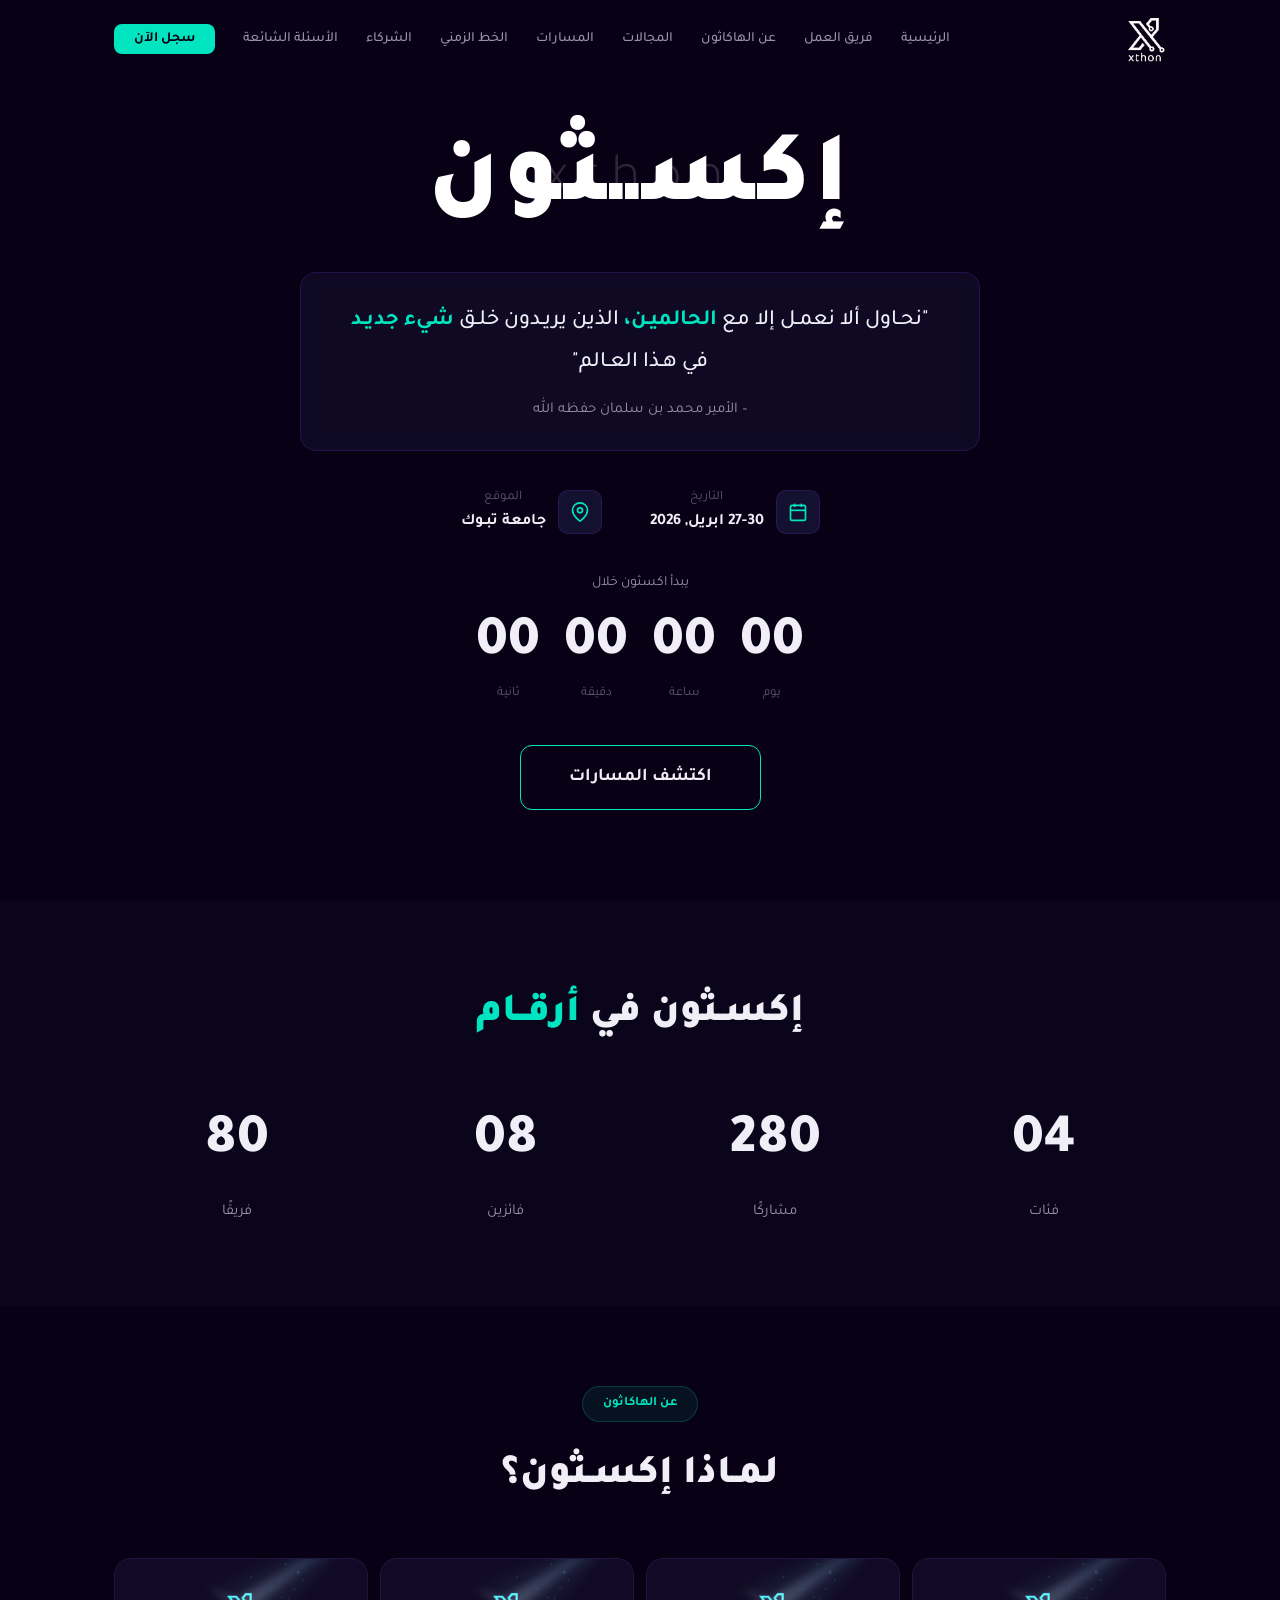
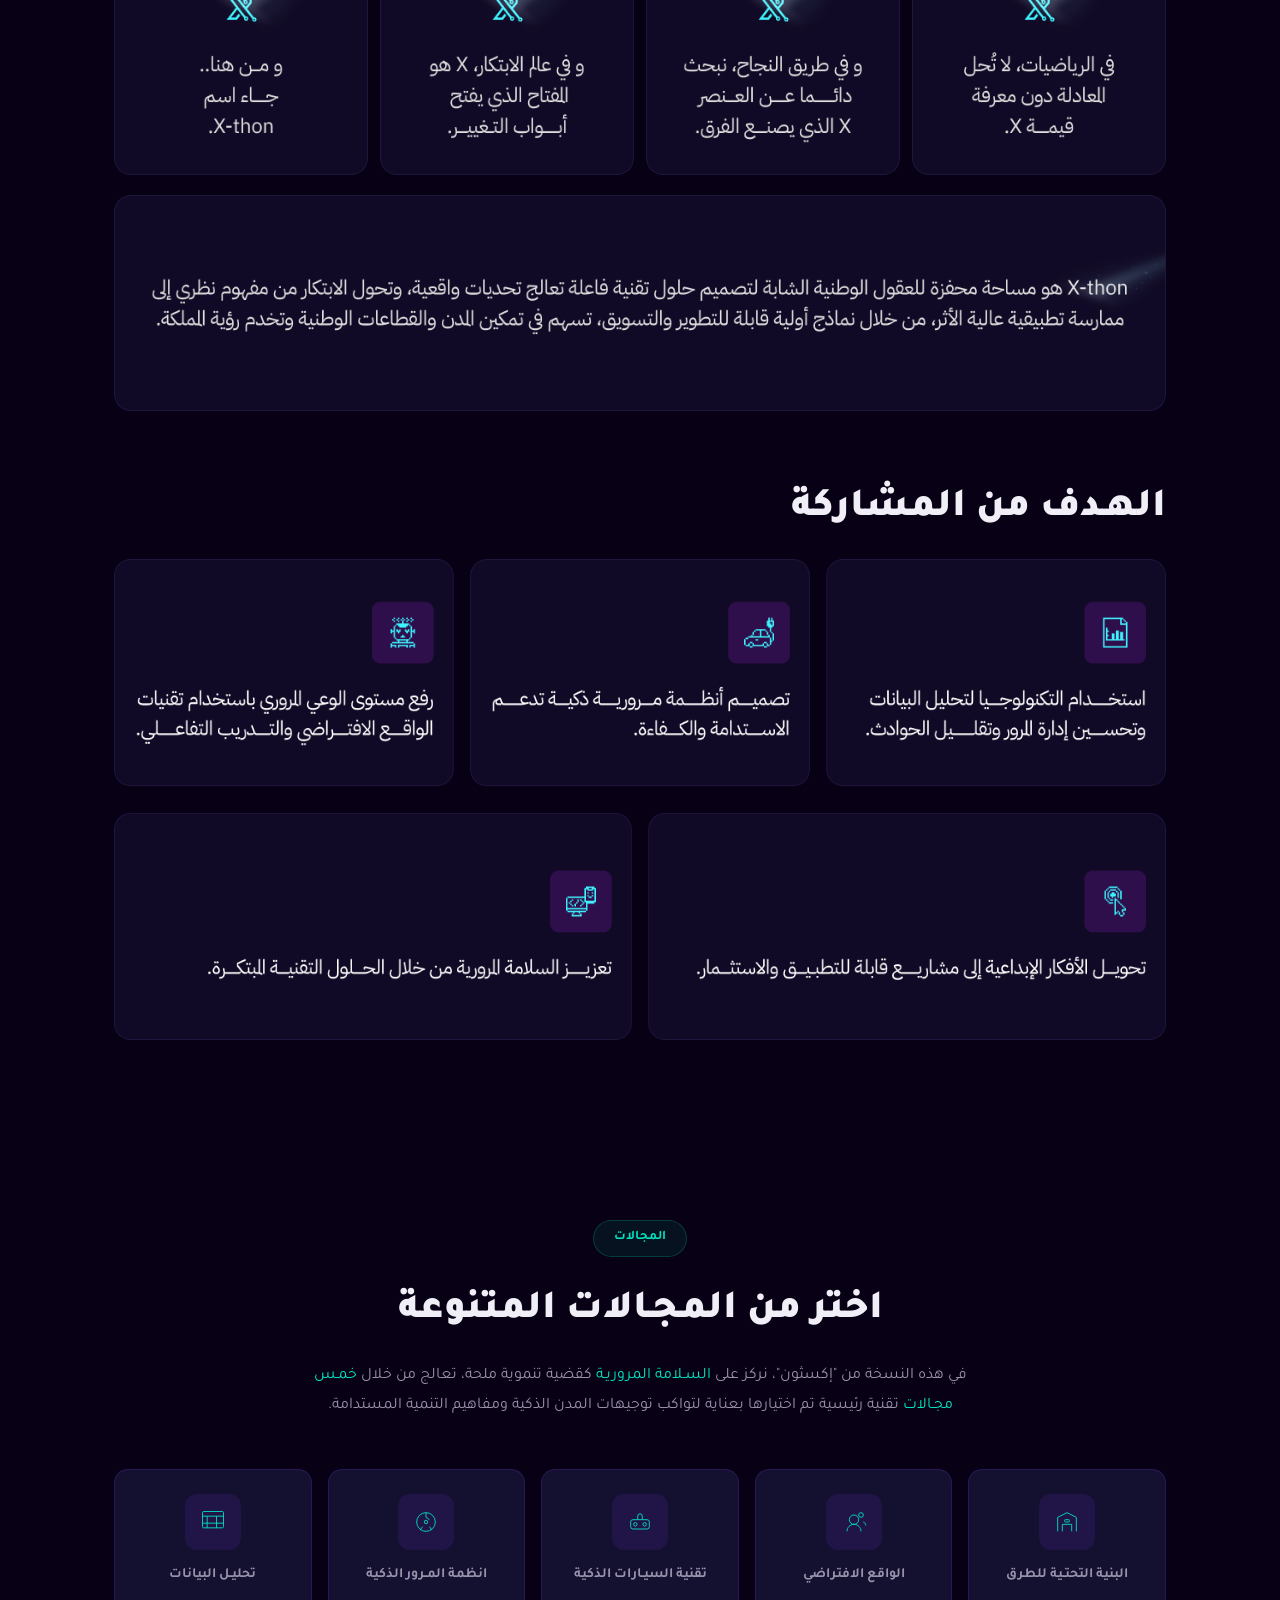
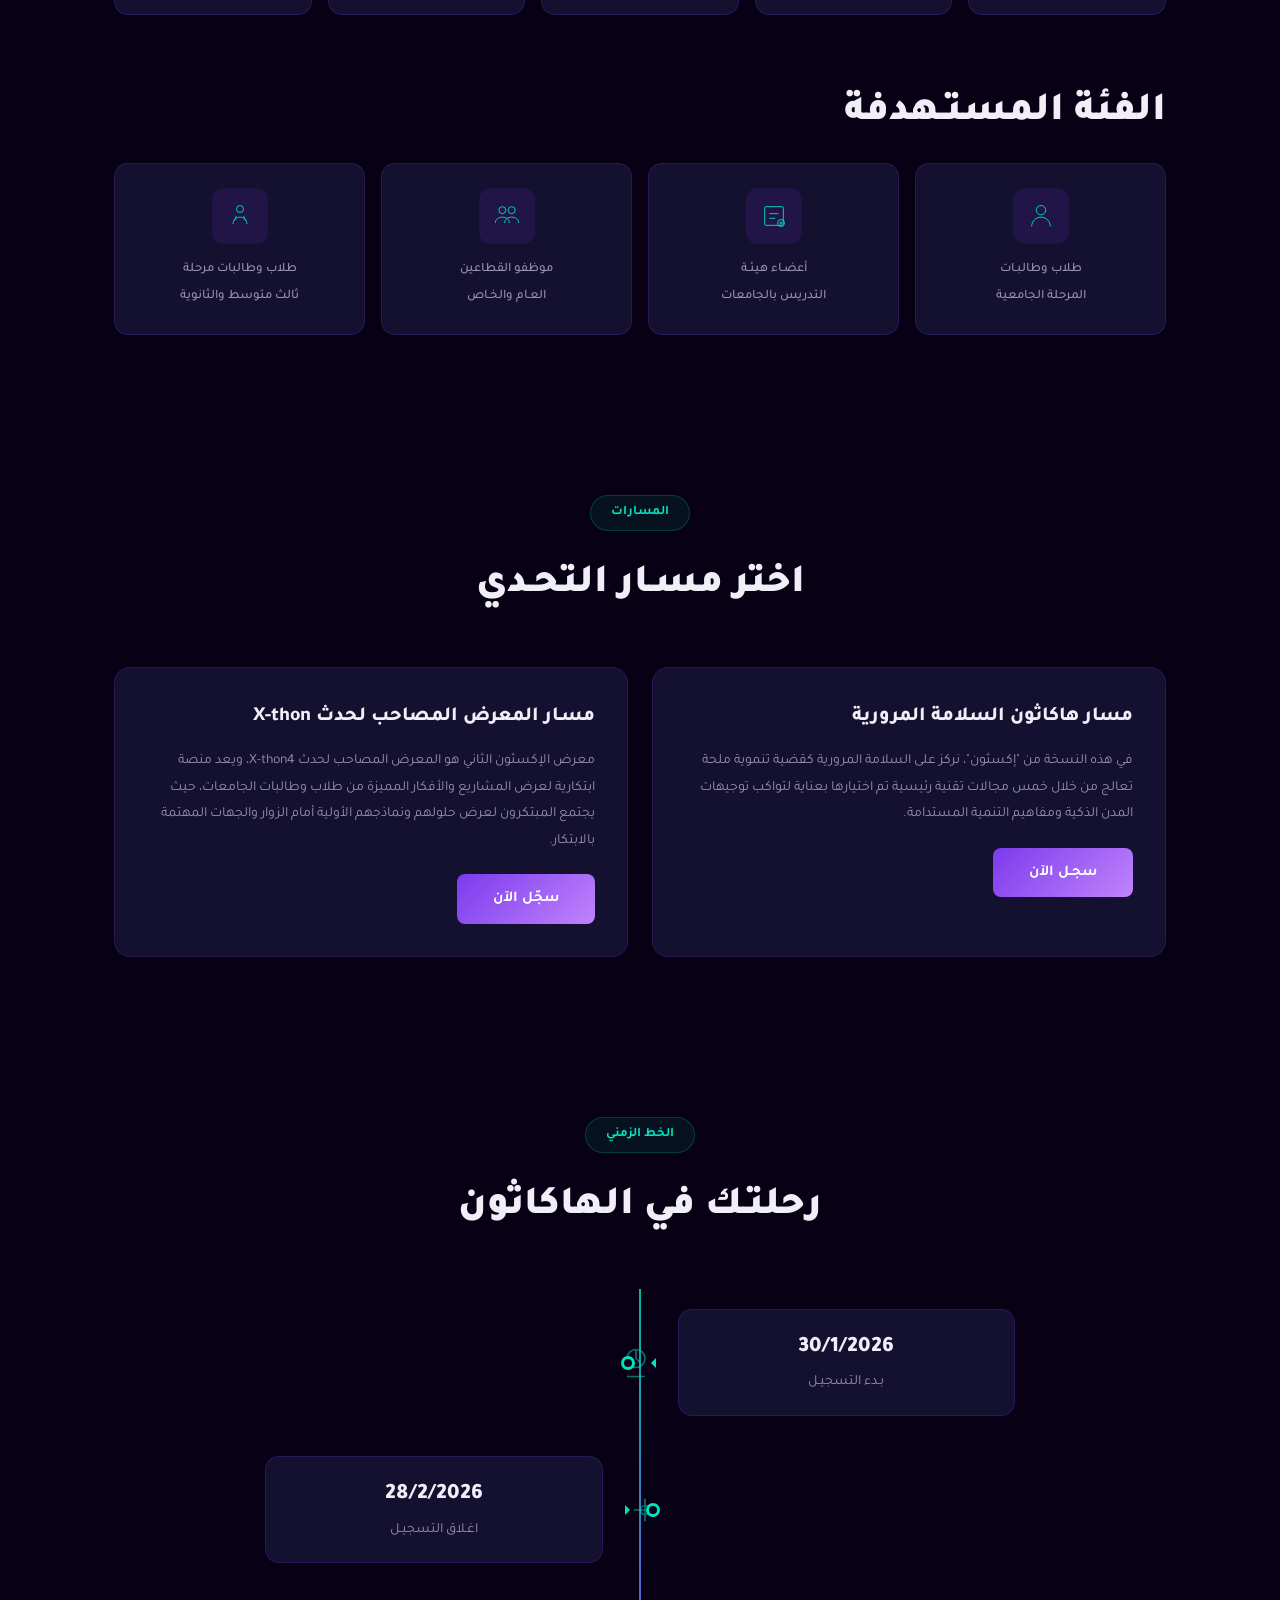
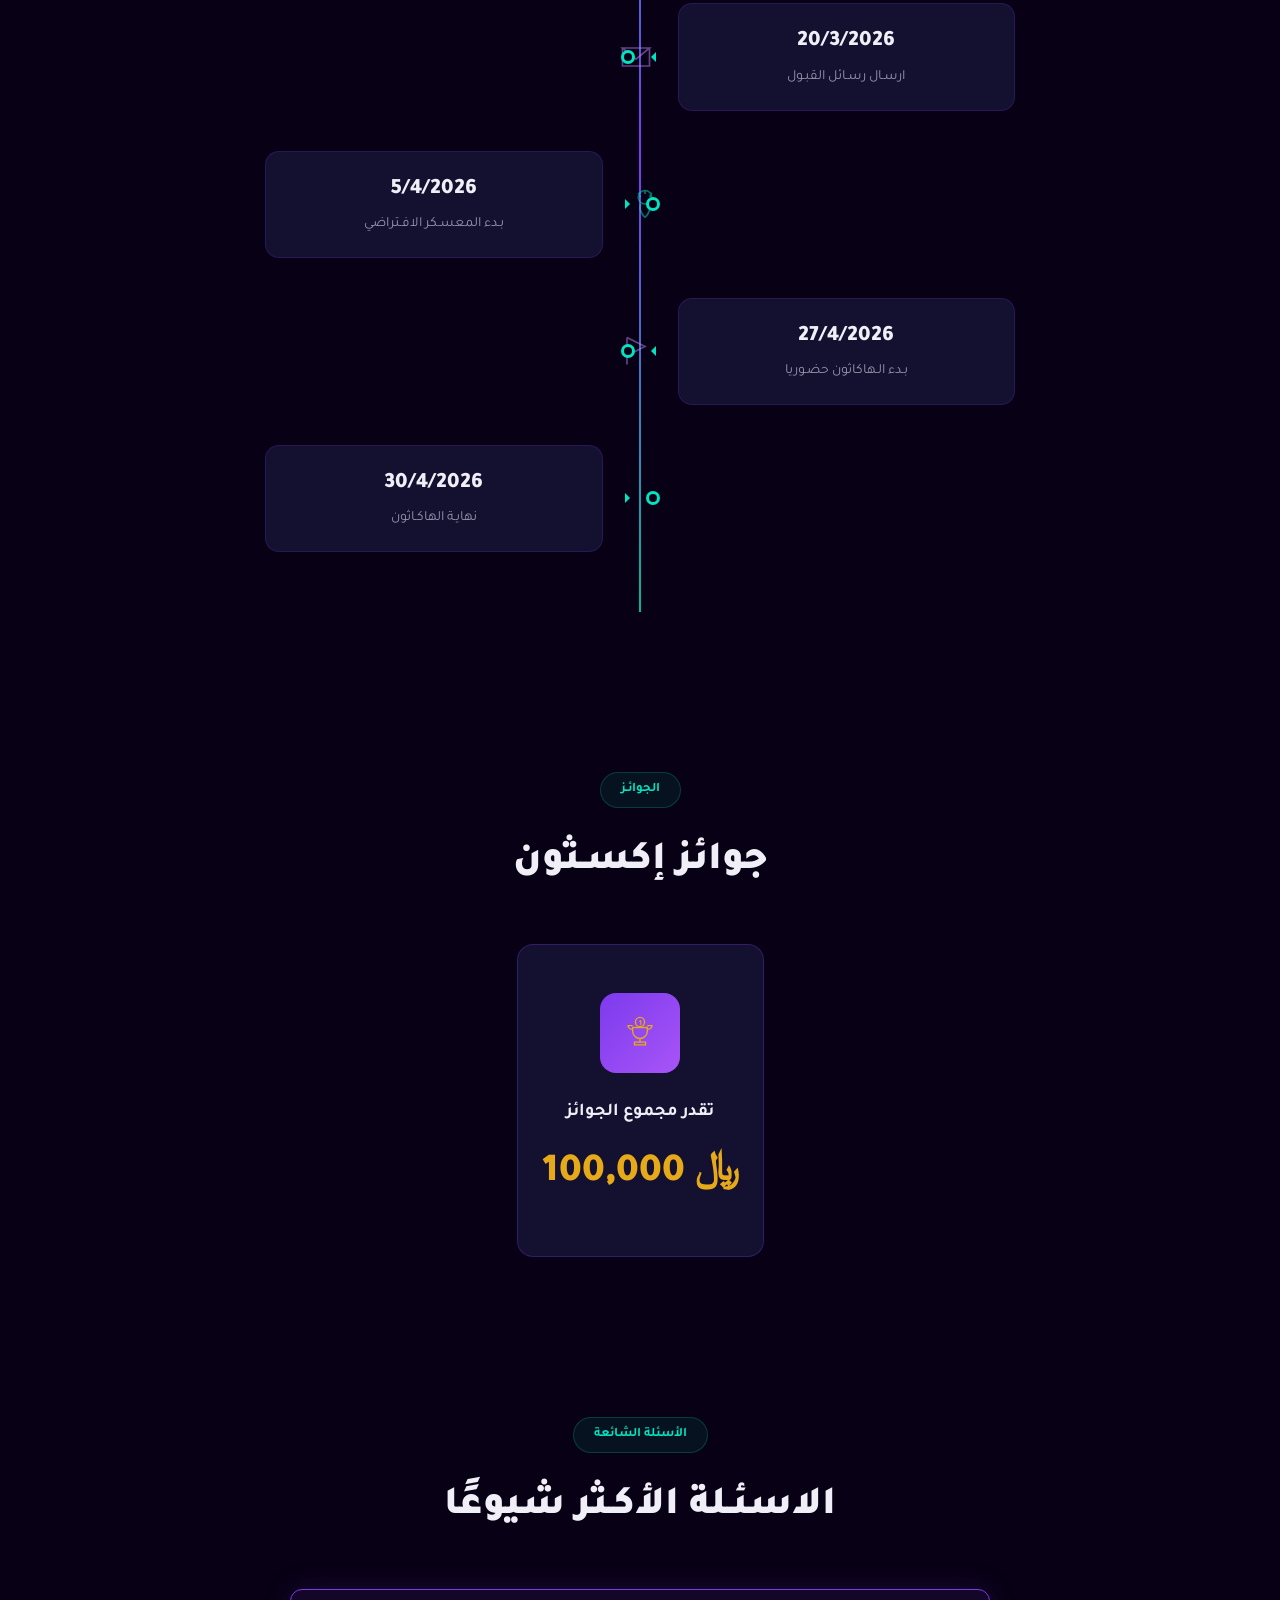
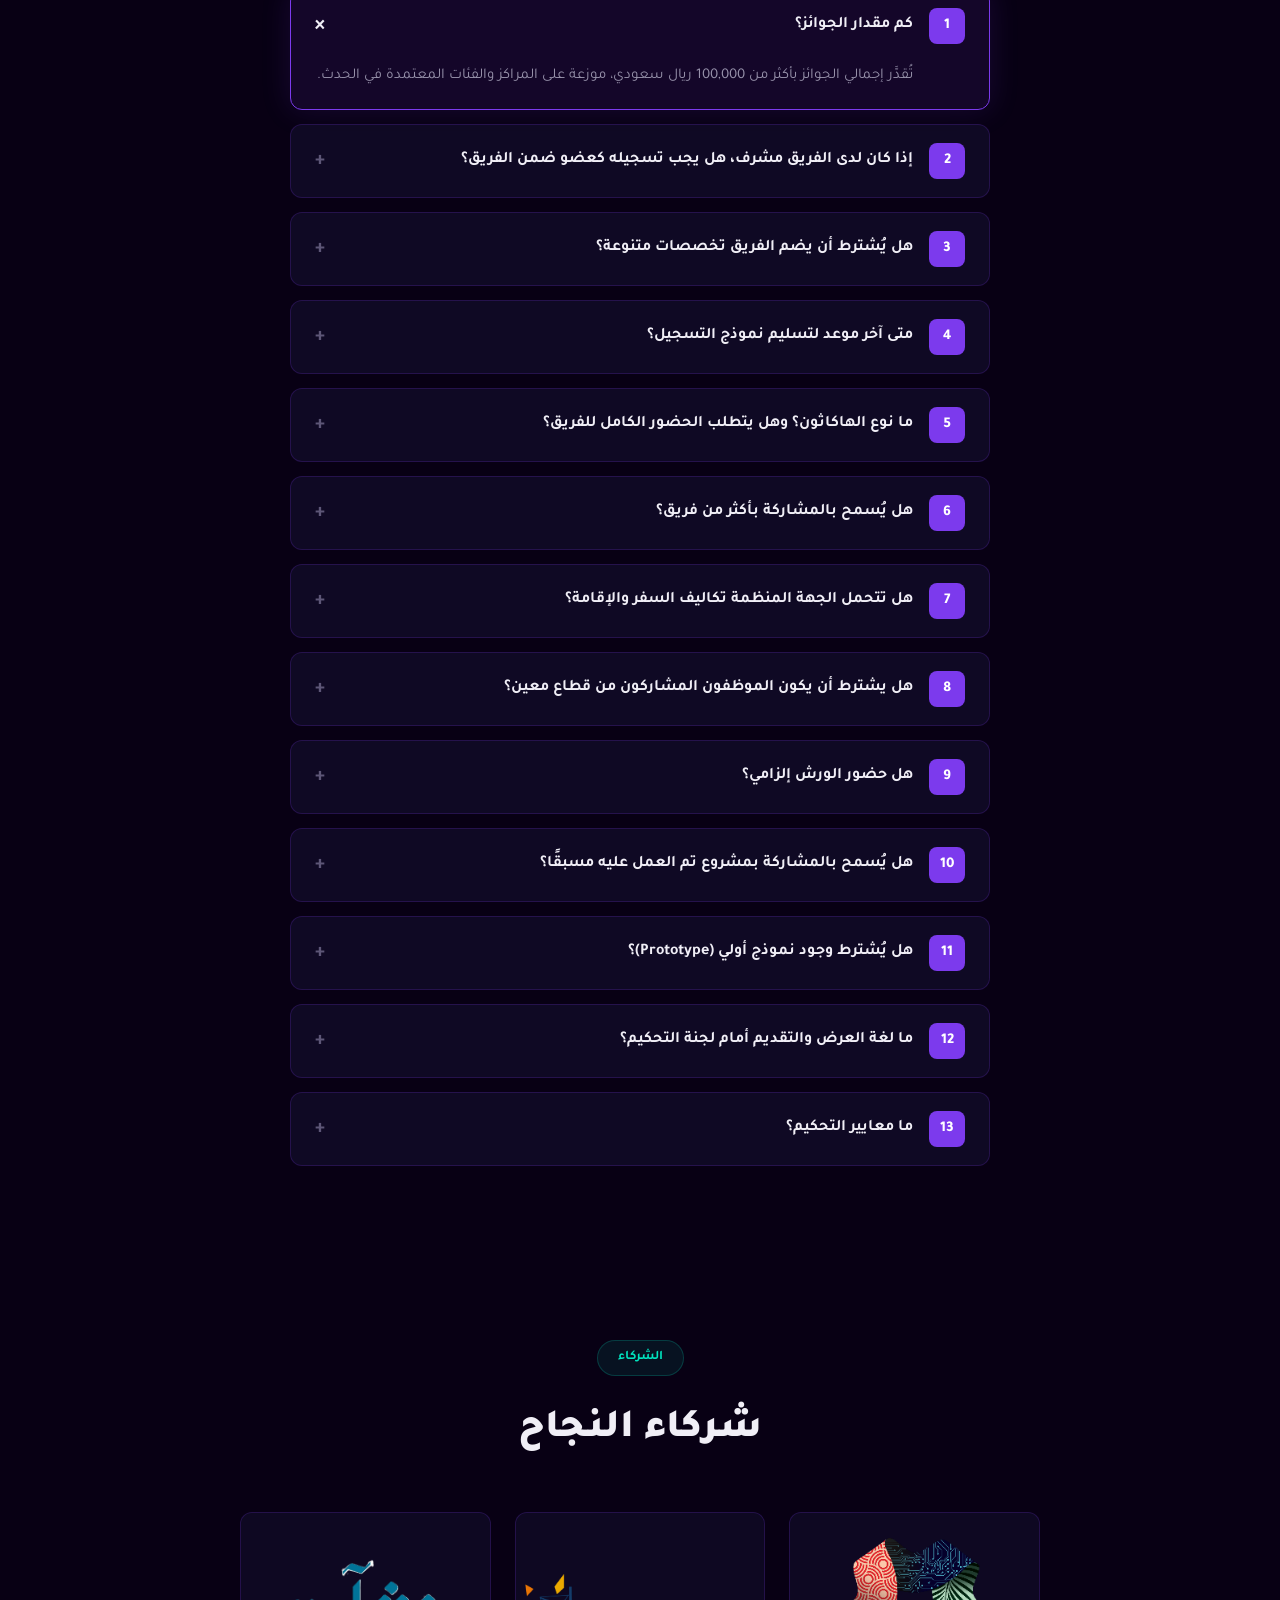
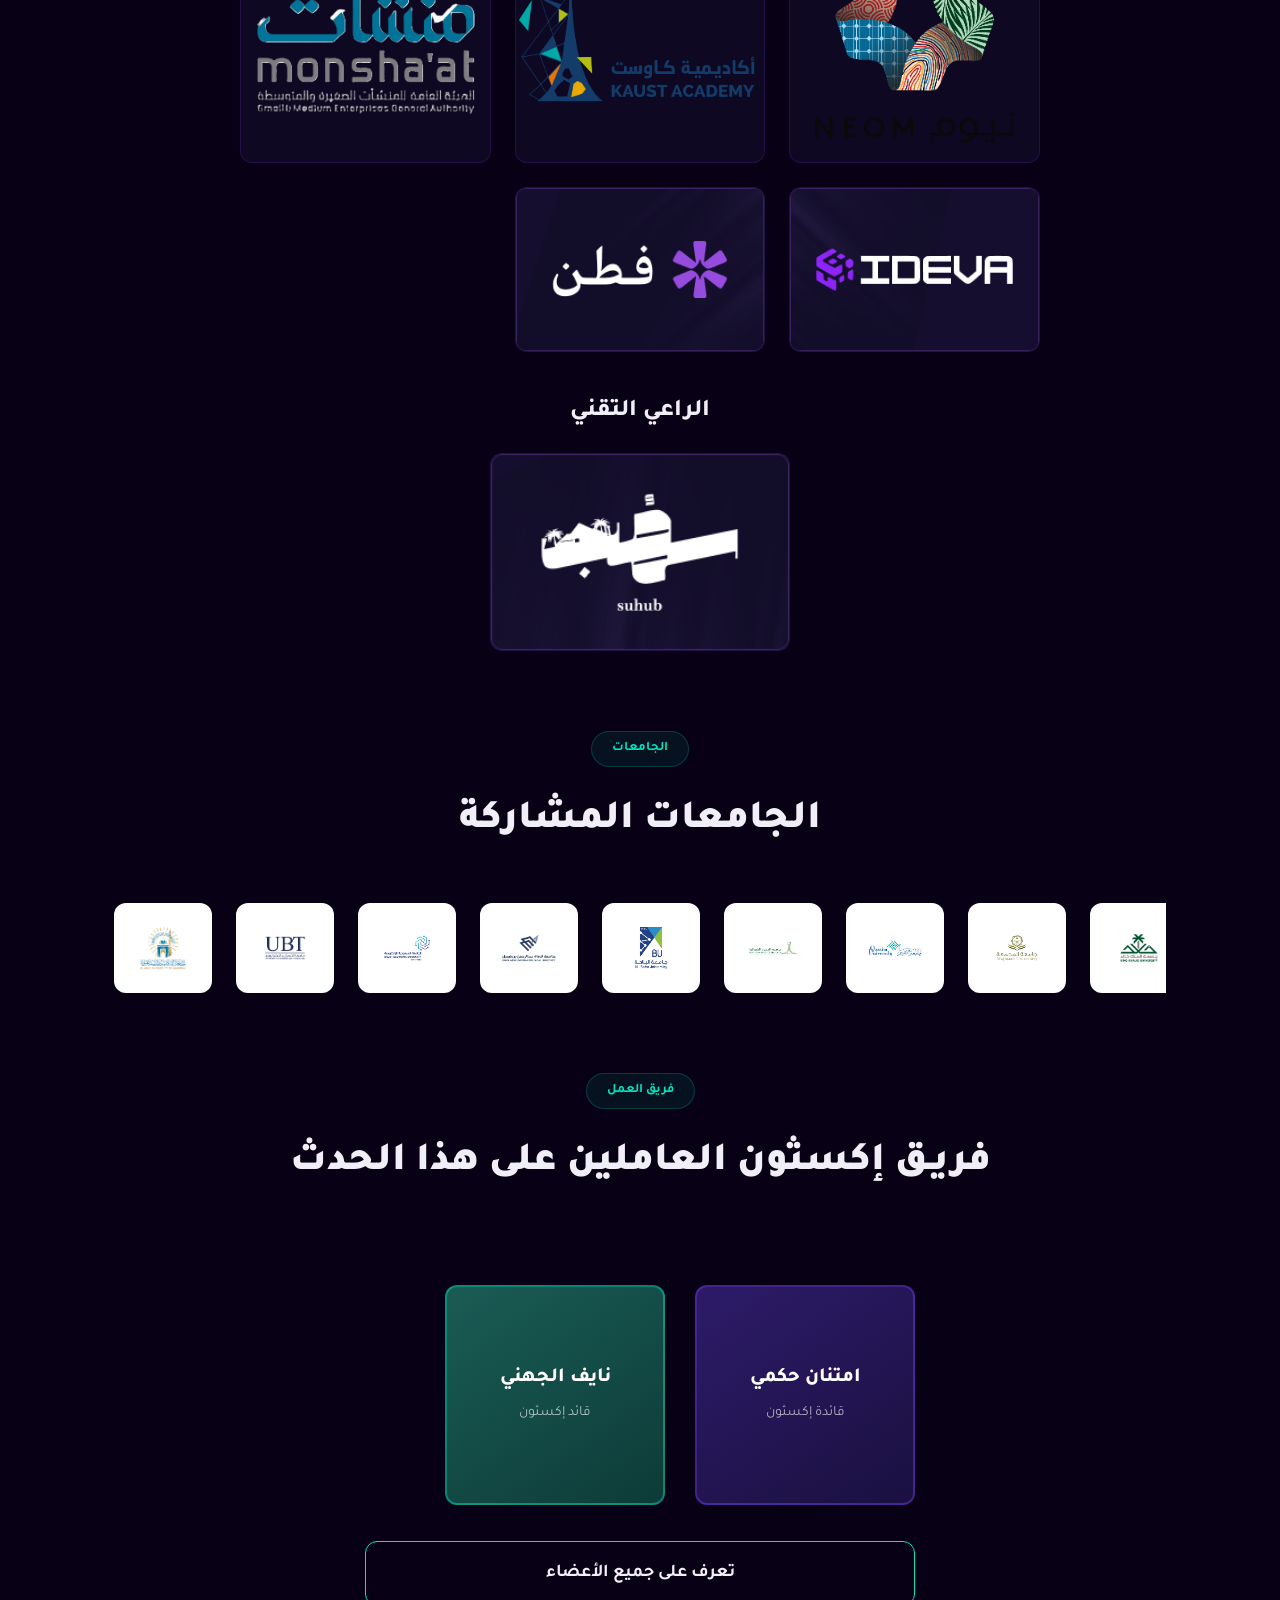
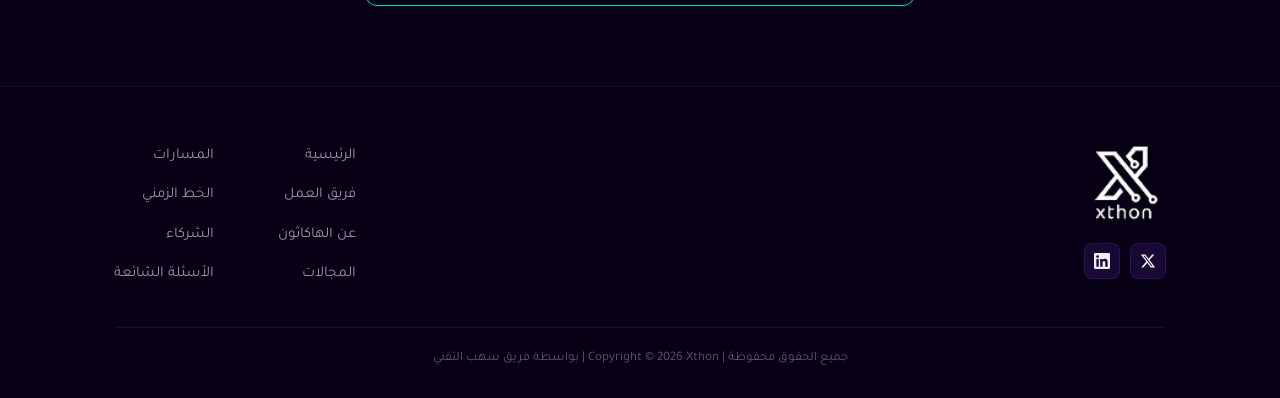
==== commit 977eee93: "Add files via upload" ====
--- a/index.html
+++ b/index.html
@@ -213,8 +213,8 @@
           <a href="https://form.jotform.com/staf802/Xthon2" class="track-btn">سجـل الآن</a>
         </div>
         <div class="track-card">
-          <h3>مسـار المعرض X-thon Junior</h3>
-          <p>هاكاثون موجّه للطلبة الموهوبين في المرحلة المتوسطة والثانوية يهدف إلى ابتكار حلول إبداعية في مجال السلامة المرورية باستخدام أدوات بسيطة مثل الورق والكرتون وربطها بتقنيات الأردوينو وذلك لتنمية مهارات التفكير التصميمي والإبداعي لدى الطلبة في بيئة تنافسية مشوّقة.</p>
+          <h3>مسـار المعرض المصاحب لحدث X-thon</h3>
+          <p>معرض الإكسثون الثاني هو المعرض المصاحب لحدث X-thon4، ويعد منصة ابتكارية لعرض المشاريع والأفكار المميزة من طلاب وطالبات الجامعات، حيث يجتمع المبتكرون لعرض حلولهم ونماذجهم الأولية أمام الزوار والجهات المهتمة بالابتكار.</p>
           <a href="https://form.jotform.com/260295356867470" class="track-btn">سجّل الآن</a>
         </div>
       </div>
@@ -343,79 +343,159 @@
     </div>
   </div>
 </section>
-
-  <section class="faq" id="faq">
+<section class="faq" id="faq"> 
     <div class="container">
-      <div class="section-header">
-        <span class="section-tag">الأسئلة الشائعة</span>
-        <h2 class="section-title">الاسئـلة الأكـثر شيوعًا</h2>
-      </div>
-      <div class="faq-list">
-        <div class="faq-item active">
-          <button class="faq-question" aria-expanded="true">
-            <span class="faq-num">1</span>
-            <span>من يمكنه المشاركـة؟</span>
-            <span class="faq-toggle">×</span>
-          </button>
-          <div class="faq-answer">
-            <p>نرحب بكل من يمتلك شغفاً بالتقنية وحل المشكلات من المبرمجين، المصممين، ورواد الأعمال.</p>
-          </div>
-        </div>
-        <div class="faq-item">
-          <button class="faq-question" aria-expanded="false">
-            <span class="faq-num">2</span>
-            <span>كم عدد أفراد الفريق المسموح به؟</span>
-            <span class="faq-toggle">+</span>
-          </button>
-          <div class="faq-answer">
-            <p>يتكون الفريق من 3 إلى 5 أعضاء. يمكنك التسجيل بشكل فردي وسنساعدك في إيجاد فريق مناسب.</p>
-          </div>
-        </div>
-        <div class="faq-item">
-          <button class="faq-question" aria-expanded="false">
-            <span class="faq-num">3</span>
-            <span>هل توجد رسوم للمشاركة؟</span>
-            <span class="faq-toggle">+</span>
-          </button>
-          <div class="faq-answer">
-            <p>لا، المشاركة مجانية بالكامل. نوفر أيضاً الوجبات والمشروبات والإنترنت طوال فترة المسابقة.</p>
-          </div>
-        </div>
-        <div class="faq-item">
-          <button class="faq-question" aria-expanded="false">
-            <span class="faq-num">4</span>
-            <span>ما هي المهارات التقنية المطلوبة؟</span>
-            <span class="faq-toggle">+</span>
-          </button>
-          <div class="faq-answer">
-            <p>نرحب بجميع المستويات. المهم هو الشغف والرغبة في التعلم والابتكار.</p>
-          </div>
-        </div>
-        <div class="faq-item">
-          <button class="faq-question" aria-expanded="false">
-            <span class="faq-num">5</span>
-            <span>كيف يتم تقييم المشاريع؟</span>
-            <span class="faq-toggle">+</span>
-          </button>
-          <div class="faq-answer">
-            <p>يتم تقييم المشاريع بناءً على الابتكار، الجودة التقنية، التأثير والفائدة، وجودة العرض التقديمي.</p>
-          </div>
-        </div>
-      </div>
-      <div class="faq-decoration faq-deco-1">
-        <svg viewBox="0 0 24 24" fill="currentColor"><polygon points="12,2 22,22 2,22"/></svg>
-      </div>
-      <div class="faq-decoration faq-deco-2">
-        <svg viewBox="0 0 24 24" fill="currentColor"><polygon points="12,22 2,2 22,2"/></svg>
-      </div>
-      <div class="faq-decoration faq-deco-3">
-        <svg viewBox="0 0 24 24" fill="currentColor"><polygon points="12,2 22,22 2,22"/></svg>
-      </div>
-      <div class="faq-decoration faq-deco-4">
-        <svg viewBox="0 0 24 24" fill="currentColor"><polygon points="12,22 2,2 22,2"/></svg>
-      </div>
-    </div>
-  </section>
+     <div class="section-header">
+     <span class="section-tag">الأسئلة الشائعة</span>
+     <h2 class="section-title">الاسئـلة الأكـثر شيوعًا</h2> </div>
+ <div class="faq-list">
+
+  <div class="faq-item active">
+    <button class="faq-question" aria-expanded="true">
+      <span class="faq-num">1</span>
+      <span>كم مقدار الجوائز؟</span>
+      <span class="faq-toggle">×</span>
+    </button>
+    <div class="faq-answer">
+      <p>تُقدَّر إجمالي الجوائز بأكثر من 100,000 ريال سعودي، موزعة على المراكز والفئات المعتمدة في الحدث.</p>
+    </div>
+  </div>
+
+  <div class="faq-item">
+    <button class="faq-question" aria-expanded="false">
+      <span class="faq-num">2</span>
+      <span>إذا كان لدى الفريق مشرف، هل يجب تسجيله كعضو ضمن الفريق؟</span>
+      <span class="faq-toggle">+</span>
+    </button>
+    <div class="faq-answer">
+      <p>في حال تواجد المشرف خلال أيام الحدث، يُعد جزءًا من الفريق ويجب تسجيله ضمن الأعضاء أثناء عملية التسجيل.</p>
+    </div>
+  </div>
+
+  <div class="faq-item">
+    <button class="faq-question" aria-expanded="false">
+      <span class="faq-num">3</span>
+      <span>هل يُشترط أن يضم الفريق تخصصات متنوعة؟</span>
+      <span class="faq-toggle">+</span>
+    </button>
+    <div class="faq-answer">
+      <p>المقصود بالتنوع هو تنوع الخبرات والمهارات التي تسهم في نجاح المشروع، ولا يُشترط أن يكون أعضاء الفريق من تخصصات أكاديمية مختلفة.</p>
+    </div>
+  </div>
+
+  <div class="faq-item">
+    <button class="faq-question" aria-expanded="false">
+      <span class="faq-num">4</span>
+      <span>متى آخر موعد لتسليم نموذج التسجيل؟</span>
+      <span class="faq-toggle">+</span>
+    </button>
+    <div class="faq-answer">
+      <p>آخر موعد لاستلام طلبات التسجيل هو 28 / 2 / 2026م.</p>
+    </div>
+  </div>
+
+  <div class="faq-item">
+    <button class="faq-question" aria-expanded="false">
+      <span class="faq-num">5</span>
+      <span>ما نوع الهاكاثون؟ وهل يتطلب الحضور الكامل للفريق؟</span>
+      <span class="faq-toggle">+</span>
+    </button>
+    <div class="faq-answer">
+      <p>الهاكاثون حضوري، ويشترط تواجد جميع أعضاء الفريق طوال مدة الحدث، ويُستثنى من ذلك الظروف الخاصة مع إشعار الجهة المنظمة مسبقًا.</p>
+    </div>
+  </div>
+
+  <div class="faq-item">
+    <button class="faq-question" aria-expanded="false">
+      <span class="faq-num">6</span>
+      <span>هل يُسمح بالمشاركة بأكثر من فريق؟</span>
+      <span class="faq-toggle">+</span>
+    </button>
+    <div class="faq-answer">
+      <p>لا يُسمح بالمشاركة إلا بمشروع واحد فقط لكل فريق.</p>
+    </div>
+  </div>
+
+  <div class="faq-item">
+    <button class="faq-question" aria-expanded="false">
+      <span class="faq-num">7</span>
+      <span>هل تتحمل الجهة المنظمة تكاليف السفر والإقامة؟</span>
+      <span class="faq-toggle">+</span>
+    </button>
+    <div class="faq-answer">
+      <p>يتحمل المشاركون كافة تكاليف السفر والإقامة على حسابهم الشخصي أو عبر الجهة التي يمثلونها.</p>
+    </div>
+  </div>
+
+  <div class="faq-item">
+    <button class="faq-question" aria-expanded="false">
+      <span class="faq-num">8</span>
+      <span>هل يشترط أن يكون الموظفون المشاركون من قطاع معين؟</span>
+      <span class="faq-toggle">+</span>
+    </button>
+    <div class="faq-answer">
+      <p>يشمل الحدث الموظفين من القطاعين العام والخاص، مع ضرورة وجود طالب أو طالبة واحدة على الأقل ضمن الفريق، ولا يُسمح بمشاركة الموظفين دون وجود طلاب.</p>
+    </div>
+  </div>
+
+  <div class="faq-item">
+    <button class="faq-question" aria-expanded="false">
+      <span class="faq-num">9</span>
+      <span>هل حضور الورش إلزامي؟</span>
+      <span class="faq-toggle">+</span>
+    </button>
+    <div class="faq-answer">
+      <p>ستُقام الورش عن بُعد، وسيتم التنسيق بشأن تفاصيلها وإشعار الفرق المقبولة قبل انطلاق الحدث.</p>
+    </div>
+  </div>
+
+  <div class="faq-item">
+    <button class="faq-question" aria-expanded="false">
+      <span class="faq-num">10</span>
+      <span>هل يُسمح بالمشاركة بمشروع تم العمل عليه مسبقًا؟</span>
+      <span class="faq-toggle">+</span>
+    </button>
+    <div class="faq-answer">
+      <p>نعم، لا مانع من المشاركة بمشروع تم العمل عليه سابقًا، بشرط أن يكون ضمن مجالات الهاكاثون المحددة لهذه النسخة.</p>
+    </div>
+  </div>
+
+  <div class="faq-item">
+    <button class="faq-question" aria-expanded="false">
+      <span class="faq-num">11</span>
+      <span>هل يُشترط وجود نموذج أولي (Prototype)؟</span>
+      <span class="faq-toggle">+</span>
+    </button>
+    <div class="faq-answer">
+      <p>نعم، وجود نموذج أولي يعمل بشكل كامل شرط أساسي للمشاركة في الحدث، ويُعد من معايير التقييم الجوهرية.</p>
+    </div>
+  </div>
+
+  <div class="faq-item">
+    <button class="faq-question" aria-expanded="false">
+      <span class="faq-num">12</span>
+      <span>ما لغة العرض والتقديم أمام لجنة التحكيم؟</span>
+      <span class="faq-toggle">+</span>
+    </button>
+    <div class="faq-answer">
+      <p>سيكون العرض التقديمي (الشرائح) باللغة الإنجليزية، أما التقديم الشفهي فيمكن أن يكون بالعربية أو الإنجليزية حسب اختيار الفريق، ولن يؤثر ذلك على التقييم.</p>
+    </div>
+  </div>
+
+  <div class="faq-item">
+    <button class="faq-question" aria-expanded="false">
+      <span class="faq-num">13</span>
+      <span>ما معايير التحكيم؟</span>
+      <span class="faq-toggle">+</span>
+    </button>
+    <div class="faq-answer">
+      <p>تعتمد عملية التحكيم على خمسة معايير رئيسية: أهمية التحدي، أصالة الفكرة والابتكار، تنفيذ الفكرة، نموذج العمل والاستدامة، وجودة العرض التقديمي، ويتفرع منها 11 بندًا فرعيًا لضمان دقة التقييم وعدالته.</p>
+    </div>
+  </div>
+
+</div>
+    </div>
+</section>
 
   <section class="partners" id="partners">
     <div class="container">
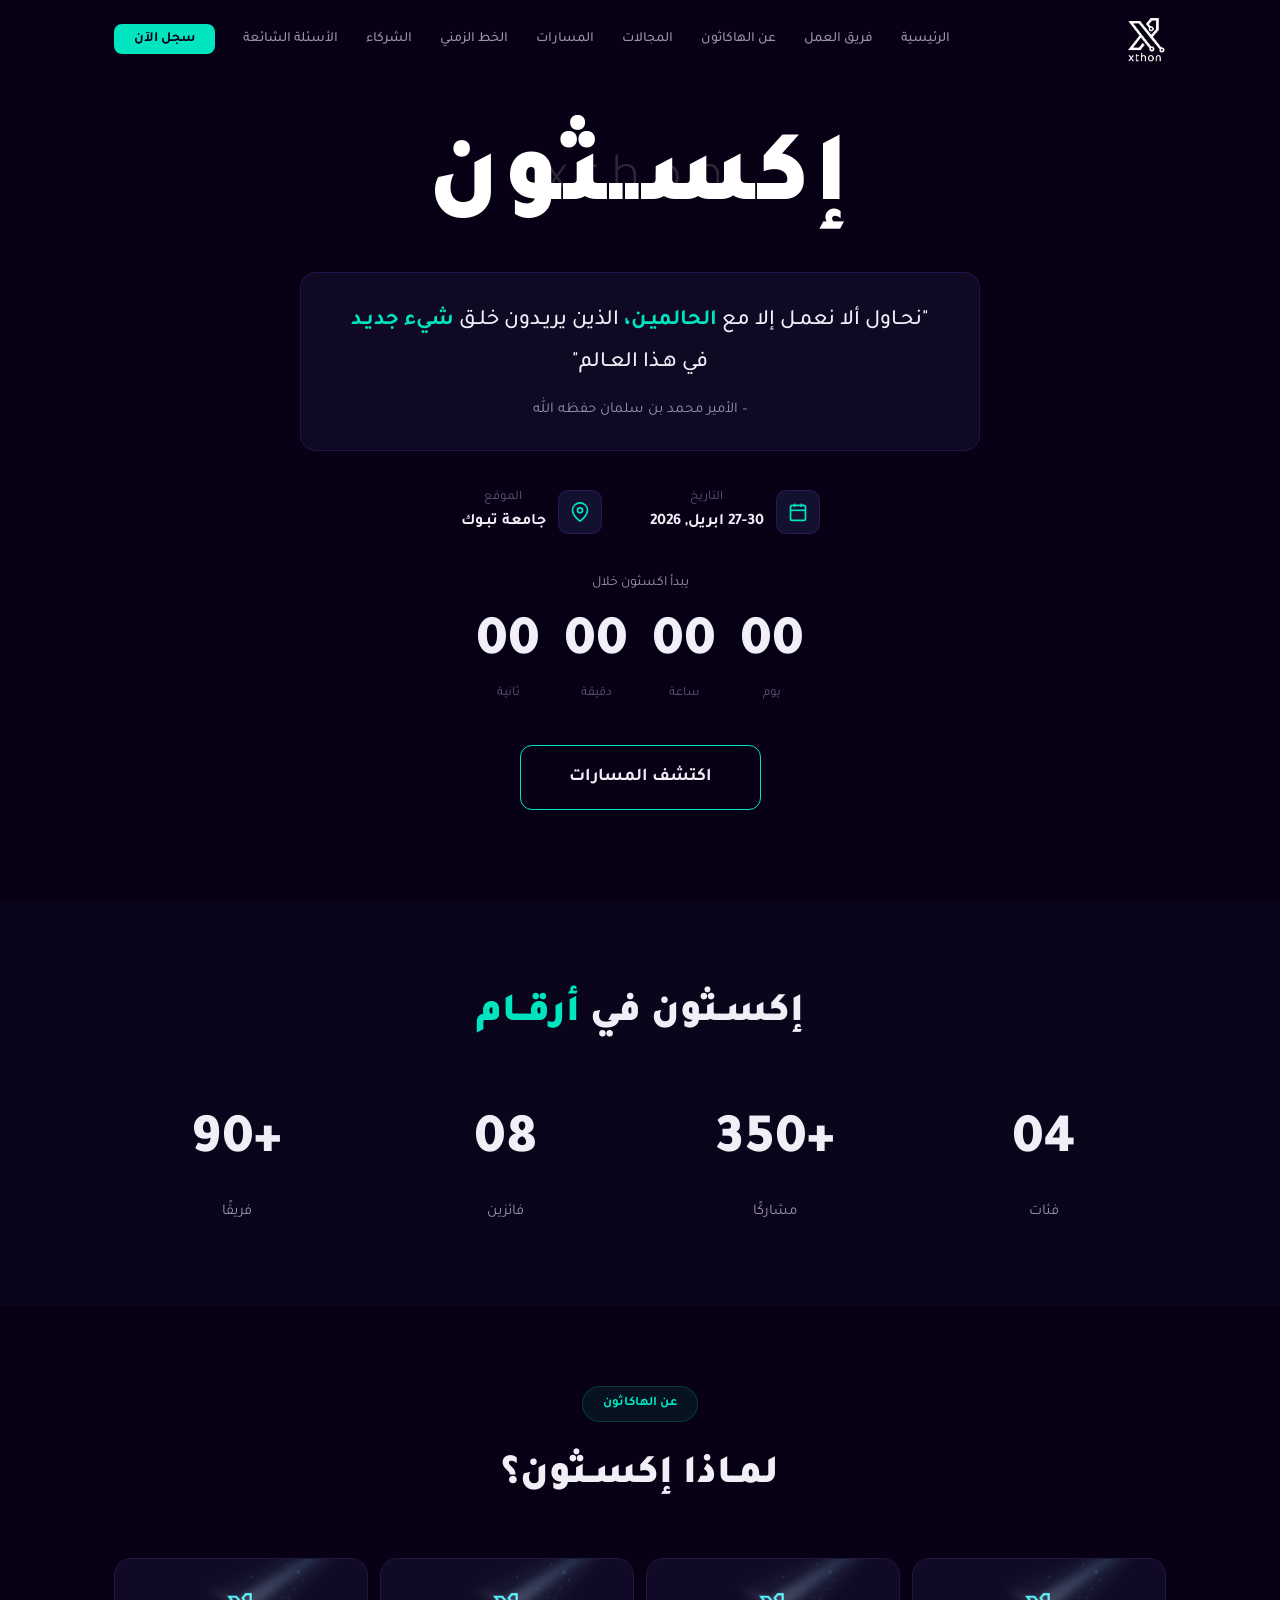
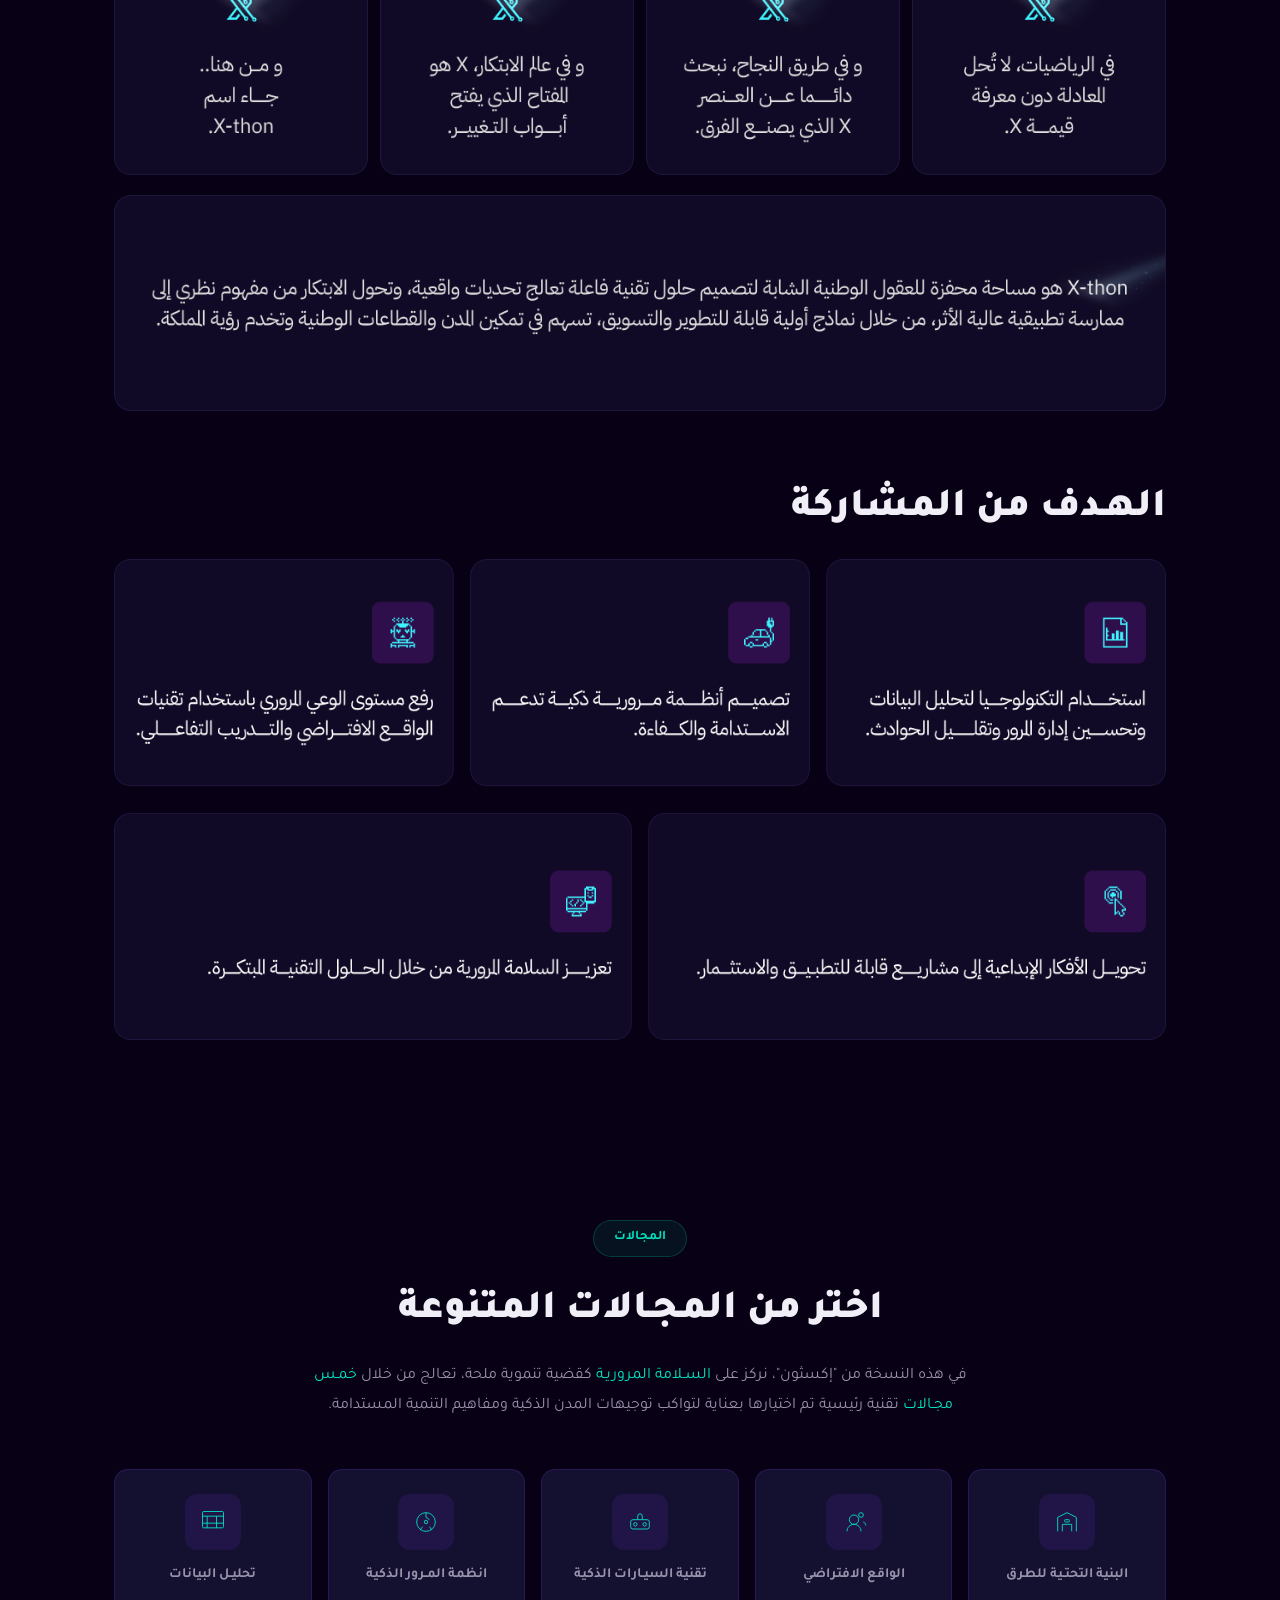
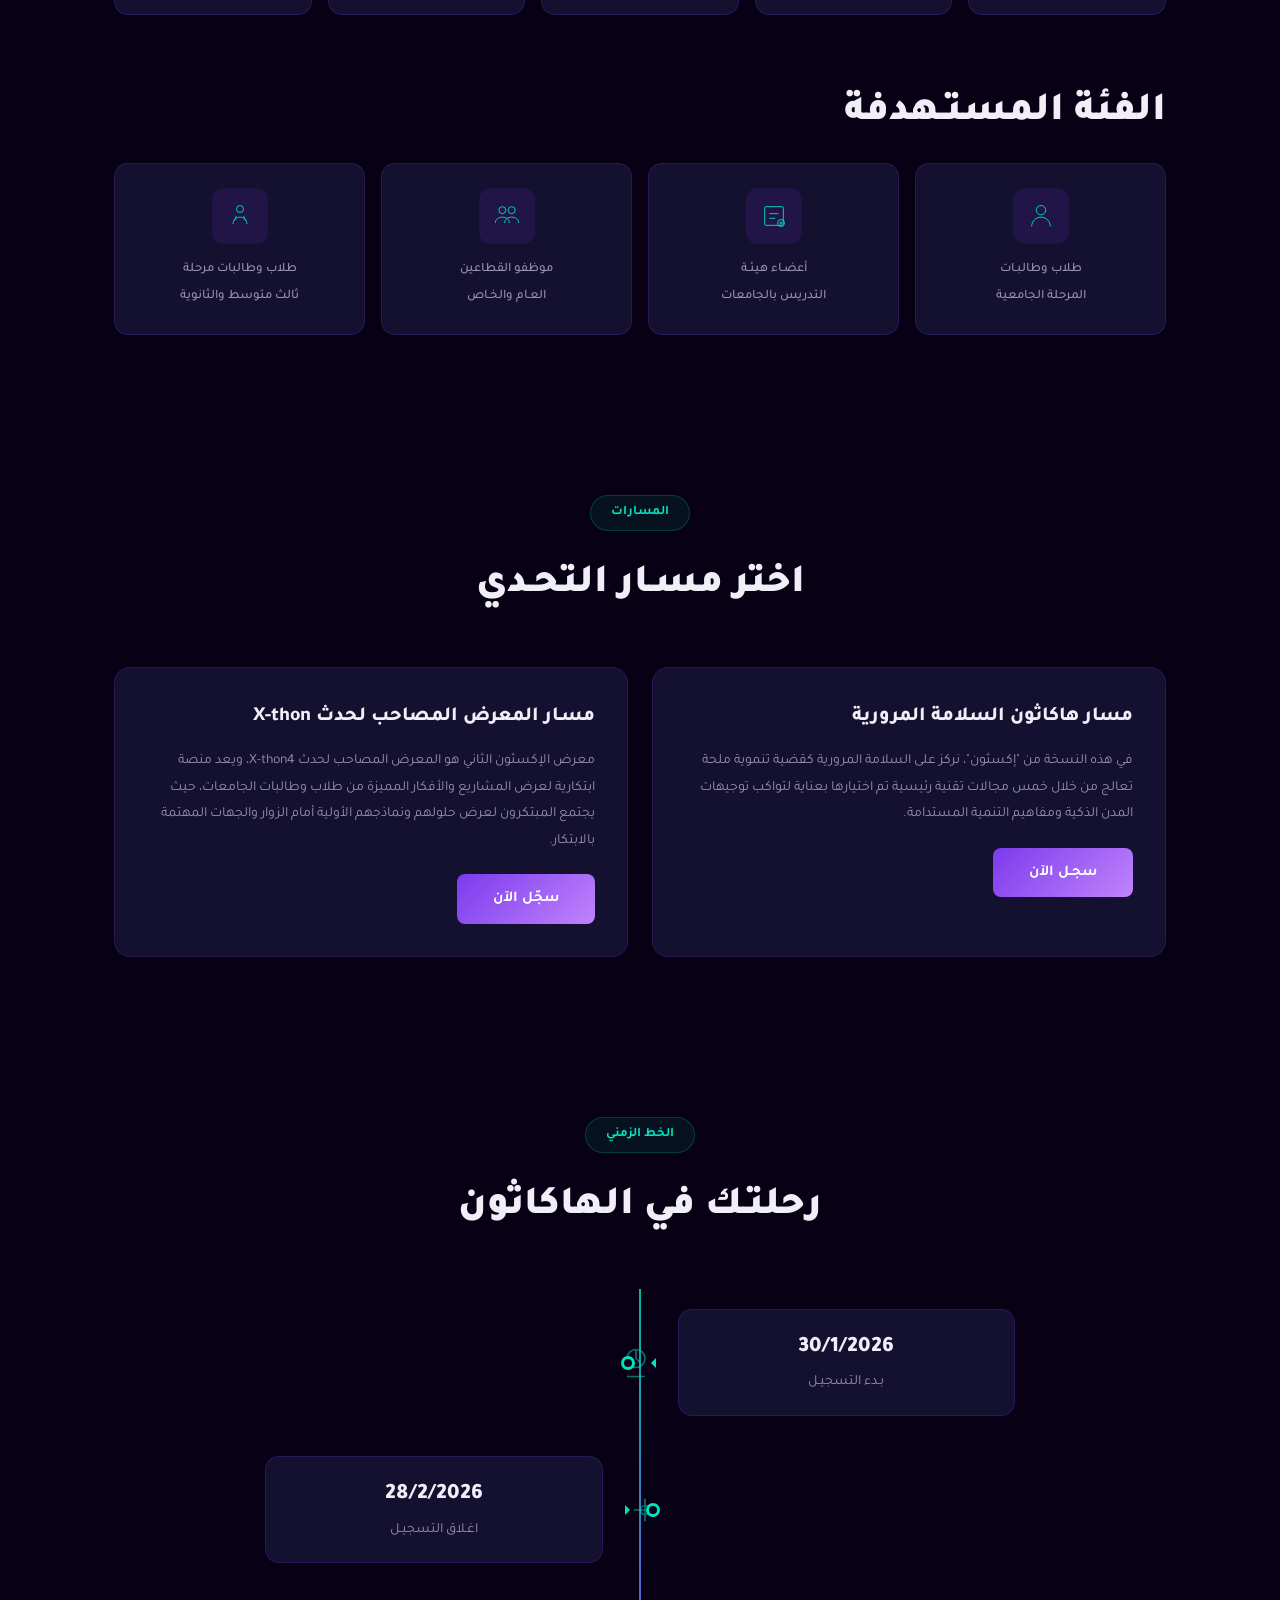
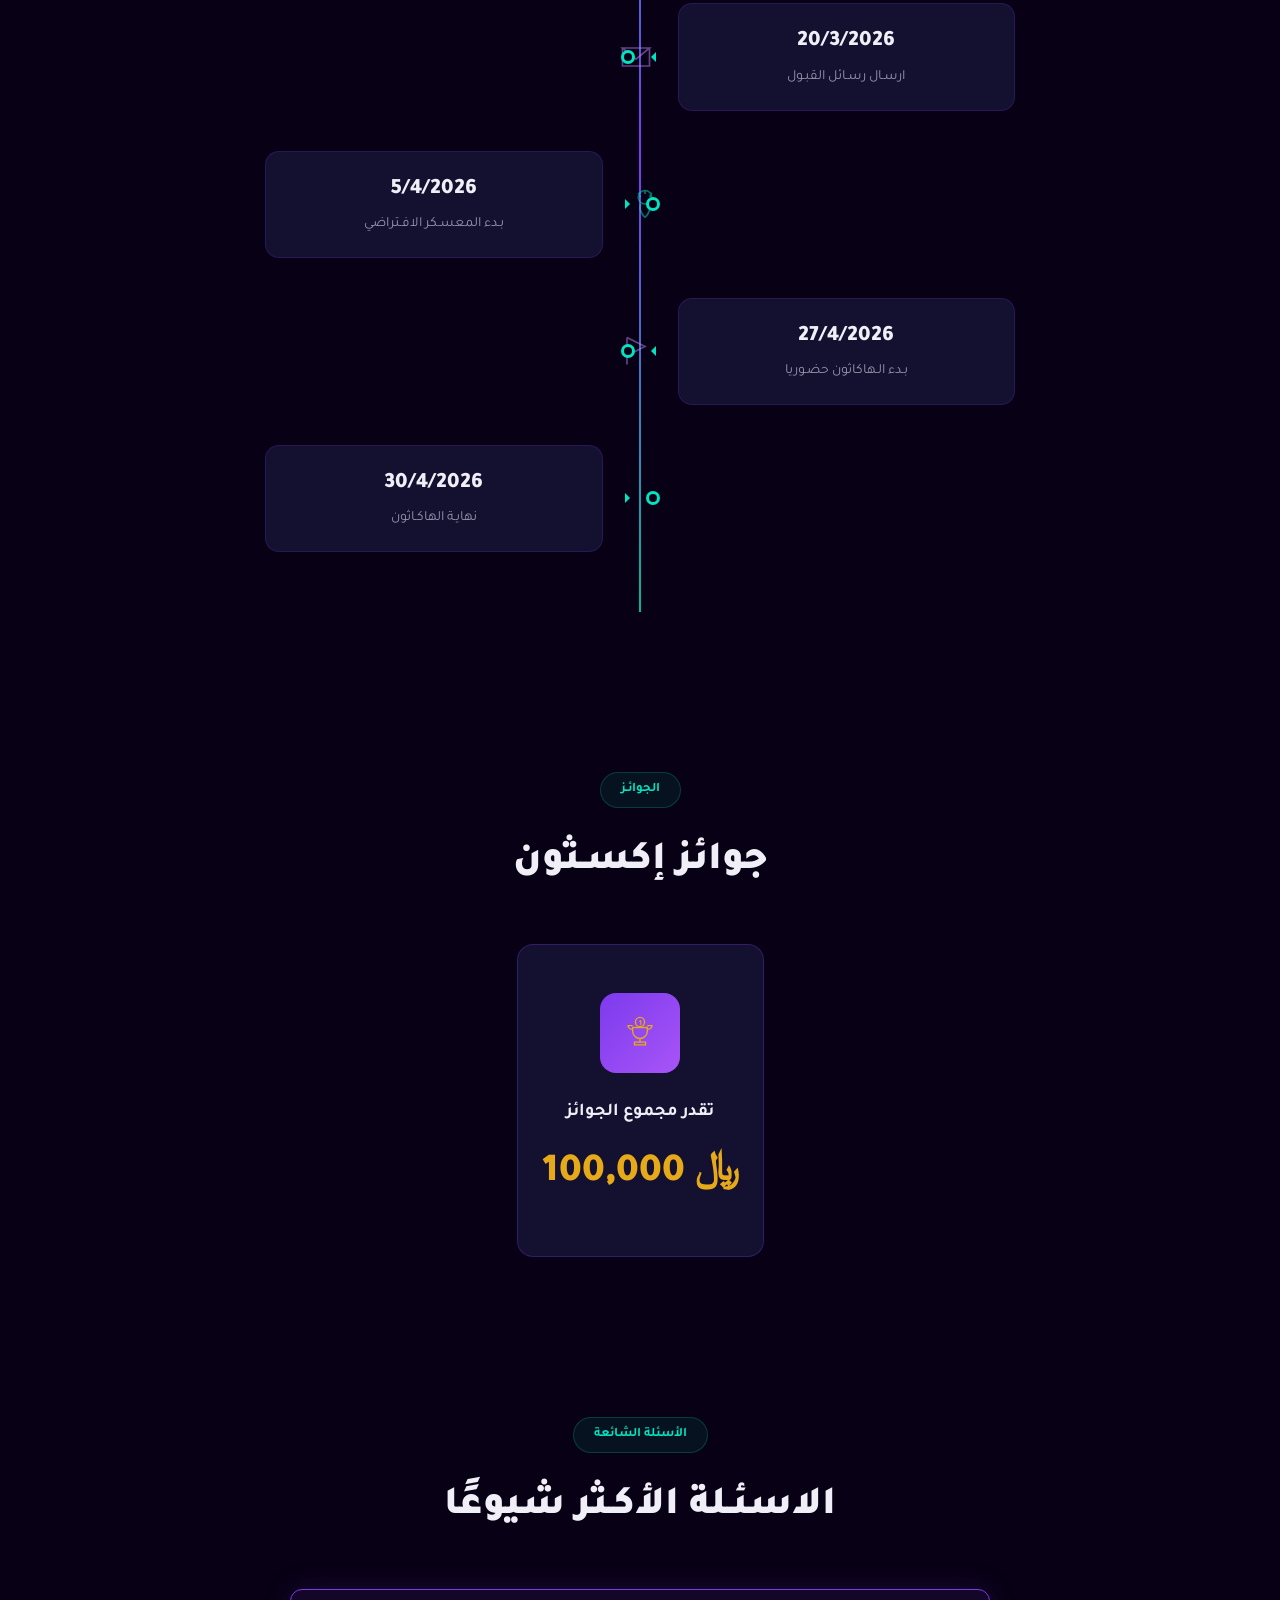
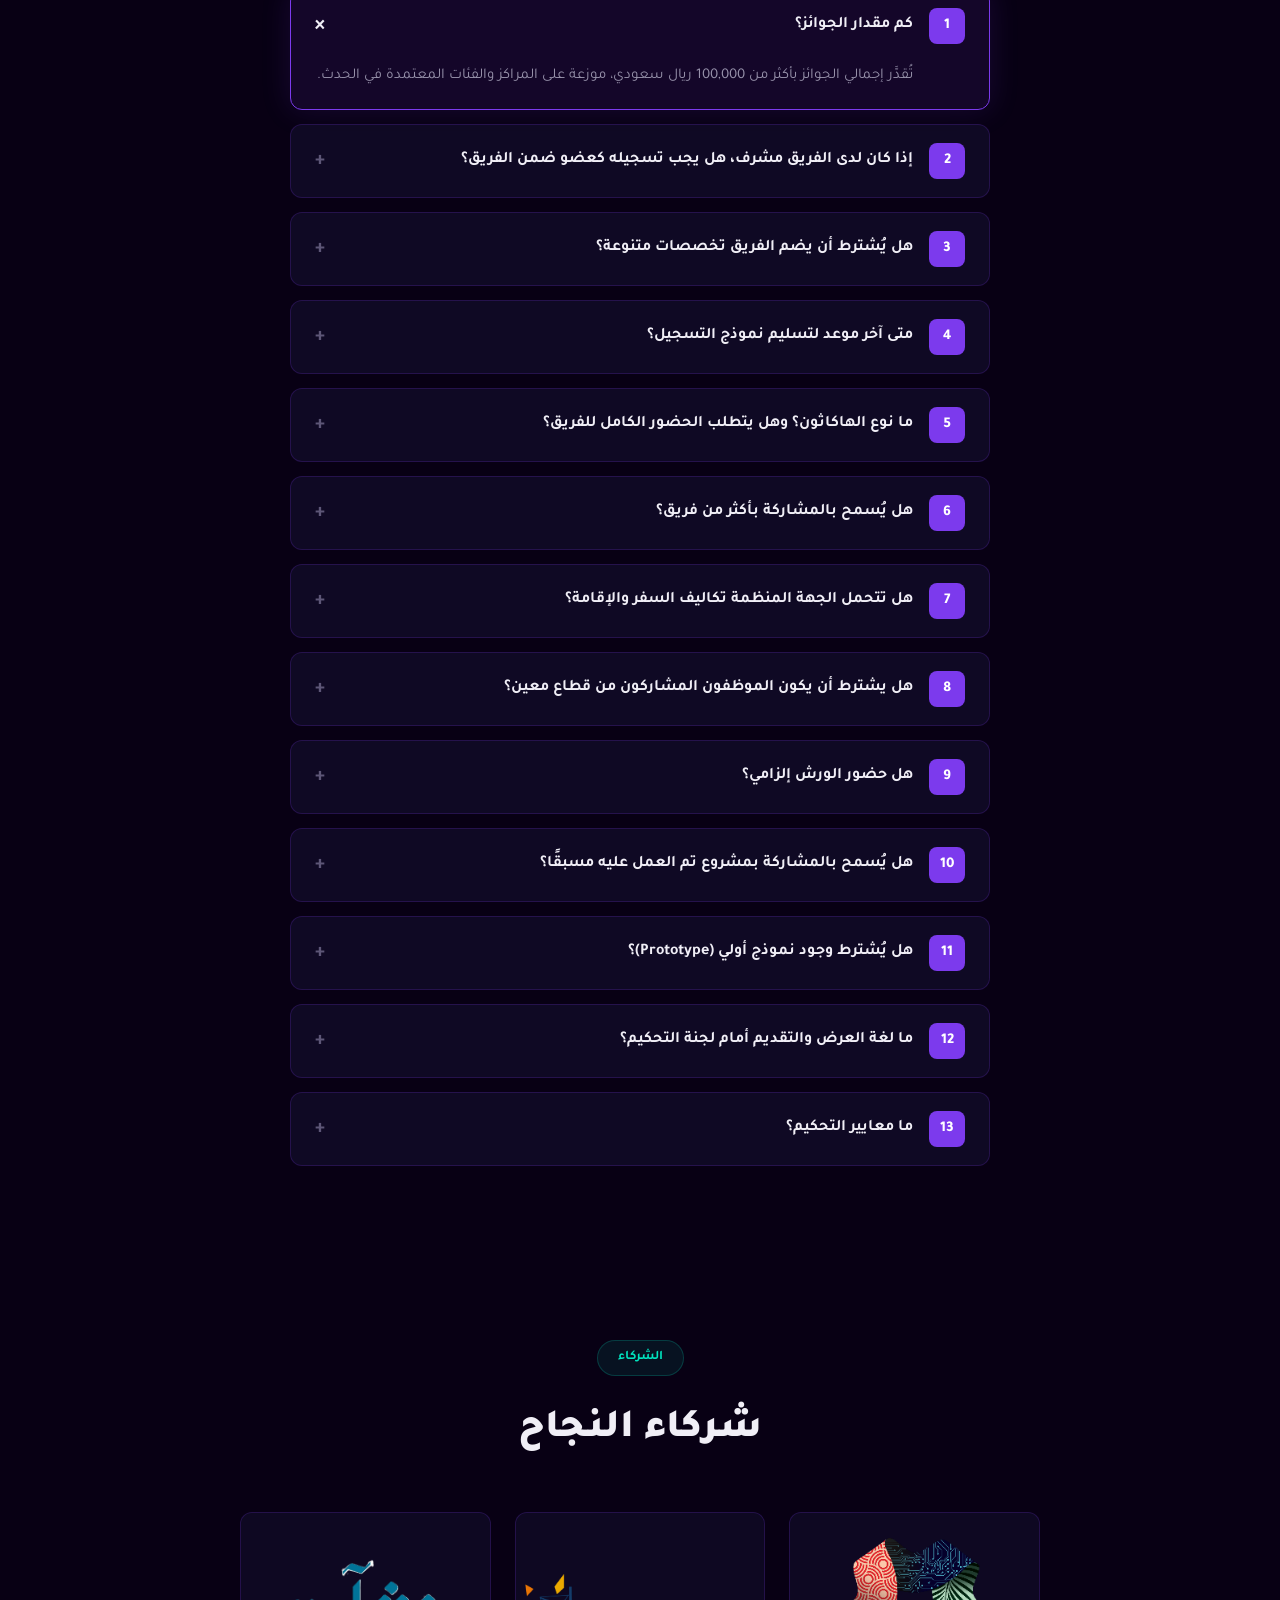
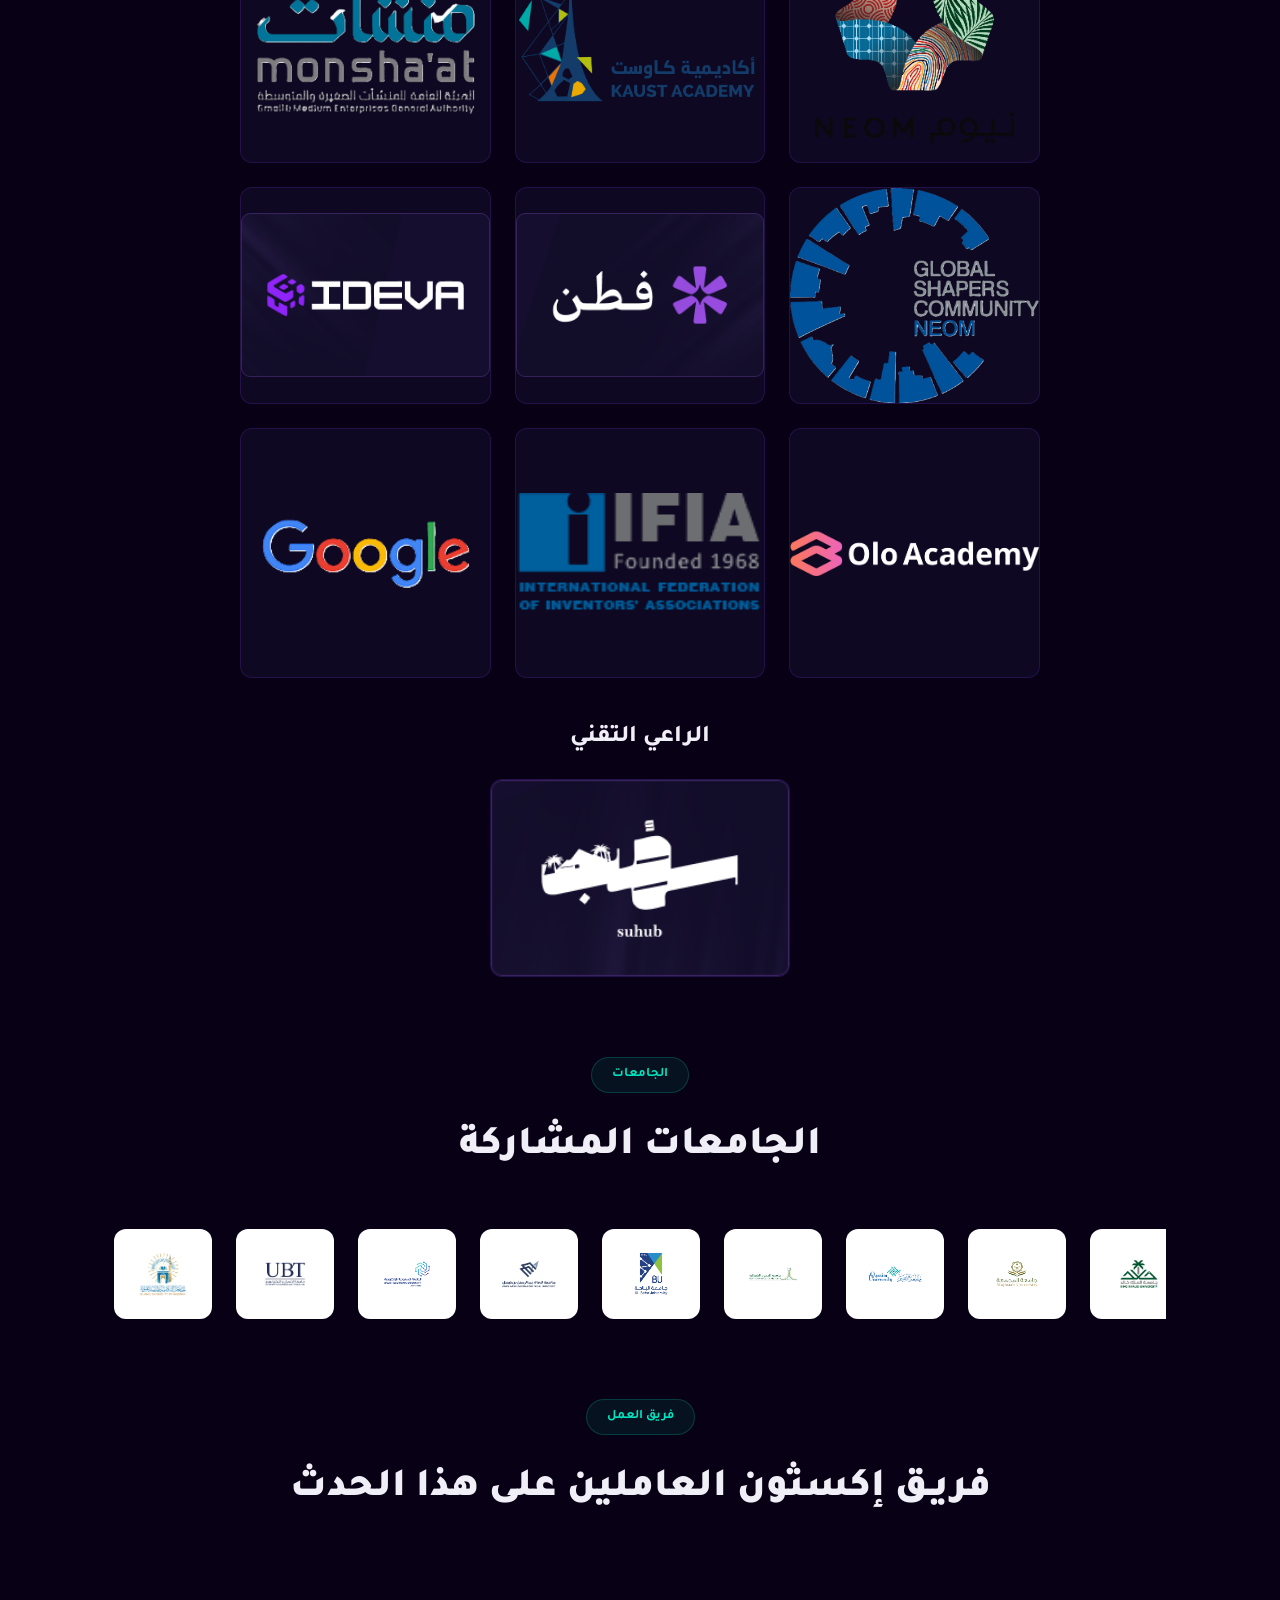
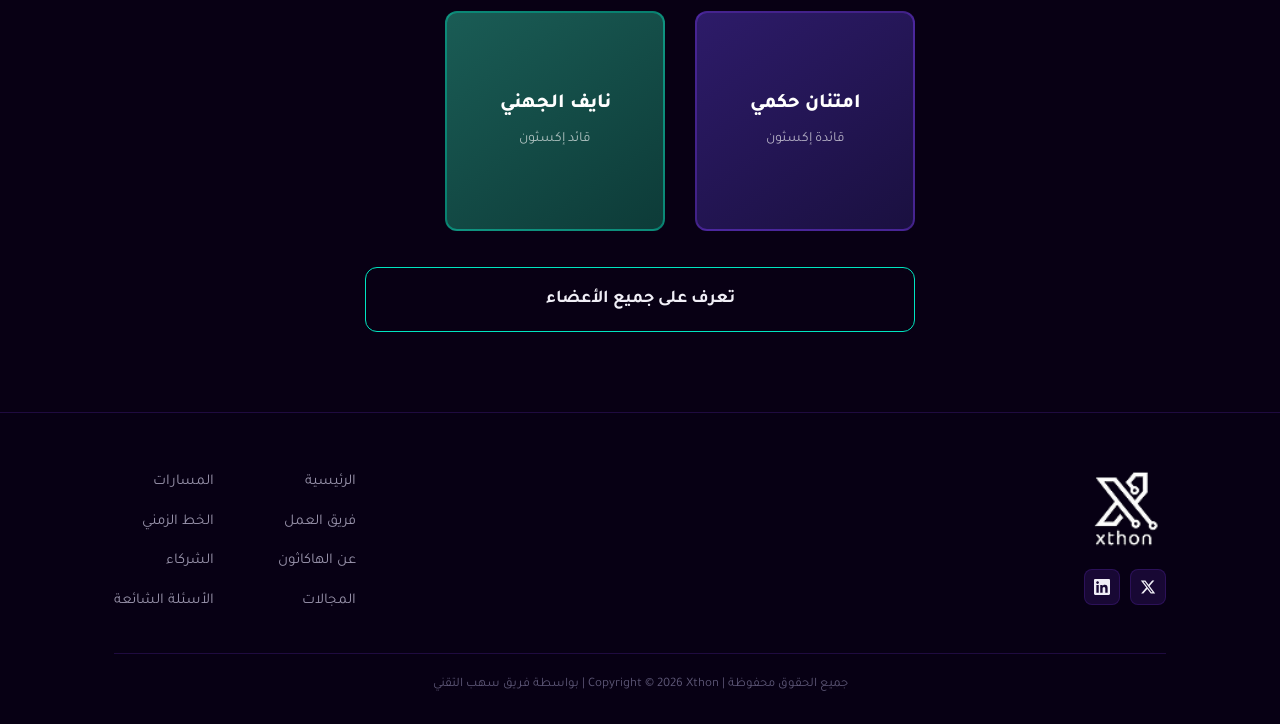
==== commit a374d628: "Add files via upload" ====
--- a/index.html
+++ b/index.html
@@ -100,7 +100,7 @@
           <span class="stat-label">فئات</span>
         </div>
         <div class="stat-item">
-          <span class="stat-value">280</span>
+          <span class="stat-value">+350</span>
           <span class="stat-label">مشاركًا</span>
         </div>
         <div class="stat-item">
@@ -108,7 +108,7 @@
           <span class="stat-label">فائزين</span>
         </div>
         <div class="stat-item">
-          <span class="stat-value">80</span>
+          <span class="stat-value">+90</span>
           <span class="stat-label">فريقًا</span>
         </div>
       </div>
@@ -521,12 +521,32 @@
         </div>
         <div class="partner-card">
           <div class="partner-logo">
+            <img src="global.png" alt="IDEVA">
+          </div>
+        </div>
+         <div class="partner-card">
+          <div class="partner-logo">
+            <img src="شركاء النجاح.png" alt="IDEVA">
+          </div>
+        </div>
+        <div class="partner-card">
+          <div class="partner-logo">
             <img src="شركاء النجاح (2).png" alt="IDEVA">
           </div>
         </div>
-         <div class="partner-card">
-          <div class="partner-logo">
-            <img src="شركاء النجاح.png" alt="IDEVA">
+          <div class="partner-card">
+          <div class="partner-logo">
+            <img src="Olo Creative Hub (23).png" alt="IDEVA">
+          </div>
+        </div>
+          <div class="partner-card">
+          <div class="partner-logo">
+            <img src="ifia.png" alt="IDEVA">
+          </div>
+        </div>
+        <div class="partner-card">
+          <div class="partner-logo">
+            <img src="قوقل.png" alt="IDEVA">
           </div>
         </div>
       </div>
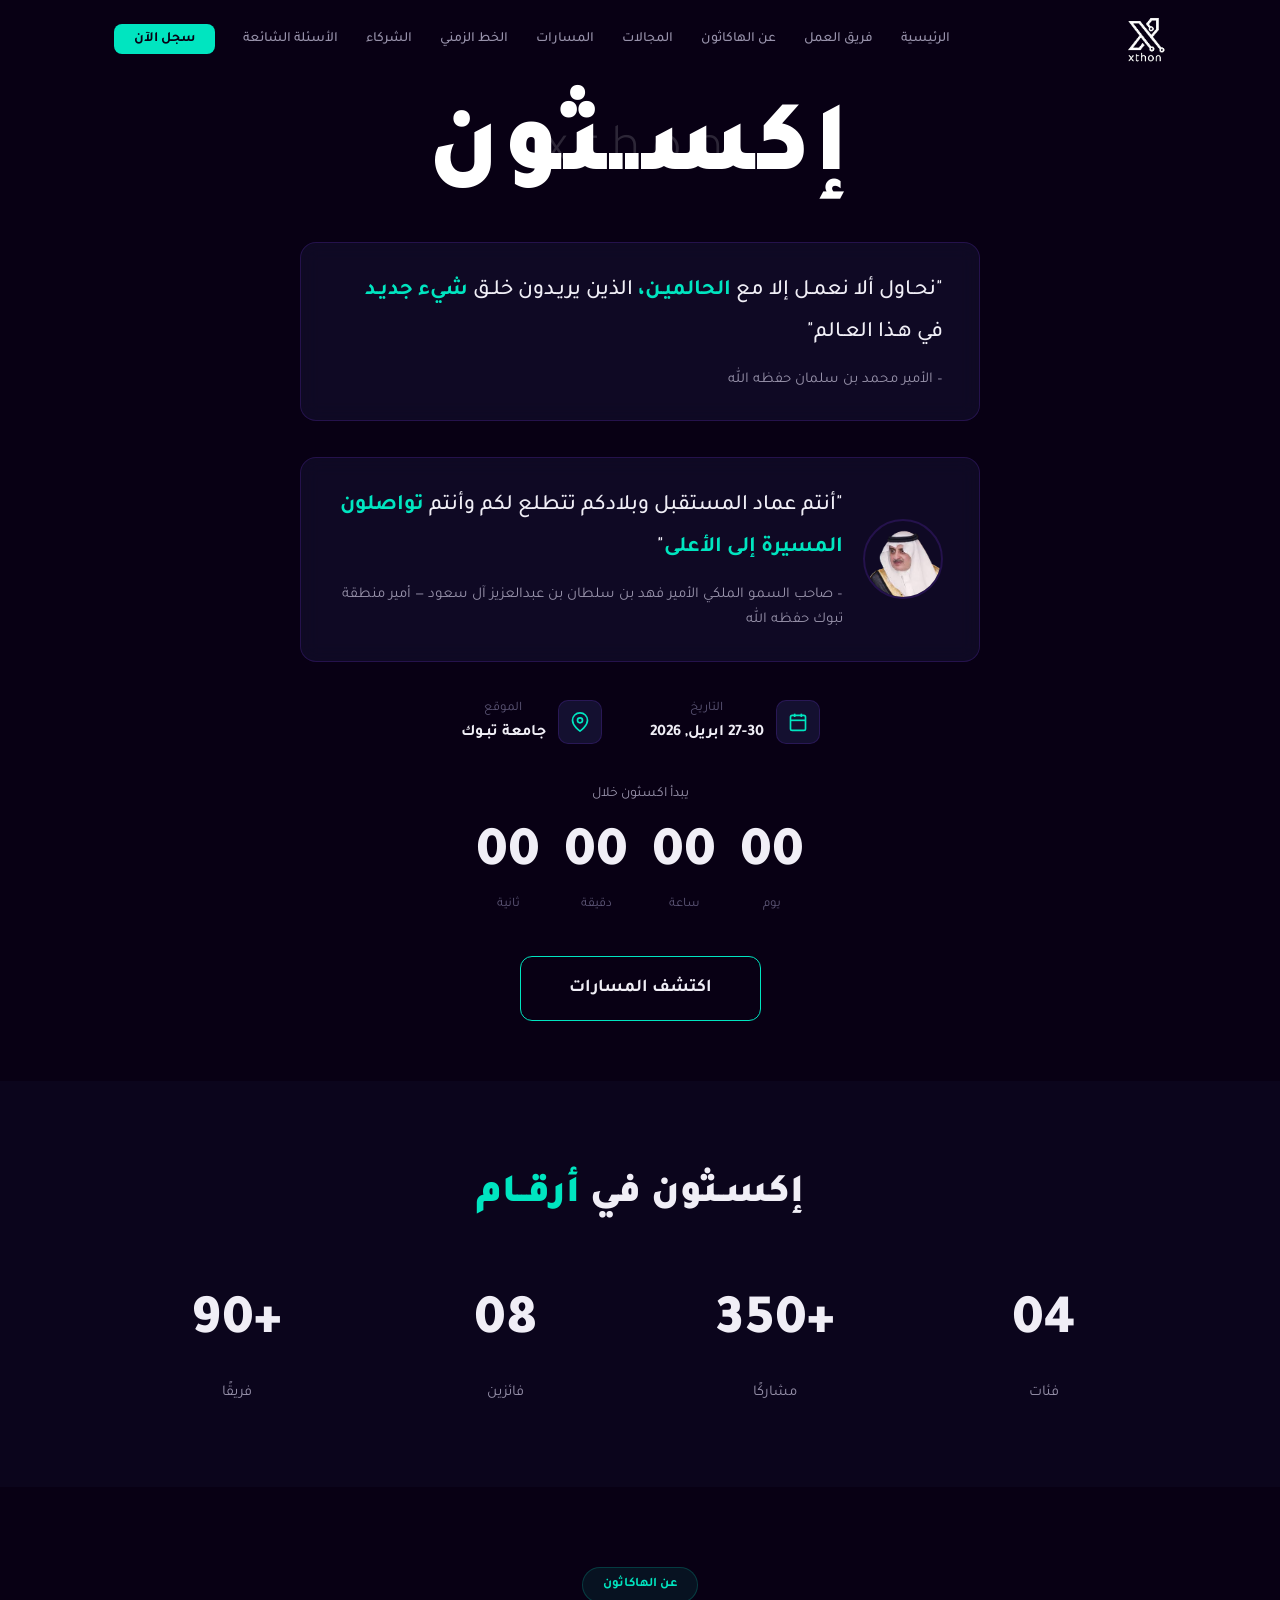
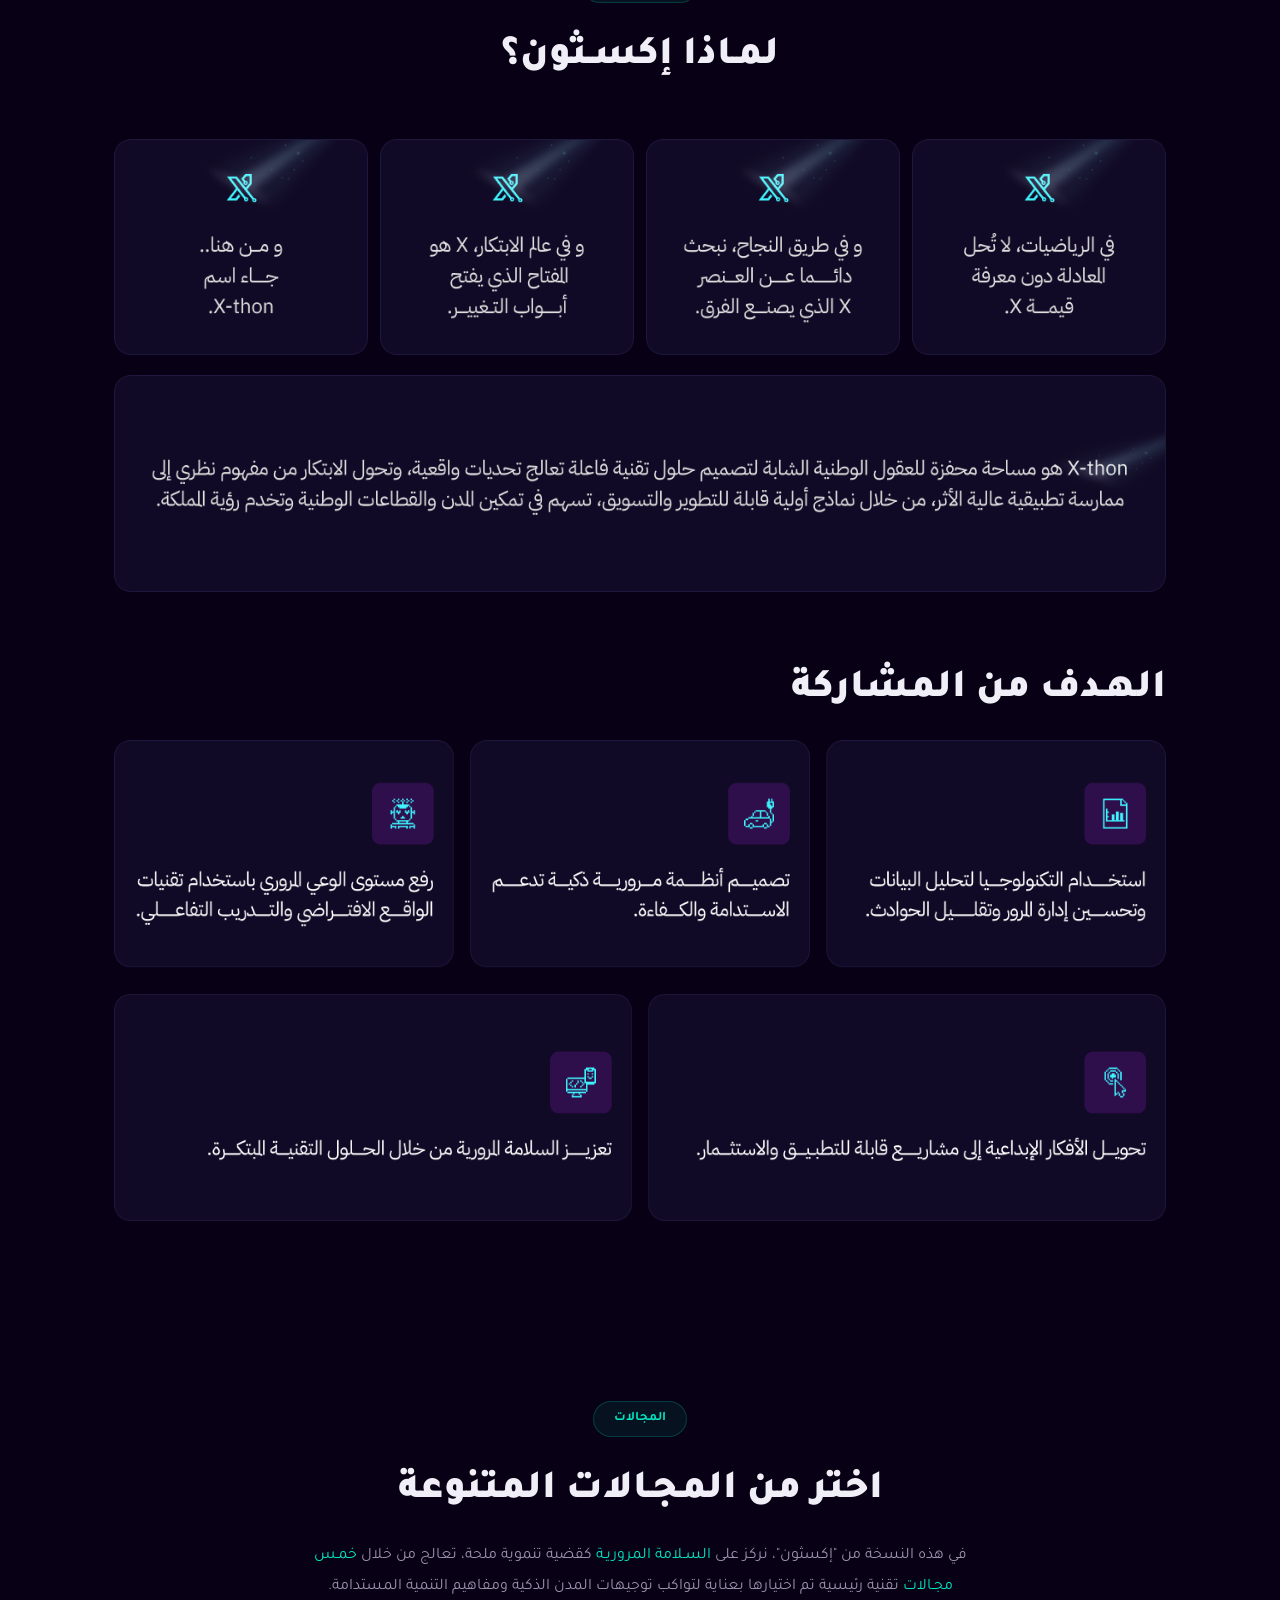
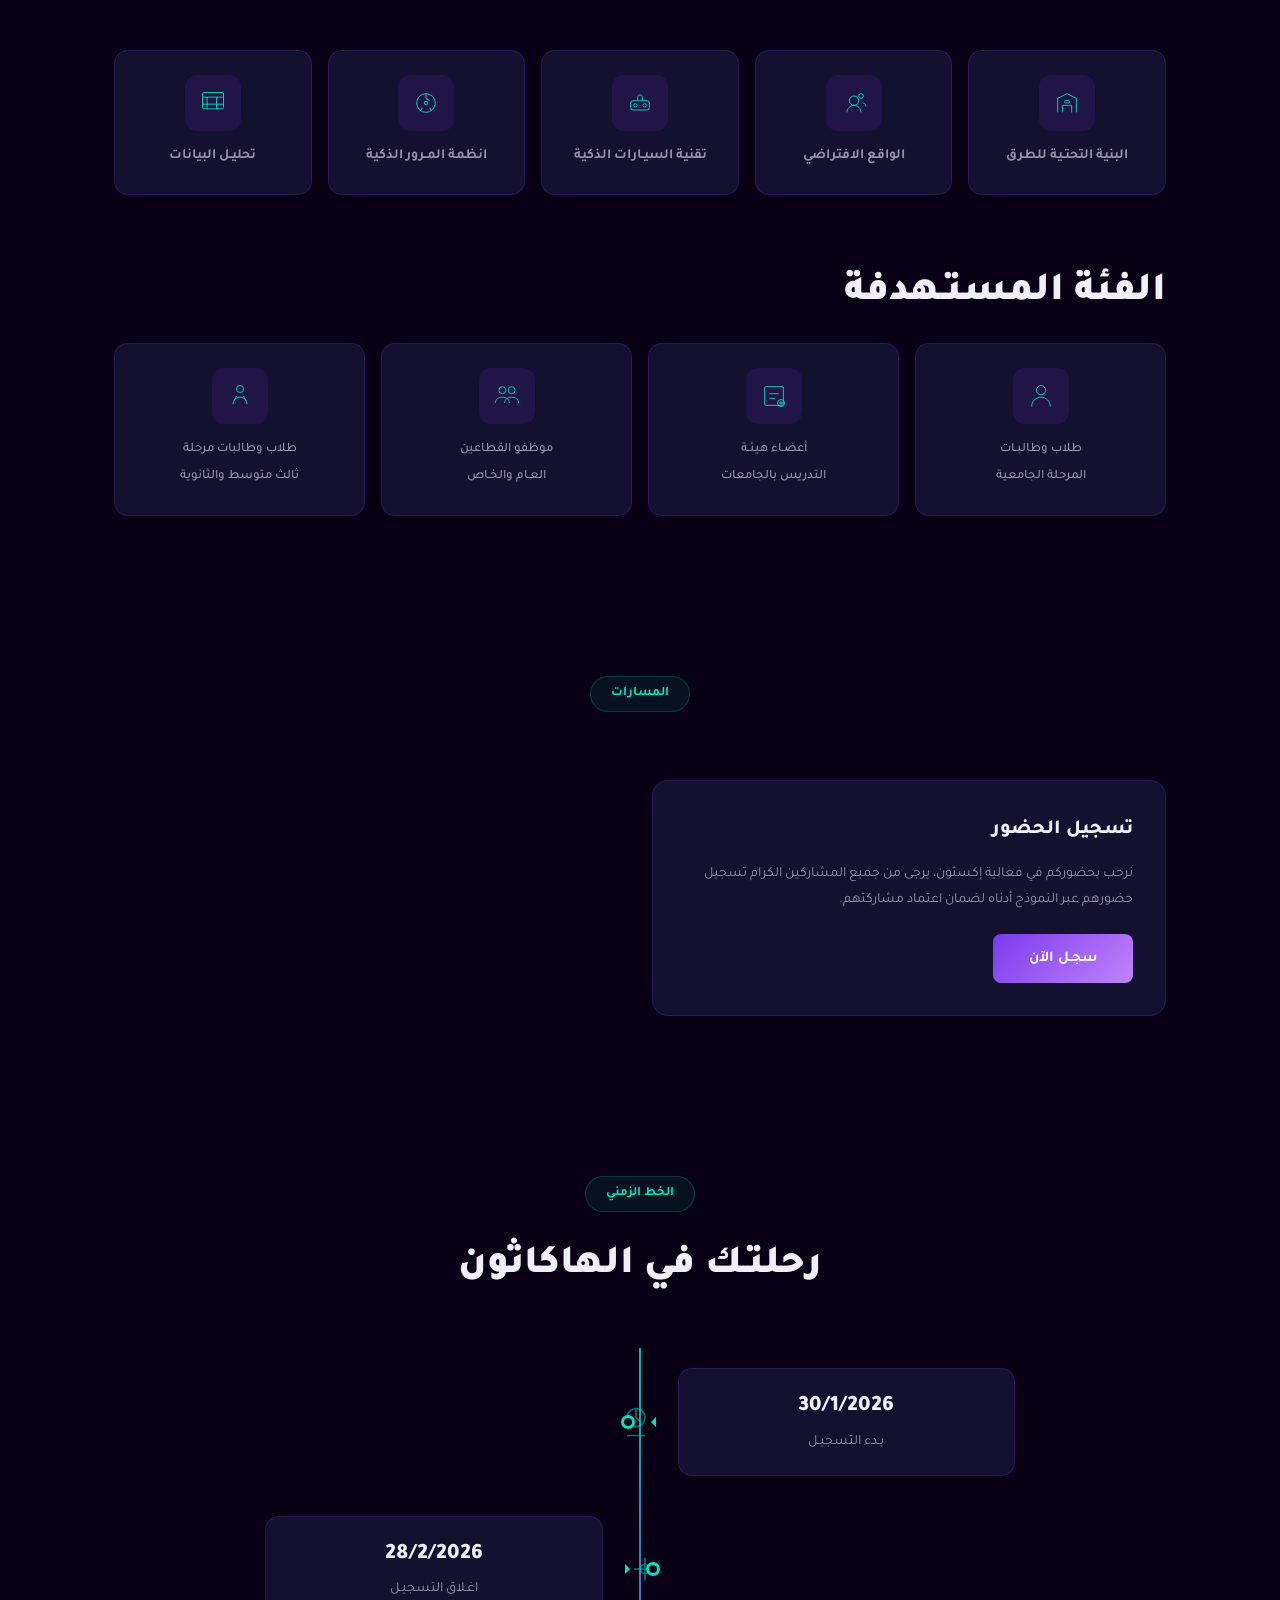
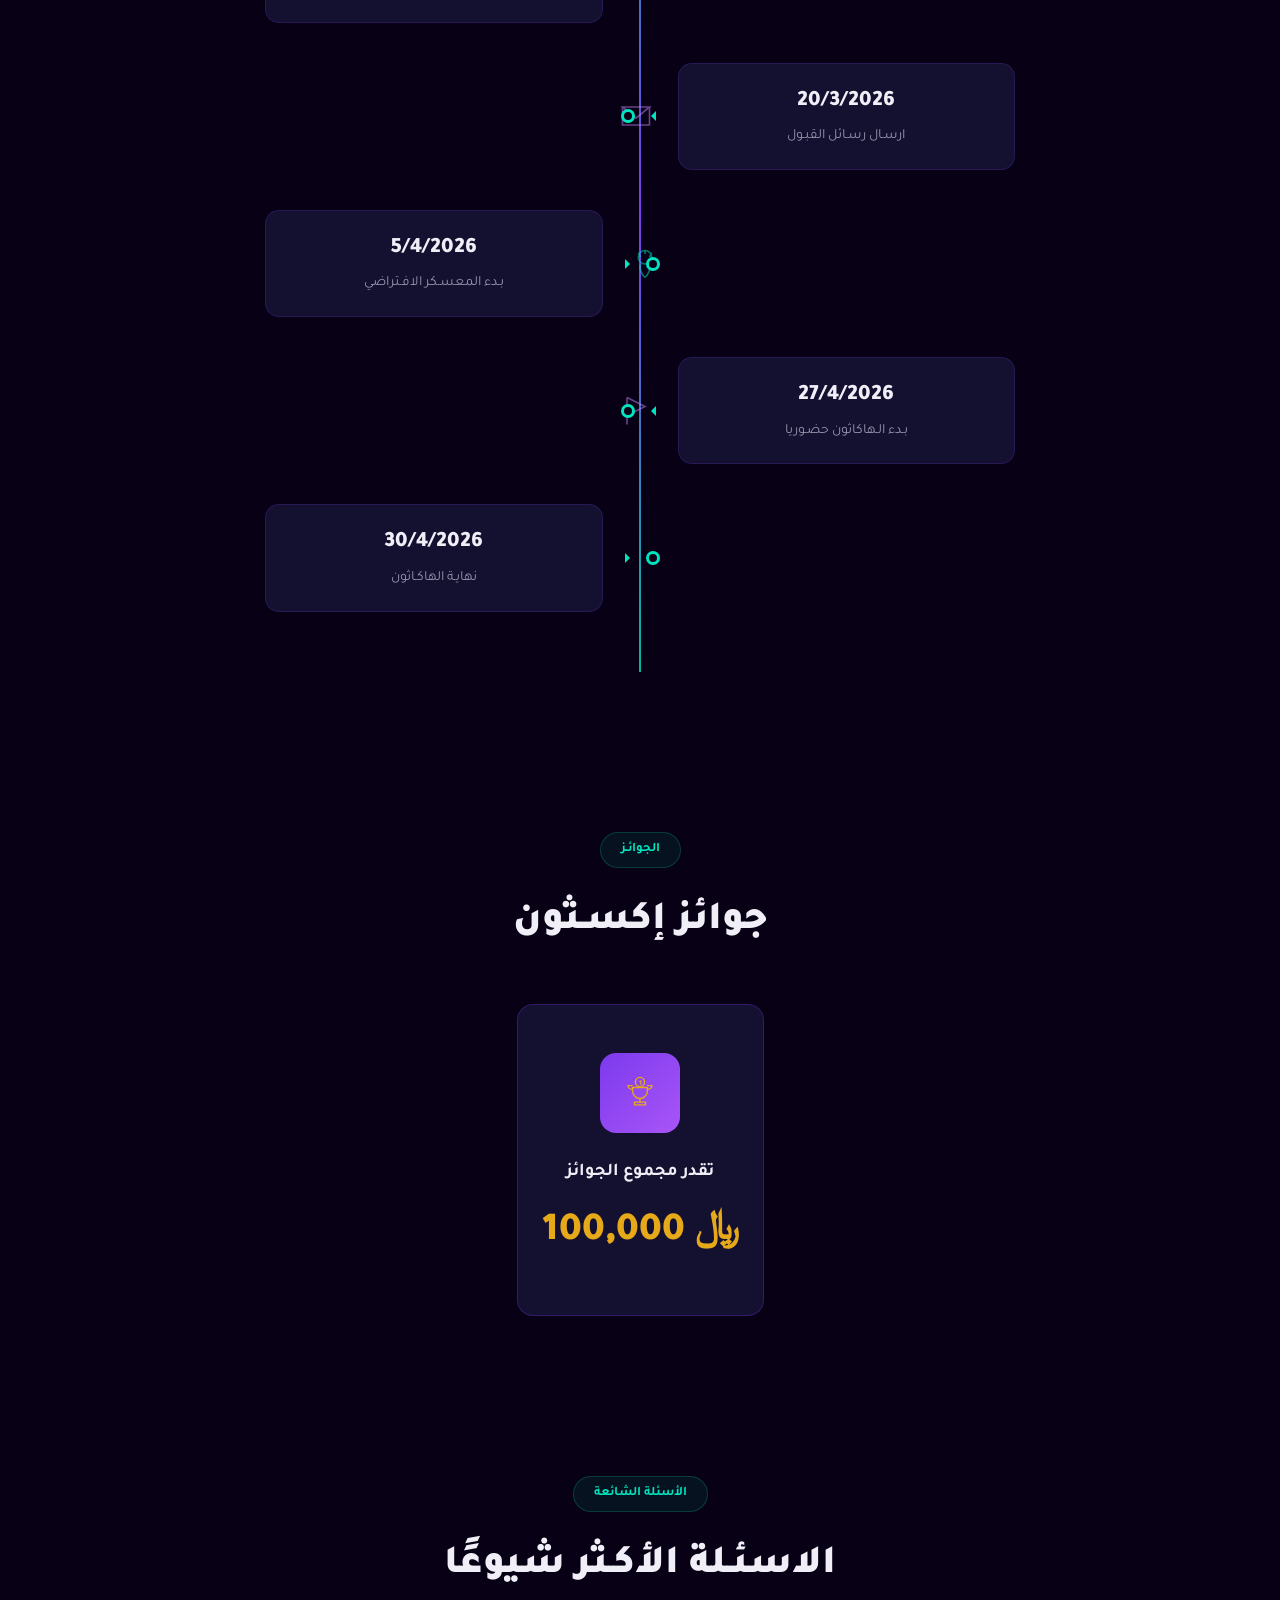
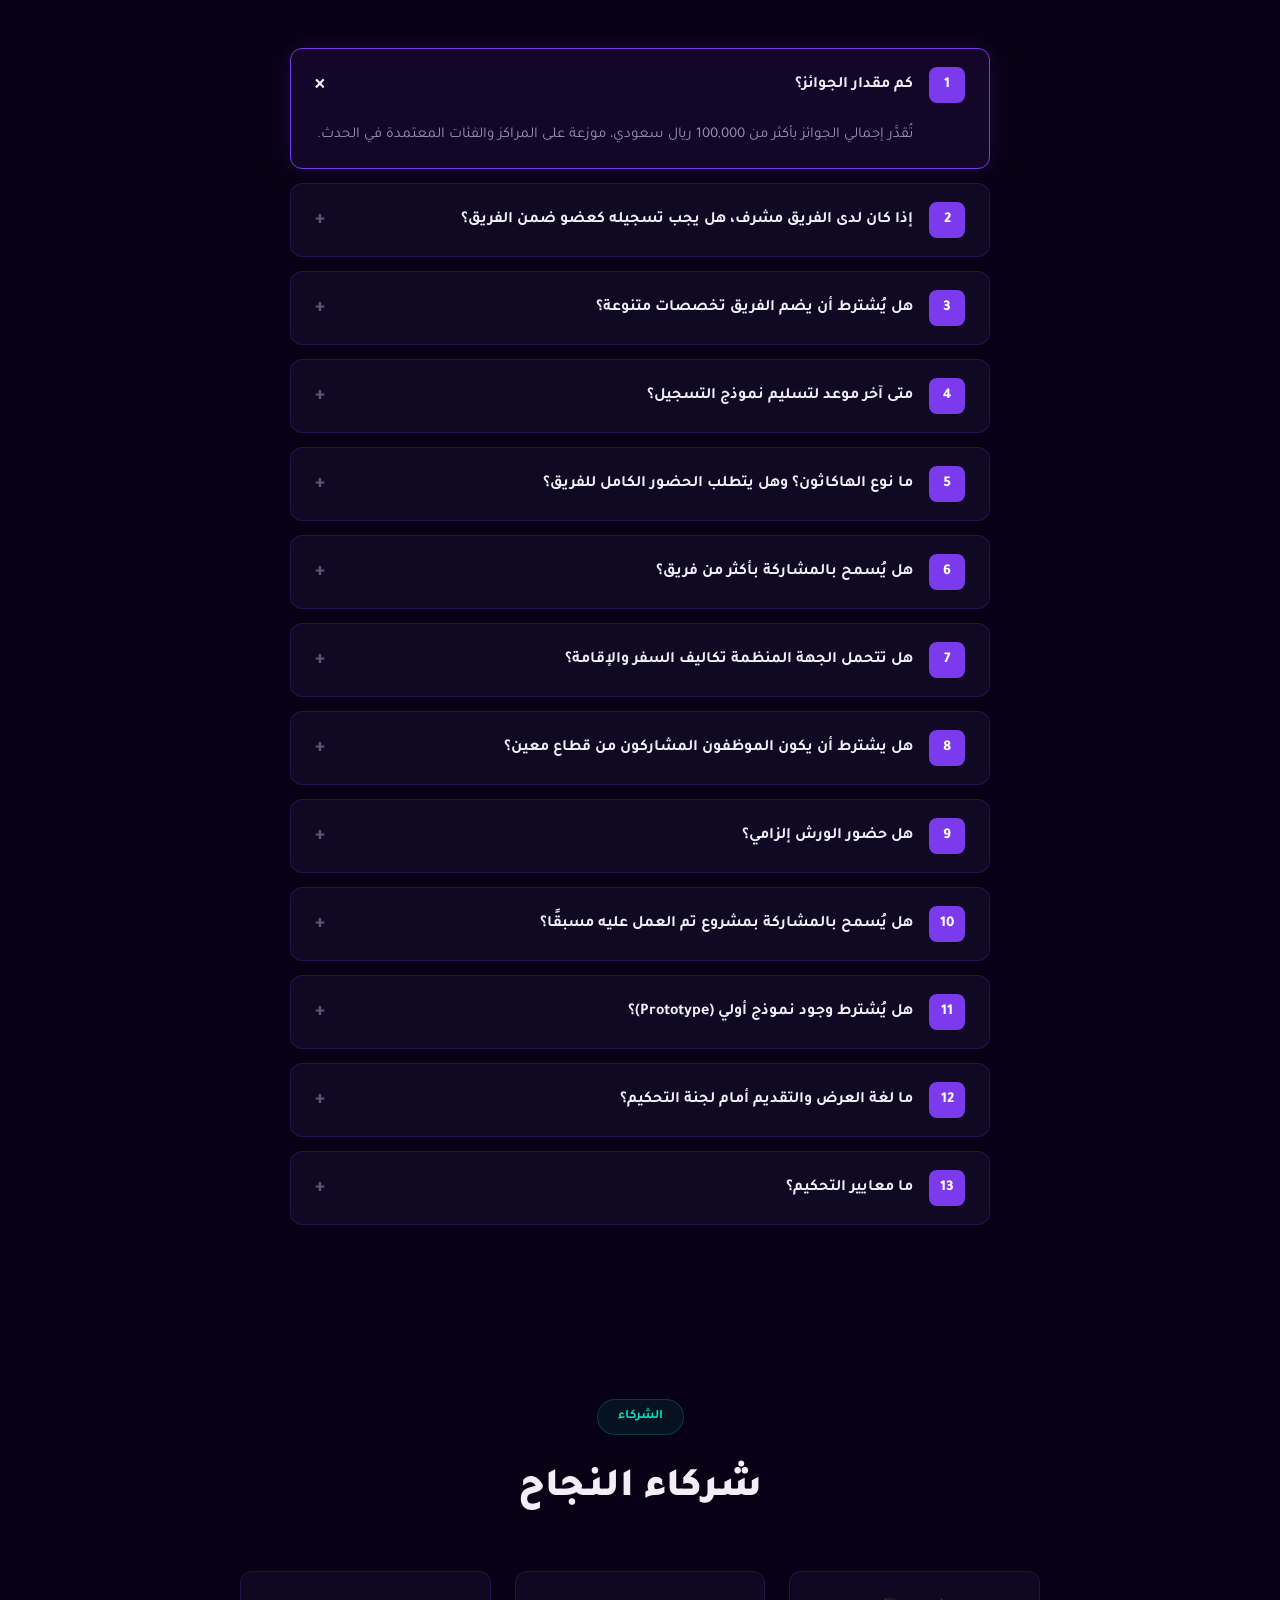
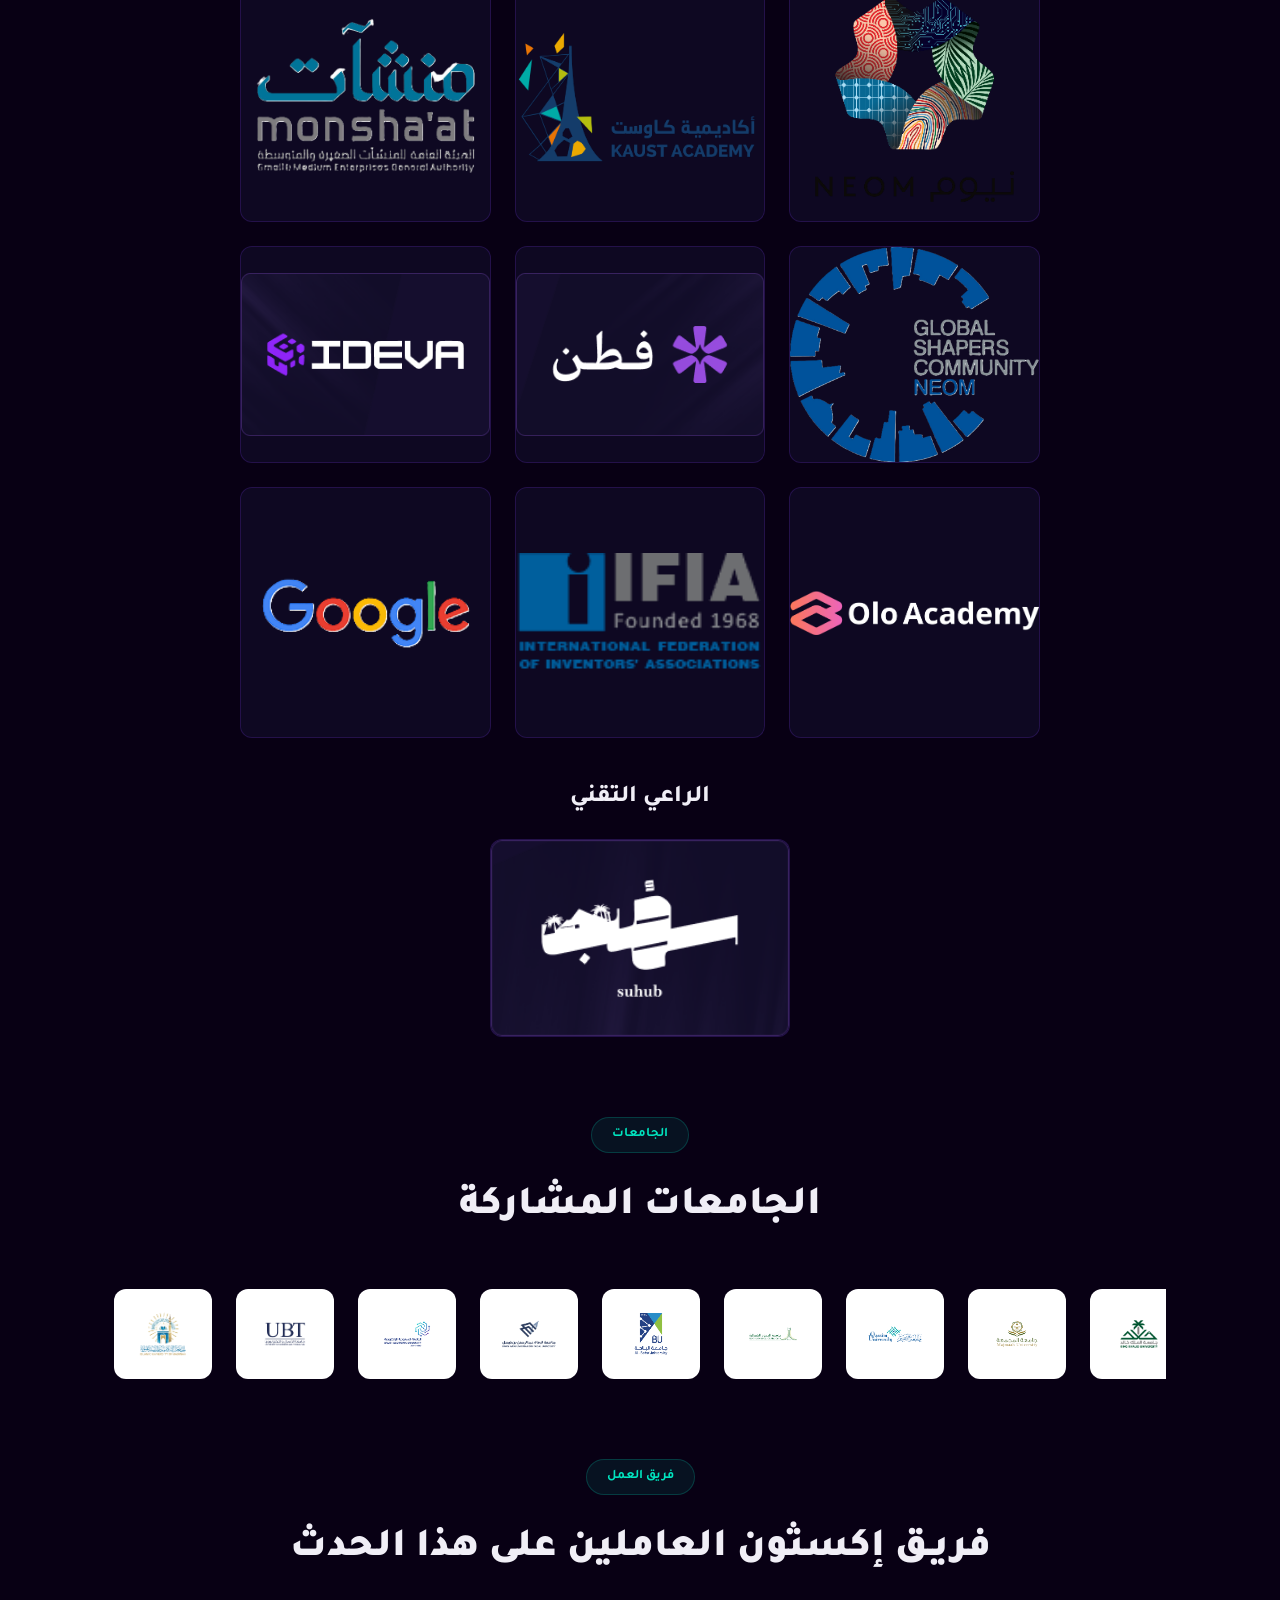
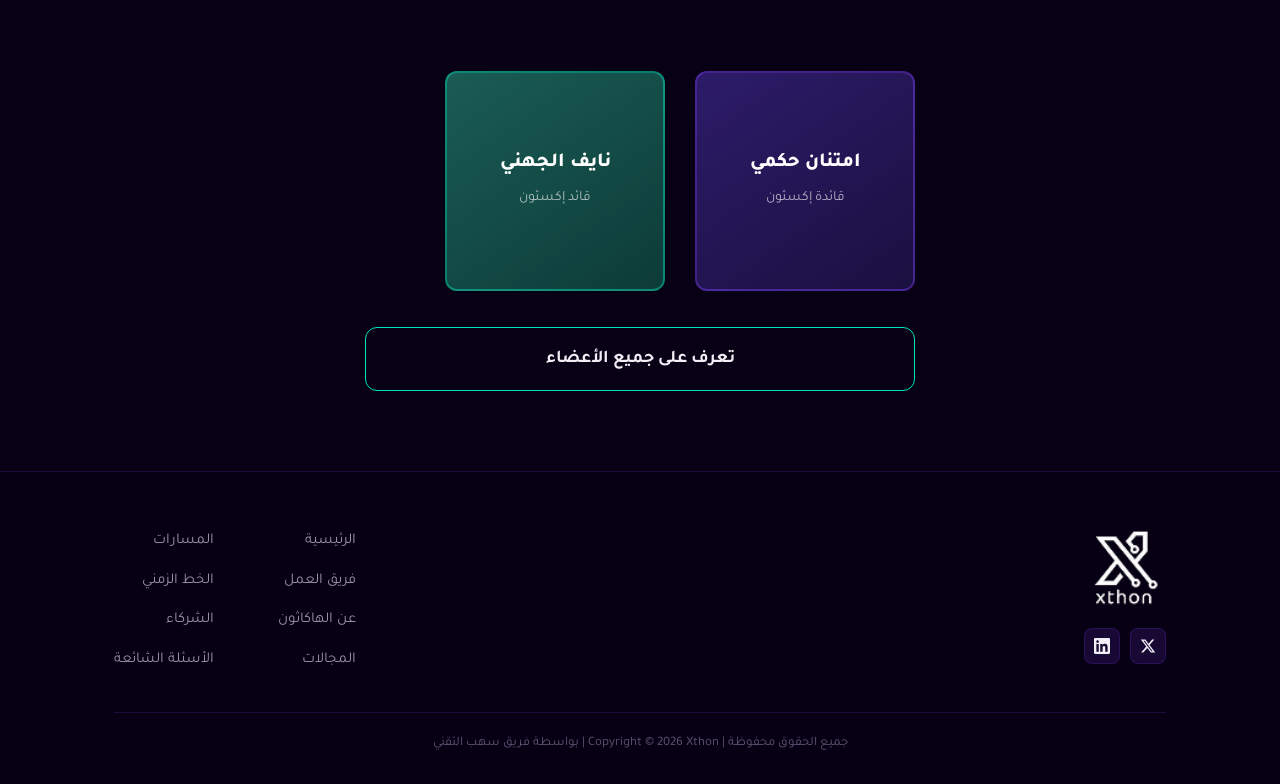
==== commit 1eaa7692: "Add files via upload" ====
--- a/index.html
+++ b/index.html
@@ -41,10 +41,27 @@
         <span class="hero-title-en">Xthon</span>
       </h1>
 
-      <div class="hero-quote">
-        <p class="quote-text">"نحـاول ألا نعمـل إلا مع <span class="quote-highlight">الحالميـن،</span> الذين يريـدون خلـق <span class="quote-highlight">شيء جديـد</span> في هـذا العـالم"</p>
-        <p class="quote-author">– الأمير محمد بن سلمان حفظه الله</p>
-      </div>
+      <!-- اقتباس محمد بن سلمان — مع صورة -->
+<div class="hero-quote">
+<div class="quote-inner">
+    <!--<img src="فهد بن سلطان1.png" alt="الأمير فهد بن سلطان" class="quote-photo">-->
+    <div>
+      <p class="quote-text">"نحـاول ألا نعمـل إلا مع <span class="quote-highlight">الحالميـن،</span> الذين يريـدون خلـق <span class="quote-highlight">شيء جديـد</span> في هـذا العـالم"</p>
+      <p class="quote-author">– الأمير محمد بن سلمان حفظه الله</p>
+    </div>
+  </div>
+</div>
+
+<!-- اقتباس فهد بن سلطان — نفس الستايل -->
+<div class="hero-quote">
+  <div class="quote-inner">
+    <img src="فهد بن سلطان1.png" alt="الأمير فهد بن سلطان" class="quote-photo">
+    <div>
+      <p class="quote-text">"أنتم عماد المستقبل وبلادكم تتطلع لكم وأنتم <span class="quote-highlight">تواصلون المسيرة إلى الأعلى</span>"</p>
+      <p class="quote-author">– صاحب السمو الملكي الأمير فهد بن سلطان بن عبدالعزيز آل سعود — أمير منطقة تبوك حفظه الله</p>
+    </div>
+  </div>
+</div>
 
       <div class="hero-info">
         <div class="info-item">
@@ -204,18 +221,13 @@
     <div class="container">
       <div class="section-header">
         <span class="section-tag">المسارات</span>
-        <h2 class="section-title">اختر مسـار التحـدي</h2>
       </div>
       <div class="tracks-grid">
         <div class="track-card">
-          <h3>مسار هاكاثون السلامة المرورية</h3>
-          <p>في هذه النسخة من "إكسثون"، نركز على السلامة المرورية كقضية تنموية ملحة تعالج من خلال خمس مجالات تقنية رئيسية تم اختيارها بعناية لتواكب توجيهات المدن الذكية ومفاهيم التنمية المستدامة.</p>
-          <a href="https://form.jotform.com/staf802/Xthon2" class="track-btn">سجـل الآن</a>
-        </div>
-        <div class="track-card">
-          <h3>مسـار المعرض المصاحب لحدث X-thon</h3>
-          <p>معرض الإكسثون الثاني هو المعرض المصاحب لحدث X-thon4، ويعد منصة ابتكارية لعرض المشاريع والأفكار المميزة من طلاب وطالبات الجامعات، حيث يجتمع المبتكرون لعرض حلولهم ونماذجهم الأولية أمام الزوار والجهات المهتمة بالابتكار.</p>
-          <a href="https://form.jotform.com/260295356867470" class="track-btn">سجّل الآن</a>
+          <h3>تسجيل الحضور </h3>
+          <p>نرحب بحضوركم في فعالية إكسثون،
+يرجى من جميع المشاركين الكرام تسجيل حضورهم عبر النموذج أدناه لضمان اعتماد مشاركتهم.</p>
+          <a href="https://forms.gle/AgZkFKYd1hJ7vAfT9" class="track-btn">سجـل الآن</a>
         </div>
       </div>
     </div>
--- a/style.css
+++ b/style.css
@@ -259,7 +259,30 @@
   font-size: 15px;
   color: var(--text-secondary);
 }
-
+.quote-inner {
+  display: flex;
+  align-items: center;
+  gap: 20px;
+  text-align: right;
+}
+
+.quote-photo {
+  width: 80px;
+  height: 80px;
+  border-radius: 50%;
+  object-fit: cover;
+  object-position: center top;
+  border: 2px solid var(--border-color);
+  flex-shrink: 0;
+}
+
+@media (max-width: 480px) {
+  .quote-inner {
+    flex-direction: column;
+    align-items: center;
+    text-align: center;
+  }
+}
 .hero-info {
   display: flex;
   justify-content: center;
